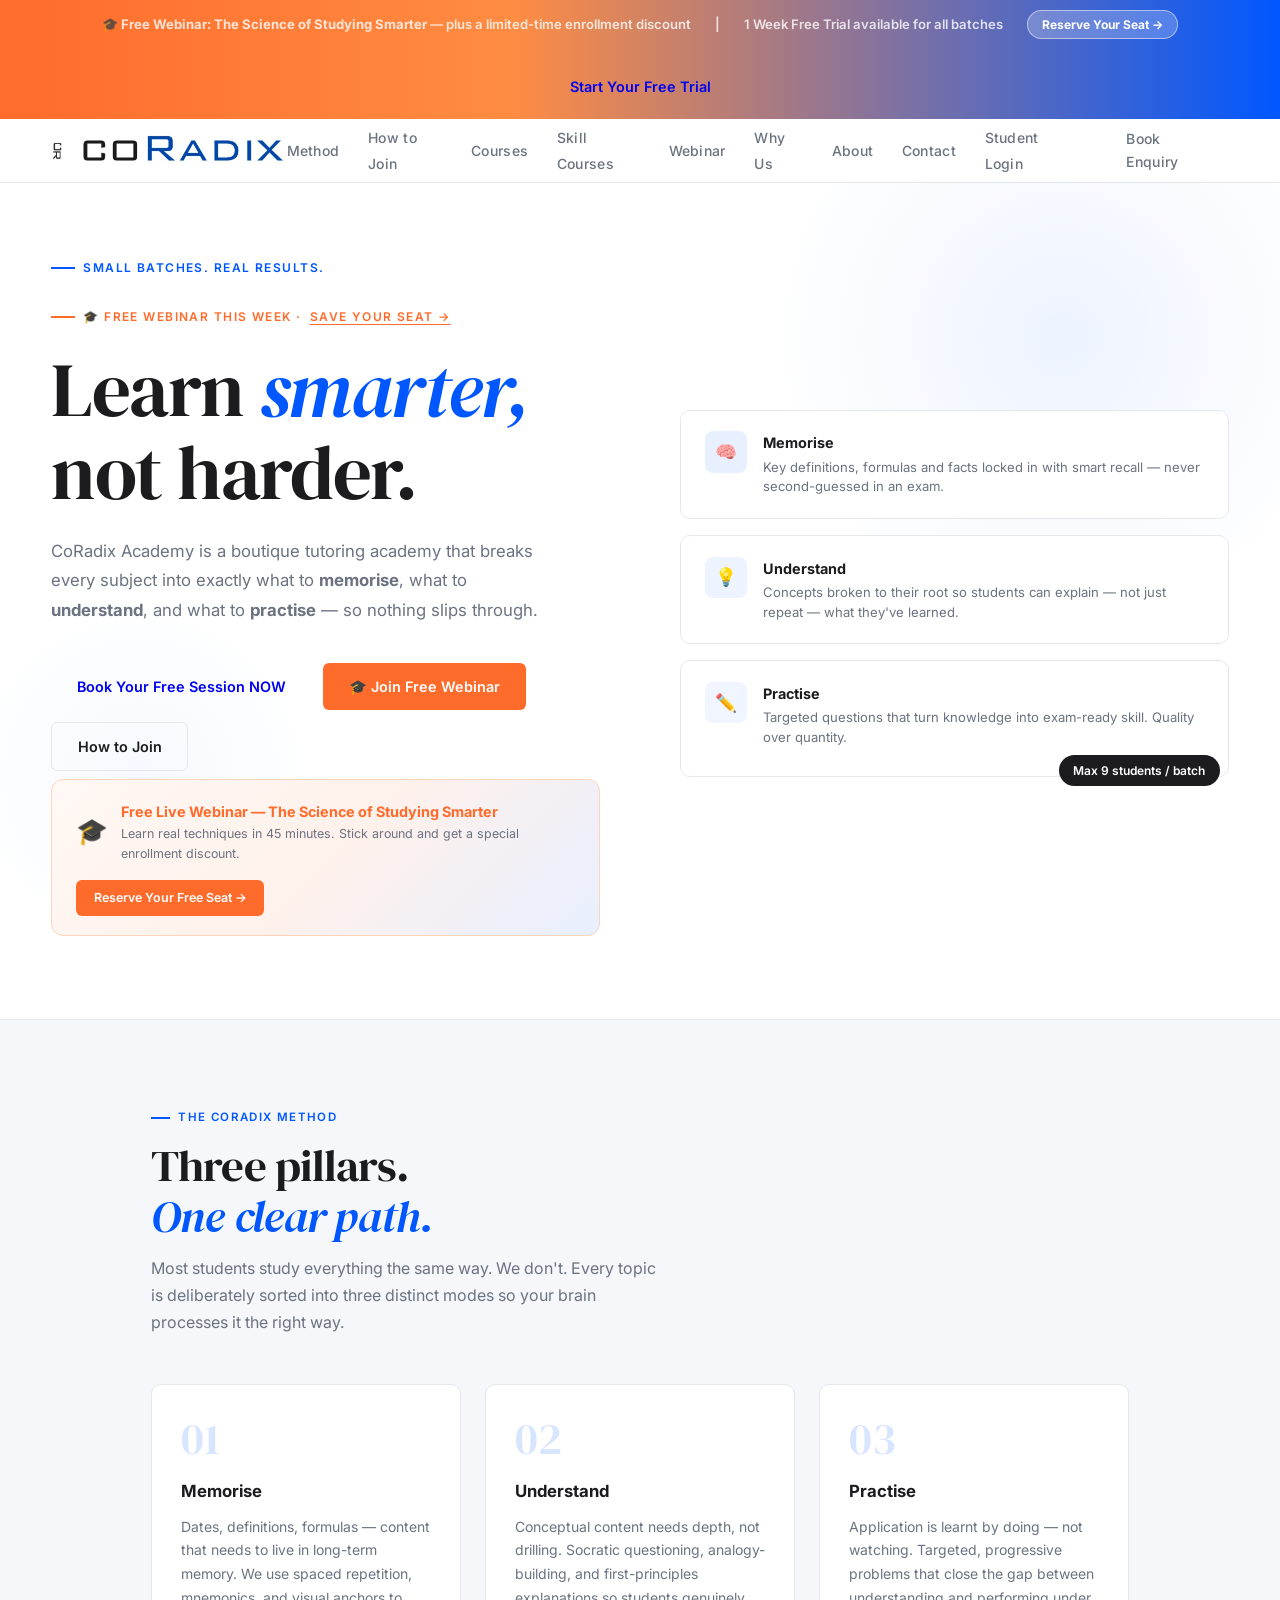
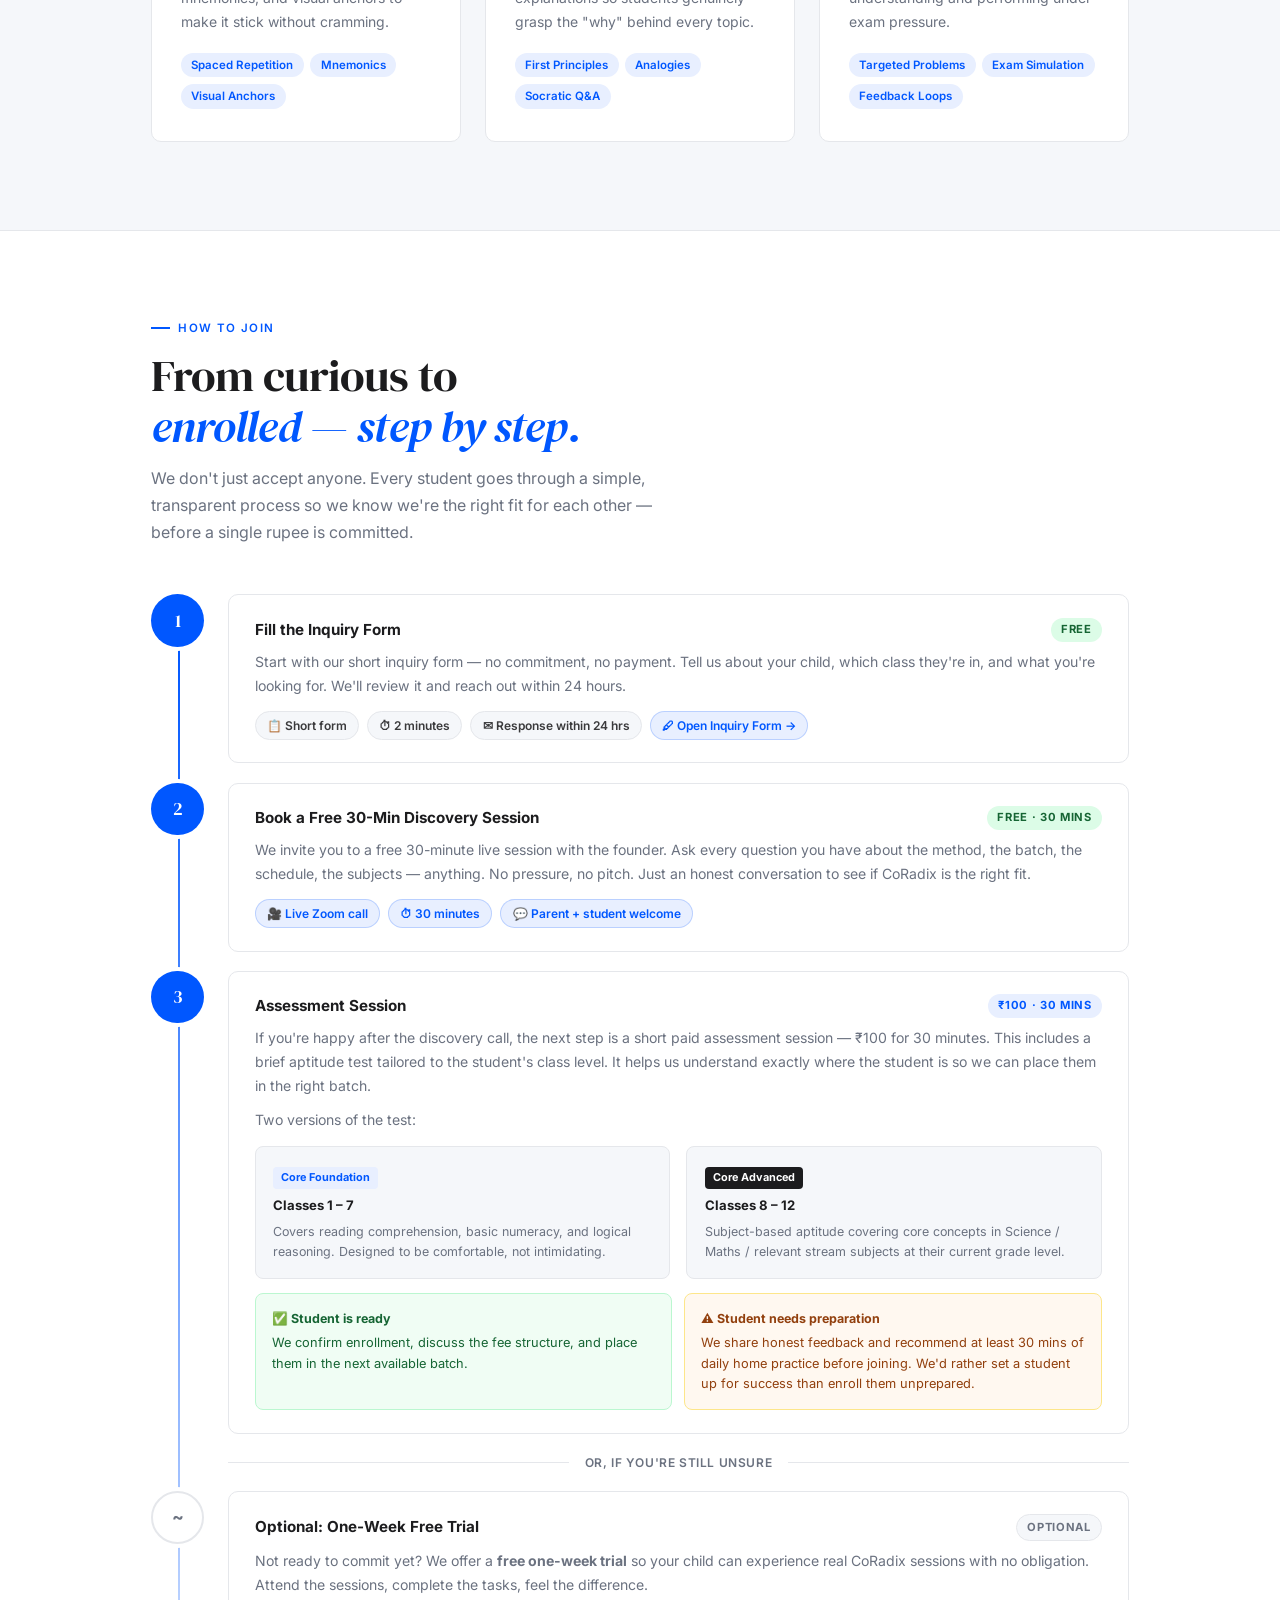
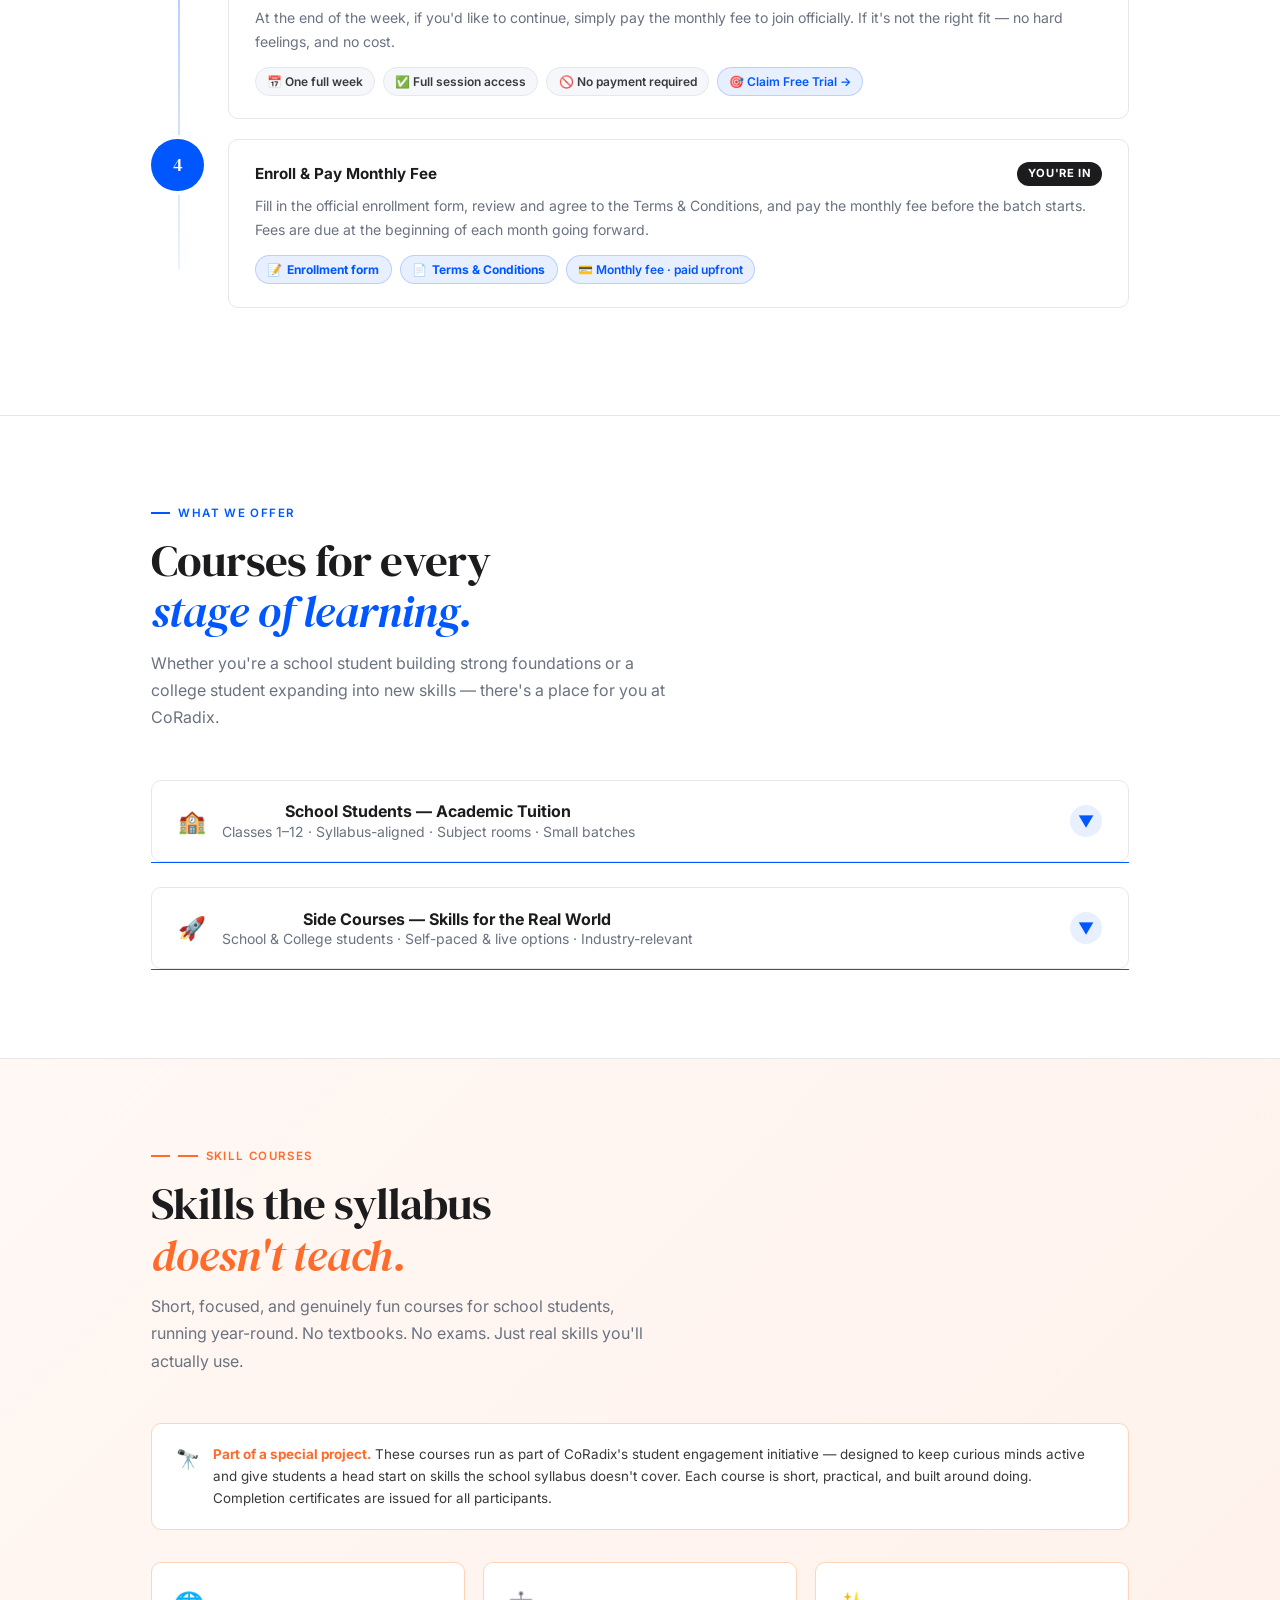
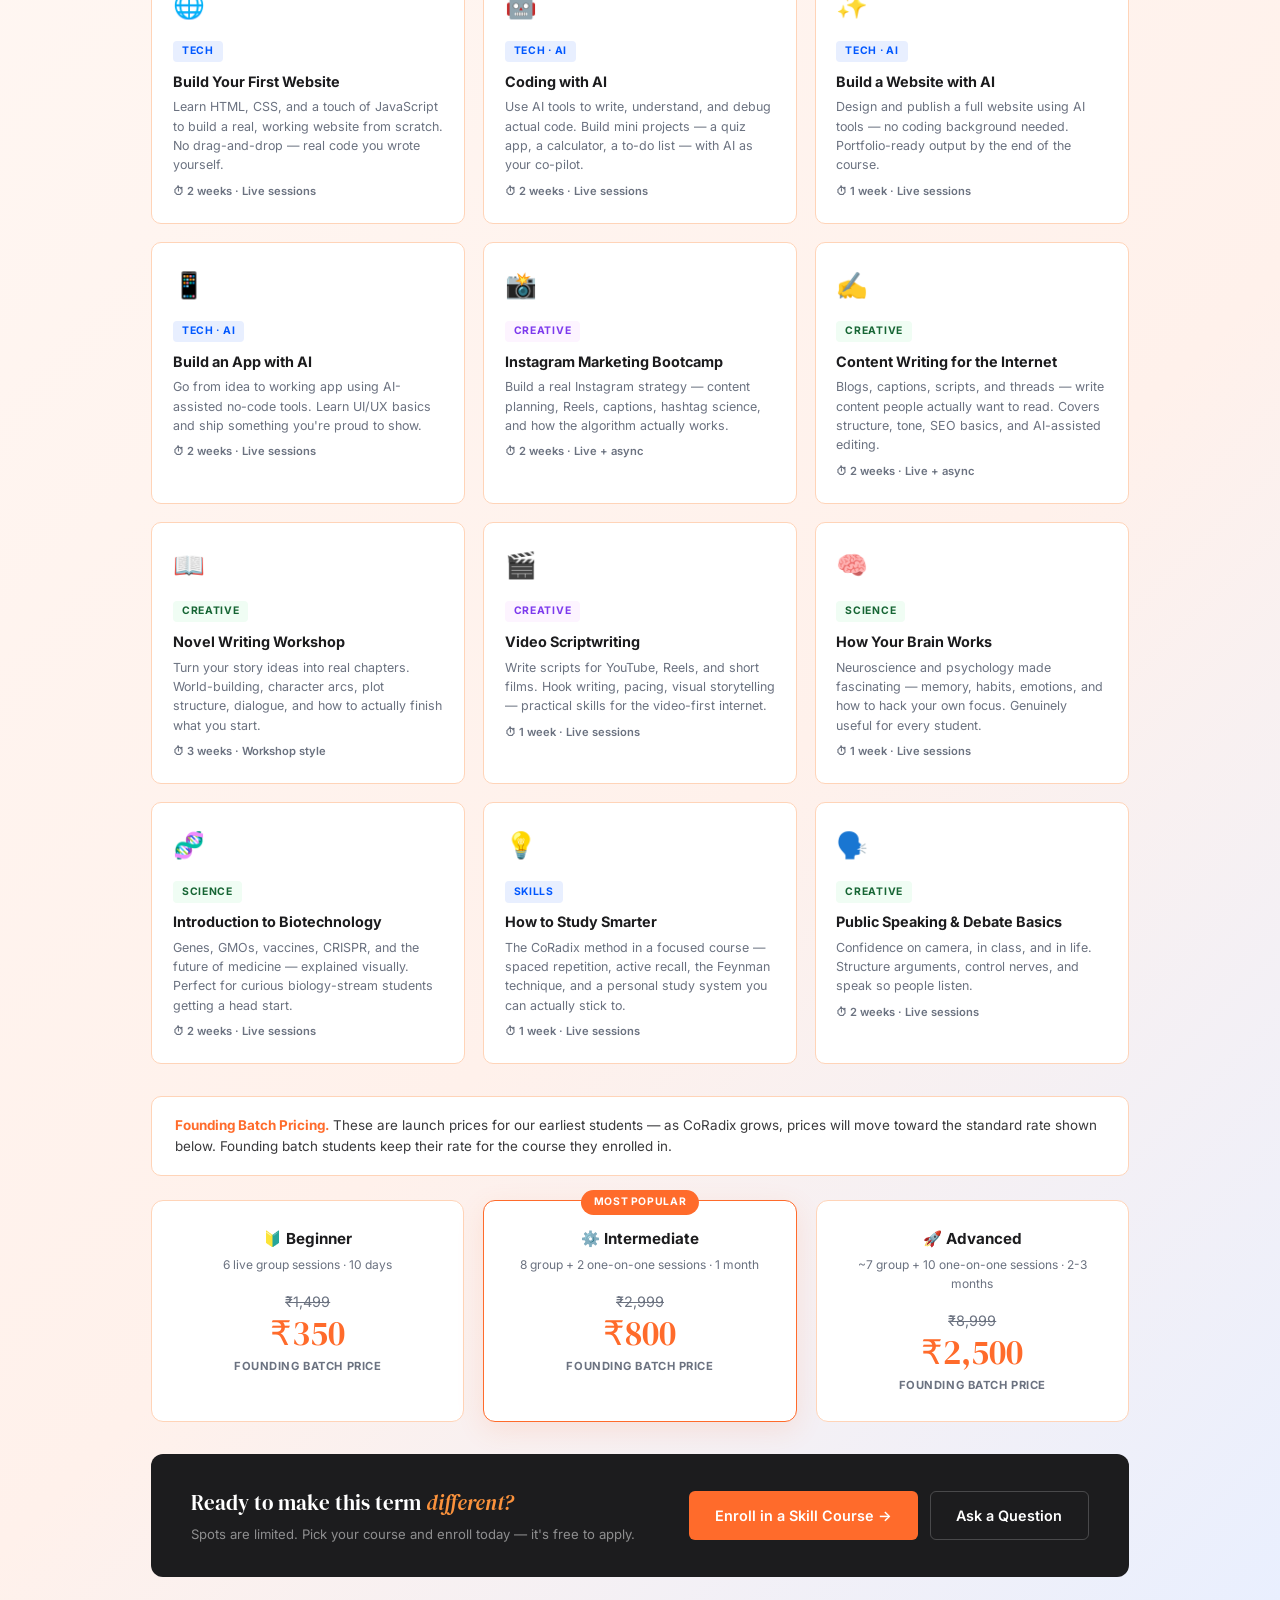
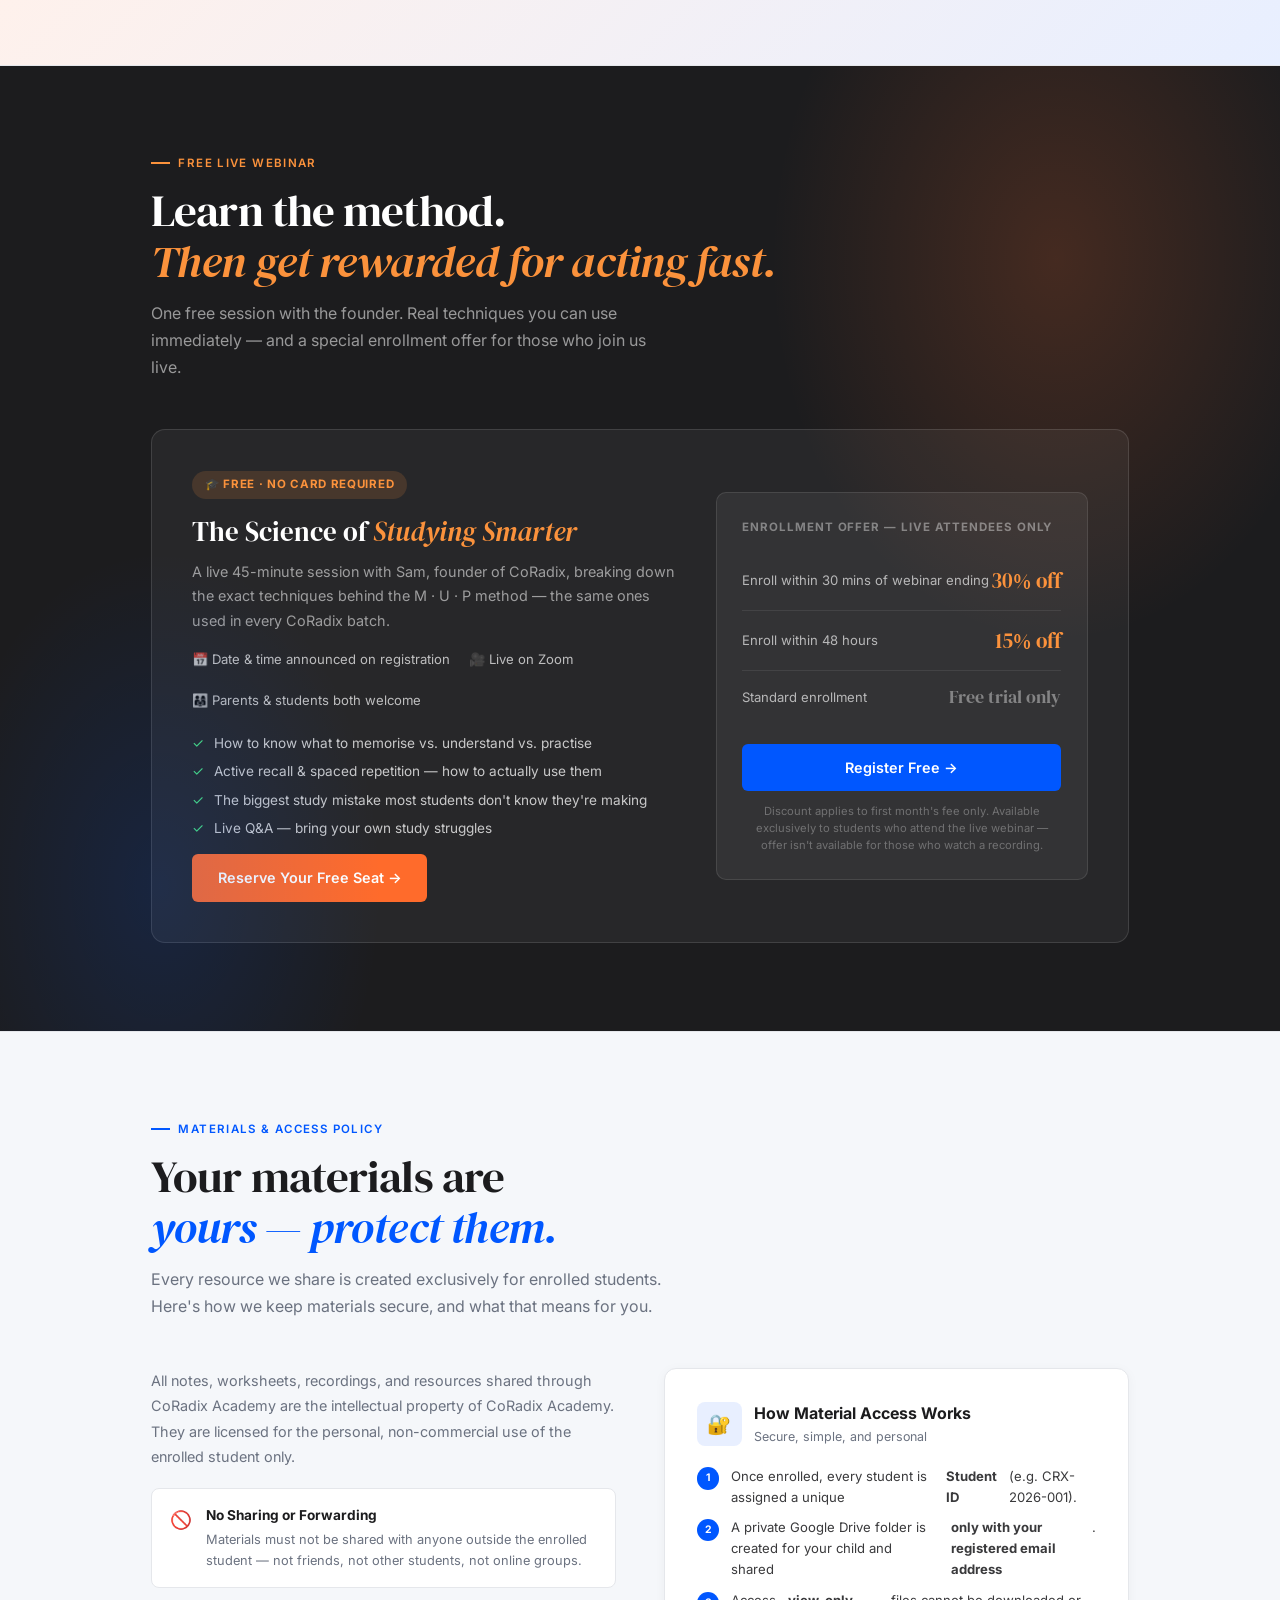
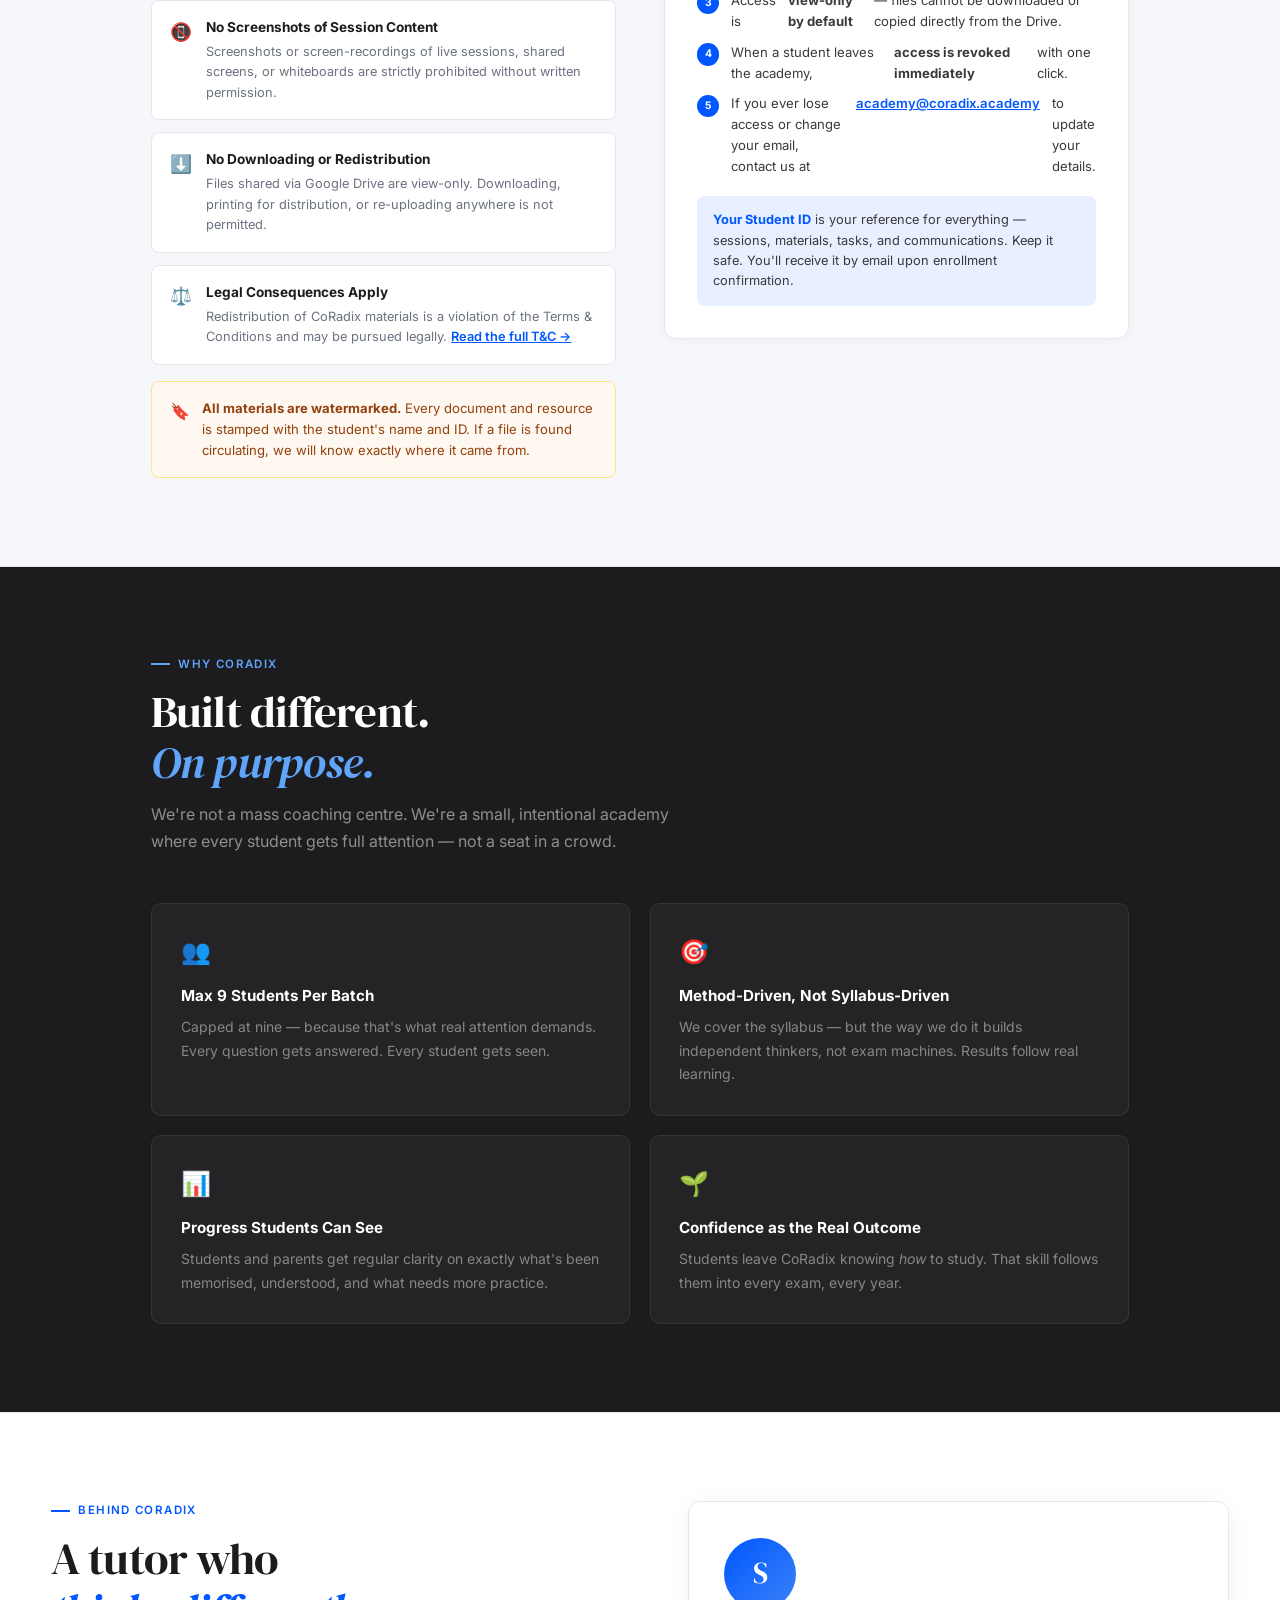
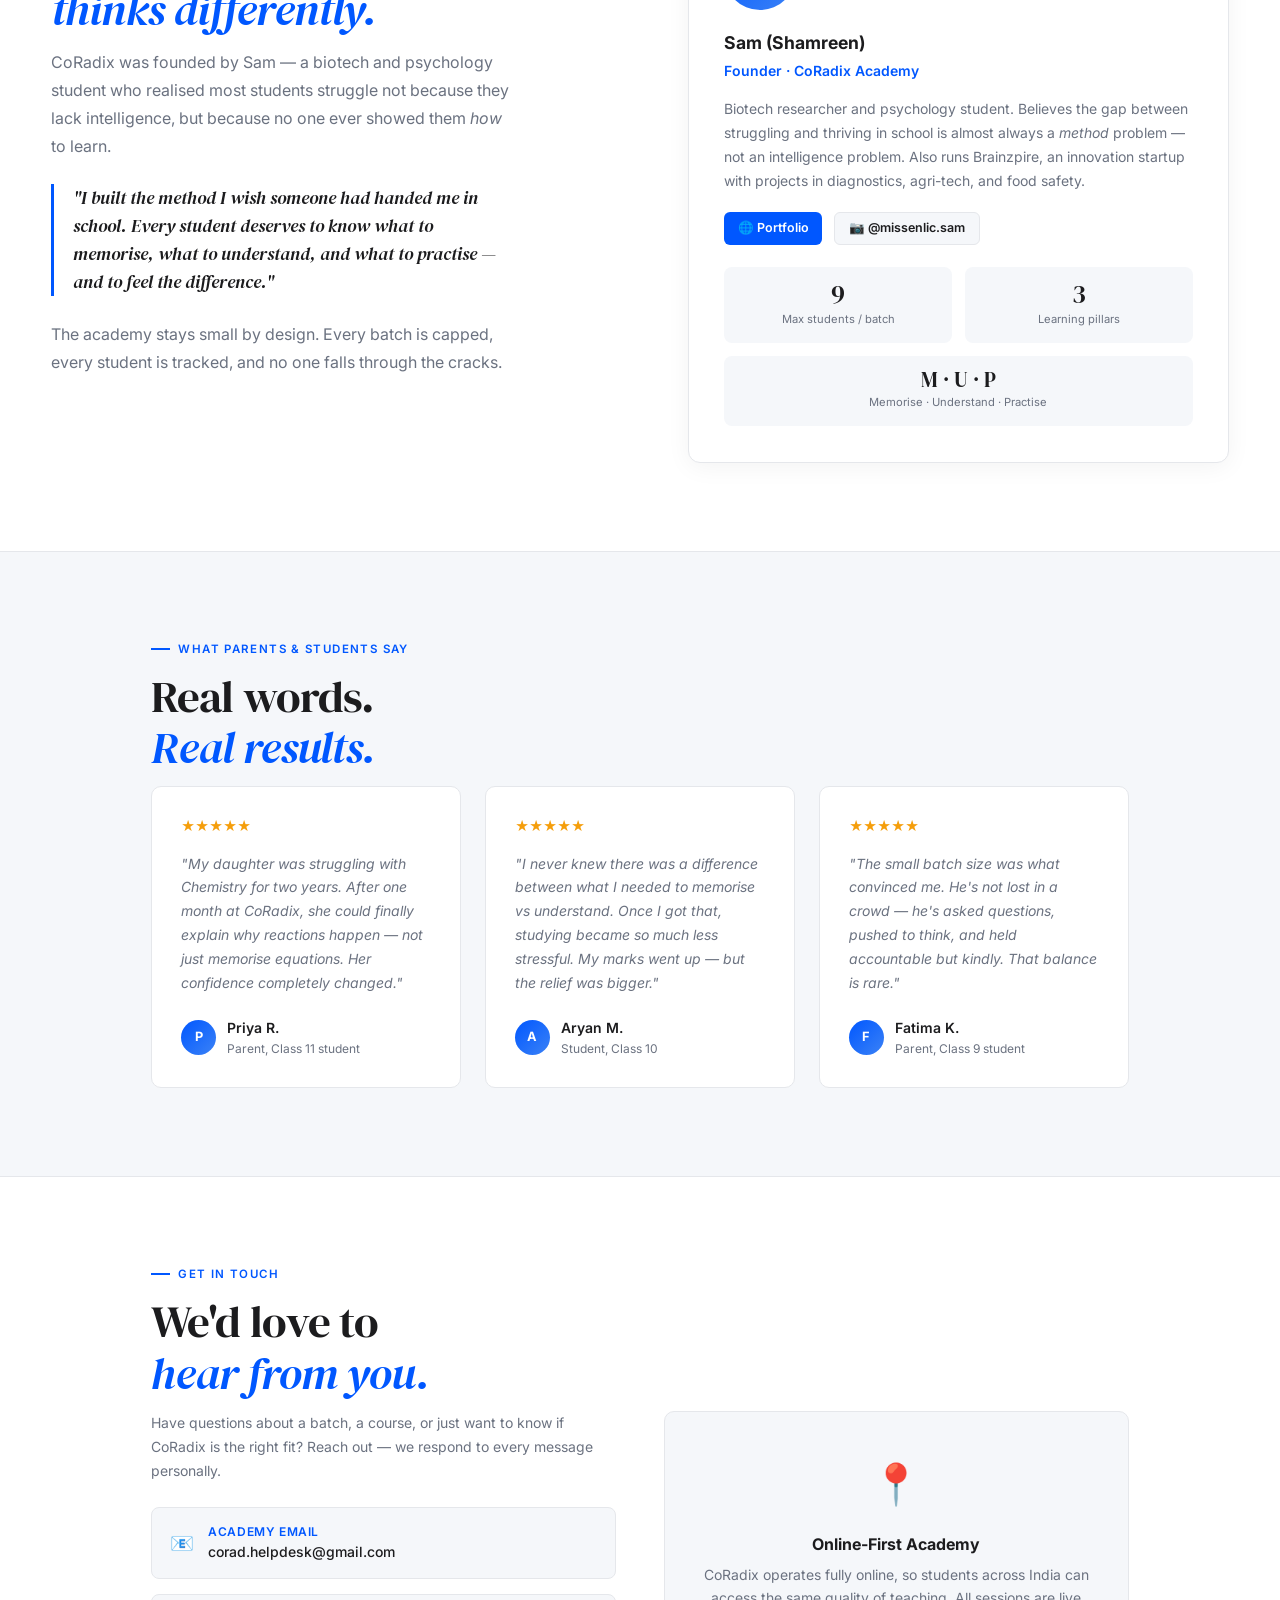
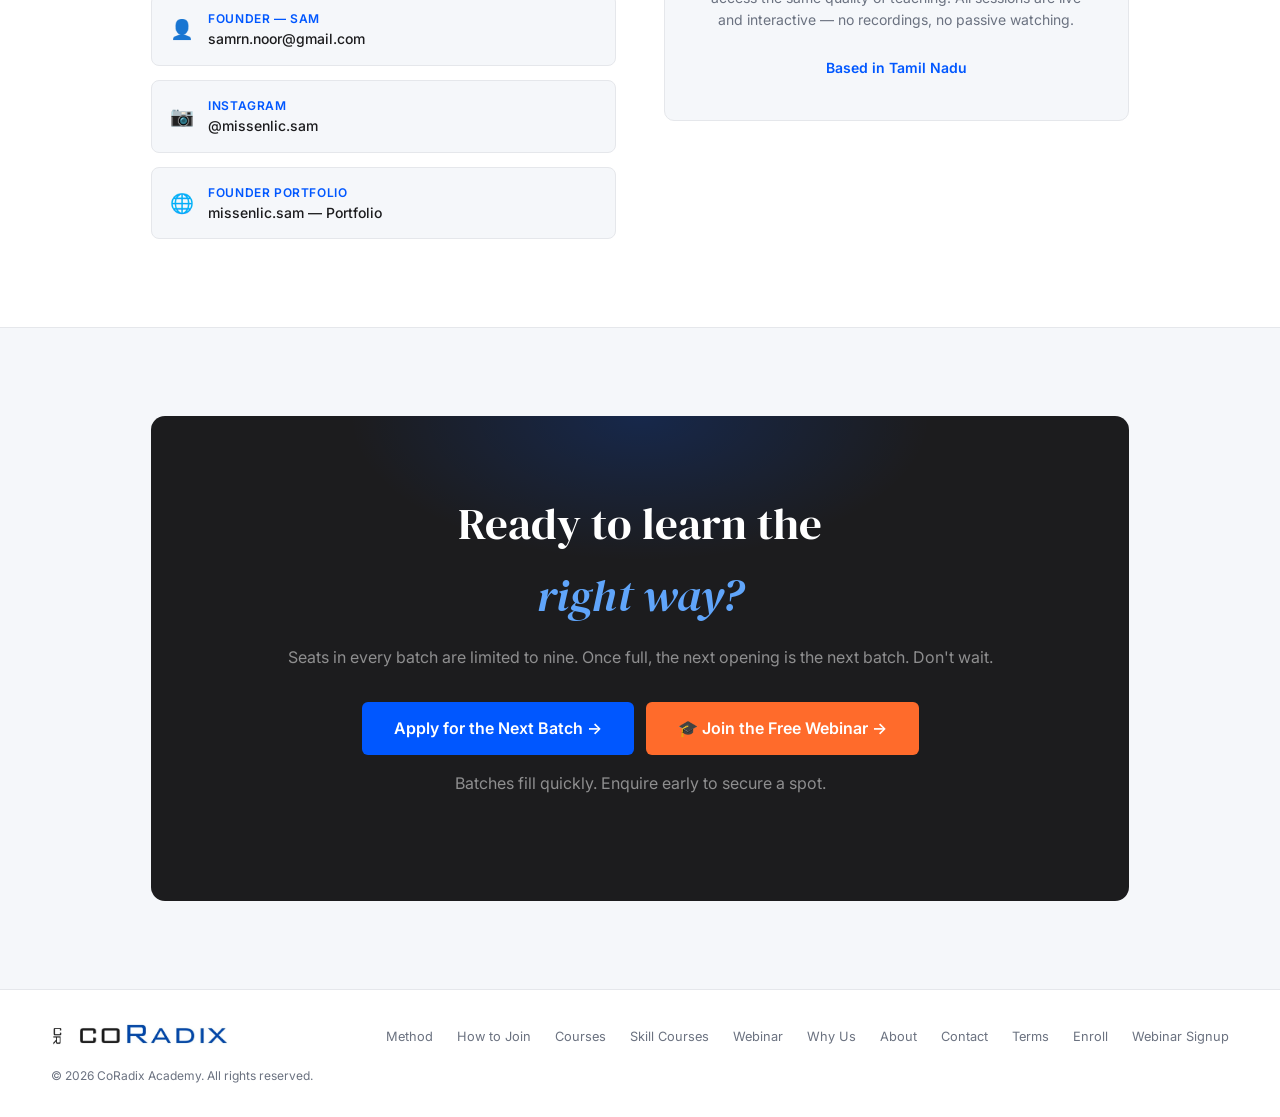
==== index.html @ 6b72dbc2 "adding student login link" ====
<!DOCTYPE html>
<html lang="en">
<head>
  <meta charset="UTF-8" />
  <meta name="viewport" content="width=device-width, initial-scale=1.0" />
  <title>CoRadix Academy — Learn Differently</title>
  <link rel="icon" type="image/jpeg" href="Favicon.jpeg" />
  <link rel="preconnect" href="https://fonts.googleapis.com" />
  <link rel="preconnect" href="https://fonts.gstatic.com" crossorigin />
  <link href="https://fonts.googleapis.com/css2?family=Inter:wght@300;400;500;600;700&family=DM+Serif+Display:ital@0;1&display=swap" rel="stylesheet" />
  <style>
    :root {
      --ink:        #1c1c1e;
      --grey:       #3a3a3c;
      --muted:      #6b7280;
      --border:     #e5e7eb;
      --bg:         #ffffff;
      --bg-soft:    #f5f7fa;
      --blue:       #0057ff;
      --blue-light: #e8efff;
      --blue-mid:   #3b82f6;
      --summer:     #ff6b2b;
      --summer-light: #fff1eb;
      --ease: cubic-bezier(0.16, 1, 0.3, 1);
      --fs-display: clamp(2.6rem, 6vw, 5.2rem);
      --fs-h2: clamp(1.8rem, 3.5vw, 2.8rem);
      --fs-body: 1rem;
      --fs-small: 0.875rem;
    }

    *, *::before, *::after { box-sizing: border-box; margin: 0; padding: 0; }
    html { scroll-behavior: smooth; }
    body { font-family: 'Inter', sans-serif; background: var(--bg); color: var(--ink); overflow-x: hidden; line-height: 1.6; }

    /* ── ANNOUNCEMENT BANNER ── */
    .announcement-banner {
      background: linear-gradient(90deg, #ff6b2b 0%, #ff8c42 40%, #0057ff 100%);
      color: #fff;
      text-align: center;
      padding: 0.6rem 4vw;
      font-size: 0.82rem;
      font-weight: 600;
      display: flex;
      align-items: center;
      justify-content: center;
      gap: 1.5rem;
      flex-wrap: wrap;
      position: relative;
      z-index: 300;
    }
    .announcement-banner span { opacity: 0.8; }
    .banner-sep { opacity: 0.4; }
    .banner-btn {
      background: rgba(255,255,255,0.22);
      border: 1.5px solid rgba(255,255,255,0.5);
      color: #fff;
      padding: 0.25rem 0.85rem;
      border-radius: 20px;
      font-size: 0.75rem;
      font-weight: 700;
      text-decoration: none;
      transition: background 0.2s;
      white-space: nowrap;
    }
    .banner-btn:hover { background: rgba(255,255,255,0.35); }
    .banner-close {
      position: absolute;
      right: 1rem;
      top: 50%;
      transform: translateY(-50%);
      background: none;
      border: none;
      color: rgba(255,255,255,0.7);
      font-size: 1rem;
      cursor: pointer;
      line-height: 1;
      padding: 0.2rem;
    }
    .banner-close:hover { color: #fff; }

    /* ── NAV ── */
    nav {
      position: absolute; z-index: 200;
      display: flex; align-items: center; justify-content: space-between;
      padding: 0 4vw; height: 64px;
      background: rgba(255,255,255,0.96); backdrop-filter: blur(16px);
      border-bottom: 1px solid var(--border);
      transition: top 0.3s;
    }
    .nav-logo { display: flex; align-items: center; gap: 10px; text-decoration: none; }
    .nav-logo img { height: 38px; width: auto; display: block; }
    .nav-logo-text { font-family: 'Inter', sans-serif; font-weight: 700; font-size: 1.1rem; letter-spacing: -0.02em; color: var(--ink); }
    .nav-logo-text span { color: var(--blue); }
    .nav-links { display: flex; align-items: center; gap: 1.8rem; list-style: none; }
    .nav-links a { font-size: var(--fs-small); font-weight: 500; text-decoration: none; color: var(--muted); letter-spacing: 0.02em; transition: color 0.2s; }
    .nav-links a:hover { color: var(--ink); }
    .nav-cta { background: var(--blue) !important; color: #fff !important; padding: 0.45rem 1.1rem; border-radius: 6px; font-weight: 600 !important; transition: opacity 0.2s, transform 0.2s !important; }
    .nav-cta:hover { opacity: 0.88; transform: translateY(-1px); color: #fff !important; }

    /* ── HERO ── */
    #hero { min-height: 100svh; display: grid; grid-template-columns: 1fr 1fr; align-items: center; padding: 7rem 4vw 4rem; gap: 5rem; position: relative; overflow: hidden; }
    .hero-glow { position: absolute; pointer-events: none; border-radius: 50%; }
    .hero-glow:nth-child(1) { width: 50vw; height: 50vw; right: -8vw; top: -8vw; background: radial-gradient(circle, rgba(0,87,255,0.07) 0%, transparent 65%); }
    .hero-glow:nth-child(2) { width: 30vw; height: 30vw; left: -4vw; bottom: 4vw; background: radial-gradient(circle, rgba(59,130,246,0.05) 0%, transparent 65%); }
    .hero-text { position: relative; z-index: 1; }
    .eyebrow { display: inline-flex; align-items: center; gap: 0.5rem; font-size: 0.75rem; font-weight: 600; letter-spacing: 0.12em; text-transform: uppercase; color: var(--blue); margin-bottom: 1.4rem; opacity: 0; animation: fadeUp 0.7s var(--ease) 0.1s forwards; }
    .eyebrow::before { content:''; width:1.5rem; height:2px; background:var(--blue); }
    .eyebrow.summer-eye { color: var(--summer); }
    .eyebrow.summer-eye::before { background: var(--summer); }
    h1.display { font-family: 'DM Serif Display', serif; font-size: var(--fs-display); font-weight: 400; line-height: 1.08; letter-spacing: -0.02em; color: var(--ink); margin-bottom: 1.4rem; opacity: 0; animation: fadeUp 0.8s var(--ease) 0.2s forwards; }
    h1.display em { font-style: italic; color: var(--blue); }
    .hero-desc { font-size: 1.05rem; color: var(--muted); line-height: 1.75; max-width: 46ch; margin-bottom: 2.4rem; opacity: 0; animation: fadeUp 0.8s var(--ease) 0.32s forwards; }
    .hero-actions { display: flex; gap: 0.75rem; flex-wrap: wrap; opacity: 0; animation: fadeUp 0.8s var(--ease) 0.42s forwards; }
    .btn { display: inline-flex; align-items: center; gap: 0.4rem; font-family: 'Inter', sans-serif; font-weight: 600; font-size: 0.9rem; padding: 0.75rem 1.6rem; border-radius: 6px; text-decoration: none; transition: all 0.2s; }
    .btn-blue { background: var(--blue); color: #fff; }
    .btn-blue:hover { background: #0047d6; transform: translateY(-1px); }
    .btn-summer { background: var(--summer); color: #fff; }
    .btn-summer:hover { background: #e85a1f; transform: translateY(-1px); }
    .btn-outline { border: 1.5px solid var(--border); color: var(--ink); background: transparent; }
    .btn-outline:hover { border-color: var(--ink); background: var(--bg-soft); }
    .hero-visual { position: relative; z-index: 1; display: flex; flex-direction: column; gap: 1rem; opacity: 0; animation: fadeIn 1s var(--ease) 0.5s forwards; }
    .m-card { background: var(--bg); border: 1px solid var(--border); border-radius: 10px; padding: 1.3rem 1.5rem; display: flex; align-items: flex-start; gap: 1rem; transition: box-shadow 0.25s, transform 0.25s; }
    .m-card:hover { box-shadow: 0 6px 24px rgba(0,87,255,0.1); transform: translateY(-2px); }
    .m-icon { width: 2.6rem; height: 2.6rem; border-radius: 8px; display: flex; align-items: center; justify-content: center; font-size: 1.1rem; flex-shrink: 0; }
    .ic-m { background: rgba(0,87,255,0.09); } .ic-u { background: rgba(59,130,246,0.09); } .ic-p { background: rgba(0,87,255,0.06); }
    .m-label { font-weight: 700; font-size: 0.9rem; margin-bottom: 0.2rem; }
    .m-desc { font-size: 0.82rem; color: var(--muted); line-height: 1.5; }
    .hero-badge { position: absolute; bottom: -0.6rem; right: 0.5rem; background: var(--ink); color: #fff; font-size: 0.75rem; font-weight: 600; padding: 0.35rem 0.9rem; border-radius: 20px; }

    /* ── SUMMER HERO STRIP ── */
    .summer-strip {
      background: linear-gradient(135deg, #fff8f4 0%, #fff1eb 50%, #e8efff 100%);
      border: 1px solid #ffd4b8;
      border-radius: 12px;
      padding: 1.2rem 1.5rem;
      display: flex;
      align-items: center;
      justify-content: space-between;
      gap: 1rem;
      flex-wrap: wrap;
      margin-top: 0.5rem;
    }
    .summer-strip-left { display: flex; align-items: center; gap: 0.8rem; }
    .summer-strip-icon { font-size: 1.6rem; }
    .summer-strip-left h4 { font-size: 0.9rem; font-weight: 700; color: var(--summer); margin-bottom: 0.1rem; }
    .summer-strip-left p { font-size: 0.78rem; color: var(--muted); }
    .summer-strip .btn-summer { font-size: 0.78rem; padding: 0.5rem 1.1rem; white-space: nowrap; }

    /* ── SHARED ── */
    .divider { width:100%; height:1px; background: var(--border); }
    .section-inner { max-width: 1080px; margin: 0 auto; padding: 5.5rem 4vw; }
    .s-eye { font-size: 0.72rem; font-weight: 600; letter-spacing: 0.12em; text-transform: uppercase; color: var(--blue); display: flex; align-items: center; gap: 0.5rem; margin-bottom: 0.8rem; }
    .s-eye::before { content:''; width:1.2rem; height:2px; background:var(--blue); }
    h2.s-title { font-family: 'DM Serif Display', serif; font-size: var(--fs-h2); font-weight: 400; line-height: 1.15; letter-spacing: -0.02em; margin-bottom: 0.75rem; }
    h2.s-title em { font-style: italic; color: var(--blue); }
    .s-sub { font-size: 1rem; color: var(--muted); line-height: 1.7; max-width: 52ch; margin-bottom: 3rem; }

    /* ── METHOD ── */
    #method { background: var(--bg-soft); }
    .method-grid { display: grid; grid-template-columns: repeat(3,1fr); gap: 1.5rem; }
    .m-big-card { background: var(--bg); border: 1px solid var(--border); border-radius: 10px; padding: 2rem 1.8rem; transition: box-shadow 0.25s, transform 0.25s; }
    .m-big-card:hover { box-shadow: 0 8px 32px rgba(0,87,255,0.08); transform: translateY(-3px); }
    .m-num { font-family: 'DM Serif Display', serif; font-size: 2.8rem; font-weight: 400; line-height: 1; margin-bottom: 1rem; opacity: 0.15; color: var(--blue); }
    .m-big-card h3 { font-size: 1.05rem; font-weight: 700; margin-bottom: 0.6rem; }
    .m-big-card p { font-size: var(--fs-small); color: var(--muted); line-height: 1.7; }
    .tag-row { display: flex; flex-wrap: wrap; gap: 0.4rem; margin-top: 1.2rem; }
    .tag { font-size: 0.72rem; font-weight: 600; padding: 0.2rem 0.65rem; border-radius: 20px; background: var(--blue-light); color: var(--blue); }

    /* ── HOW TO JOIN ── */
    #procedure { background: var(--bg); }
    .steps-wrapper { position: relative; margin-top: 1rem; }
    .steps-wrapper::before { content:''; position:absolute; left:1.65rem; top:2.4rem; bottom:2.4rem; width:2px; background:linear-gradient(to bottom, var(--blue), rgba(0,87,255,0.08)); z-index:0; }
    .step { display:grid; grid-template-columns:3.3rem 1fr; gap:1.5rem; margin-bottom:1.2rem; position:relative; z-index:1; }
    .step-num { width:3.3rem; height:3.3rem; border-radius:50%; background:var(--blue); color:#fff; display:flex; align-items:center; justify-content:center; font-family:'DM Serif Display',serif; font-size:1.1rem; flex-shrink:0; box-shadow:0 0 0 4px var(--bg); }
    .step-num.optional { background:var(--bg); border:2px solid var(--border); color:var(--muted); box-shadow:0 0 0 4px var(--bg); font-family:'Inter',sans-serif; font-weight:700; }
    .step-body { background:var(--bg); border:1px solid var(--border); border-radius:10px; padding:1.4rem 1.6rem; transition:border-color 0.2s, box-shadow 0.2s; }
    .step-body:hover { border-color:var(--blue); box-shadow:0 4px 20px rgba(0,87,255,0.07); }
    .step-head { display:flex; align-items:center; justify-content:space-between; flex-wrap:wrap; gap:0.5rem; margin-bottom:0.5rem; }
    .step-title { font-size:0.95rem; font-weight:700; color:var(--ink); }
    .step-badge { font-size:0.7rem; font-weight:700; letter-spacing:0.06em; text-transform:uppercase; padding:0.2rem 0.65rem; border-radius:20px; }
    .badge-free  { background:#dcfce7; color:#166534; }
    .badge-paid  { background:var(--blue-light); color:var(--blue); }
    .badge-opt   { background:var(--bg-soft); color:var(--muted); border:1px solid var(--border); }
    .badge-final { background:var(--ink); color:#fff; }
    .step-body p { font-size:0.88rem; color:var(--muted); line-height:1.7; margin-bottom:0.6rem; }
    .step-body p:last-child { margin-bottom:0; }
    .step-detail { display:flex; flex-wrap:wrap; gap:0.5rem; margin-top:0.8rem; }
    .sd-pill { display:inline-flex; align-items:center; gap:0.35rem; font-size:0.75rem; font-weight:600; padding:0.25rem 0.7rem; border-radius:20px; background:var(--bg-soft); border:1px solid var(--border); color:var(--grey); }
    .sd-pill.blue { background:var(--blue-light); border-color:rgba(0,87,255,0.2); color:var(--blue); }
    .step-split { display:grid; grid-template-columns:1fr 1fr; gap:1rem; margin-top:0.9rem; }
    .split-card { background:var(--bg-soft); border:1px solid var(--border); border-radius:8px; padding:1rem 1.1rem; }
    .split-card h5 { font-size:0.82rem; font-weight:700; margin-bottom:0.35rem; color:var(--ink); }
    .split-card p { font-size:0.78rem; color:var(--muted); line-height:1.6; margin:0; }
    .split-card .sc-tag { display:inline-block; font-size:0.68rem; font-weight:700; padding:0.15rem 0.5rem; border-radius:4px; margin-bottom:0.4rem; }
    .tag-found { background:var(--blue-light); color:var(--blue); }
    .tag-adv   { background:var(--ink); color:#fff; }
    .outcome-row { display:grid; grid-template-columns:1fr 1fr; gap:0.75rem; margin-top:0.9rem; }
    .outcome-card { border-radius:8px; padding:0.9rem 1rem; font-size:0.8rem; line-height:1.6; }
    .oc-pass    { background:#f0fdf4; border:1px solid #bbf7d0; color:#166534; }
    .oc-support { background:#fff8f0; border:1px solid #fde68a; color:#92400e; }
    .outcome-card strong { display:block; font-size:0.78rem; font-weight:700; margin-bottom:0.3rem; }
    .step-divider-label { display:flex; align-items:center; gap:1rem; margin:0.5rem 0 1.2rem 4.8rem; font-size:0.75rem; font-weight:600; color:var(--muted); letter-spacing:0.05em; text-transform:uppercase; }
    .step-divider-label::before, .step-divider-label::after { content:''; flex:1; height:1px; background:var(--border); }

    /* ── INQUIRY FORM MODAL ── */
    .inq-overlay {
      display: none;
      position: fixed;
      inset: 0;
      background: rgba(0,0,0,0.55);
      backdrop-filter: blur(4px);
      z-index: 1000;
      align-items: center;
      justify-content: center;
      padding: 1rem;
    }
    .inq-overlay.active { display: flex; }
    .inq-modal {
      background: var(--bg);
      border-radius: 14px;
      width: 100%;
      max-width: 560px;
      max-height: 92vh;
      overflow-y: auto;
      box-shadow: 0 24px 80px rgba(0,0,0,0.2);
      animation: fadeUp 0.4s var(--ease) forwards;
    }
    .inq-header {
      padding: 1.8rem 2rem 1.2rem;
      border-bottom: 1px solid var(--border);
      display: flex;
      align-items: flex-start;
      justify-content: space-between;
      gap: 1rem;
    }
    .inq-header h3 { font-family: 'DM Serif Display', serif; font-size: 1.4rem; font-weight: 400; margin-bottom: 0.2rem; }
    .inq-header p { font-size: 0.82rem; color: var(--muted); }
    .inq-close { background: none; border: none; font-size: 1.4rem; cursor: pointer; color: var(--muted); line-height: 1; padding: 0.1rem; flex-shrink: 0; }
    .inq-close:hover { color: var(--ink); }
    .inq-body { padding: 1.6rem 2rem 2rem; }
    .inq-free-badge {
      display: inline-flex;
      align-items: center;
      gap: 0.4rem;
      background: #dcfce7;
      color: #166534;
      font-size: 0.75rem;
      font-weight: 700;
      padding: 0.3rem 0.8rem;
      border-radius: 20px;
      margin-bottom: 1.2rem;
    }
    .inq-field { margin-bottom: 1.1rem; }
    .inq-field label { display: block; font-size: 0.78rem; font-weight: 700; color: var(--grey); margin-bottom: 0.35rem; letter-spacing: 0.03em; }
    .inq-field label span { color: var(--blue); }
    .inq-field input,
    .inq-field select,
    .inq-field textarea {
      width: 100%;
      font-family: 'Inter', sans-serif;
      font-size: 0.88rem;
      color: var(--ink);
      background: var(--bg);
      border: 1.5px solid var(--border);
      border-radius: 7px;
      padding: 0.65rem 0.9rem;
      outline: none;
      transition: border-color 0.2s, box-shadow 0.2s;
      appearance: none;
    }
    .inq-field input:focus,
    .inq-field select:focus,
    .inq-field textarea:focus {
      border-color: var(--blue);
      box-shadow: 0 0 0 3px rgba(0,87,255,0.1);
    }
    .inq-field textarea { resize: vertical; min-height: 80px; }
    .inq-row { display: grid; grid-template-columns: 1fr 1fr; gap: 0.9rem; }
    .inq-submit {
      width: 100%;
      background: var(--blue);
      color: #fff;
      border: none;
      border-radius: 7px;
      padding: 0.85rem 1.5rem;
      font-family: 'Inter', sans-serif;
      font-size: 0.95rem;
      font-weight: 700;
      cursor: pointer;
      transition: background 0.2s, transform 0.2s;
      margin-top: 0.5rem;
    }
    .inq-submit:hover { background: #0047d6; transform: translateY(-1px); }
    .inq-note { font-size: 0.75rem; color: var(--muted); text-align: center; margin-top: 0.75rem; }
    .inq-note a { color: var(--blue); font-weight: 600; }

    /* ── COURSES ── */
    #courses .section-inner { padding-bottom: 4rem; }
    .courses-block { margin-bottom: 1.5rem; }
    .courses-toggle { width:100%; display:flex; align-items:center; justify-content:space-between; background:var(--bg); border:1px solid var(--border); border-radius:10px; padding:1.3rem 1.6rem; cursor:pointer; transition:border-color 0.2s, background 0.2s; font-family:'Inter',sans-serif; }
    .courses-toggle:hover { border-color:var(--blue); background:var(--blue-light); }
    .courses-toggle.open { border-color:var(--blue); border-bottom-left-radius:0; border-bottom-right-radius:0; background:var(--blue-light); }
    .courses-toggle.summer-toggle:hover { border-color:var(--summer); background:var(--summer-light); }
    .courses-toggle.summer-toggle.open { border-color:var(--summer); background:var(--summer-light); }
    .ct-left { display:flex; align-items:center; gap:1rem; }
    .ct-icon { font-size:1.4rem; }
    .ct-title { font-size:1rem; font-weight:700; color:var(--ink); margin-bottom:0.1rem; }
    .ct-sub { font-size:var(--fs-small); color:var(--muted); }
    .ct-arrow { width:2rem; height:2rem; border-radius:50%; background:var(--blue-light); color:var(--blue); display:flex; align-items:center; justify-content:center; font-size:1rem; transition:transform 0.3s var(--ease), background 0.2s; flex-shrink:0; }
    .courses-toggle.open .ct-arrow { transform:rotate(180deg); background:var(--blue); color:#fff; }
    .summer-toggle .ct-arrow { background: var(--summer-light); color: var(--summer); }
    .summer-toggle.open .ct-arrow { background: var(--summer); color: #fff; }
    .courses-panel { max-height:0; overflow:hidden; border:1px solid var(--blue); border-top:none; border-bottom-left-radius:10px; border-bottom-right-radius:10px; background:#fff; transition:max-height 0.45s var(--ease); }
    .courses-panel.open { max-height:3000px; }
    .summer-panel { border-color: var(--summer); }
    .panel-inner { padding:2rem 1.6rem; }
    .course-cards { display:grid; grid-template-columns:repeat(2,1fr); gap:1.2rem; margin-bottom:2rem; }
    .course-card { border:1px solid var(--border); border-radius:8px; padding:1.5rem; transition:border-color 0.2s, box-shadow 0.2s; }
    .course-card:hover { border-color:var(--blue); box-shadow:0 4px 16px rgba(0,87,255,0.08); }
    .cc-badge { display:inline-block; font-size:0.7rem; font-weight:700; letter-spacing:0.08em; text-transform:uppercase; background:var(--blue-light); color:var(--blue); padding:0.2rem 0.65rem; border-radius:4px; margin-bottom:0.7rem; }
    .cc-badge.adv { background:var(--ink); color:#fff; }
    .course-card h4 { font-size:0.95rem; font-weight:700; margin-bottom:0.3rem; }
    .course-card .cc-range { font-size:0.8rem; color:var(--blue); font-weight:600; margin-bottom:0.6rem; }
    .course-card p { font-size:0.82rem; color:var(--muted); line-height:1.6; margin-bottom:0.8rem; }
    .subjects-list { display:flex; flex-wrap:wrap; gap:0.35rem; }
    .subj-tag { font-size:0.7rem; font-weight:500; padding:0.18rem 0.55rem; border-radius:4px; border:1px solid var(--border); color:var(--grey); background:var(--bg-soft); }
    .community-note { background:var(--blue-light); border-radius:8px; padding:1.1rem 1.4rem; display:flex; align-items:flex-start; gap:0.75rem; margin-top:0.5rem; }
    .community-note .cn-icon { font-size:1.2rem; flex-shrink:0; margin-top:0.1rem; }
    .community-note p { font-size:var(--fs-small); color:var(--grey); line-height:1.6; }
    .community-note strong { color:var(--blue); }
    .side-courses-grid { display:grid; grid-template-columns:repeat(3,1fr); gap:1rem; margin-bottom:1.5rem; }
    .sc-card { border:1px solid var(--border); border-radius:8px; padding:1.2rem; transition:border-color 0.2s, box-shadow 0.2s, transform 0.2s; }
    .sc-card:hover { border-color:var(--blue); transform:translateY(-2px); box-shadow:0 4px 16px rgba(0,87,255,0.07); }
    .sc-icon { font-size:1.5rem; margin-bottom:0.6rem; }
    .sc-card h4 { font-size:0.88rem; font-weight:700; margin-bottom:0.3rem; color:var(--ink); }
    .sc-card p { font-size:0.78rem; color:var(--muted); line-height:1.5; }
    .sc-card .sc-who { font-size:0.7rem; font-weight:600; text-transform:uppercase; letter-spacing:0.06em; color:var(--blue); margin-top:0.5rem; }
    .occasional-note { text-align:center; font-size:var(--fs-small); color:var(--muted); padding:1rem; border:1px dashed var(--border); border-radius:8px; }
    .occasional-note strong { color:var(--ink); }

    /* ── SKILL COURSES SECTION ── */
    #summer { background: linear-gradient(135deg, #fff8f4 0%, #fff1eb 60%, #e8efff 100%); }
    #summer .s-eye { color: var(--summer); }
    #summer .s-eye::before { background: var(--summer); }
    #summer h2.s-title em { color: var(--summer); }
    .summer-label {
      display: inline-flex;
      align-items: center;
      gap: 0.4rem;
      background: var(--summer);
      color: #fff;
      font-size: 0.7rem;
      font-weight: 700;
      letter-spacing: 0.08em;
      text-transform: uppercase;
      padding: 0.25rem 0.75rem;
      border-radius: 20px;
      margin-bottom: 1.5rem;
    }
    .summer-project-note {
      background: #fff;
      border: 1.5px solid #ffd4b8;
      border-radius: 10px;
      padding: 1.2rem 1.5rem;
      display: flex;
      align-items: flex-start;
      gap: 0.8rem;
      margin-bottom: 2rem;
    }
    .summer-project-note .spn-icon { font-size: 1.2rem; flex-shrink: 0; margin-top: 0.1rem; }
    .summer-project-note p { font-size: 0.84rem; color: var(--grey); line-height: 1.65; }
    .summer-project-note strong { color: var(--summer); }
    .summer-courses-grid { display: grid; grid-template-columns: repeat(3, 1fr); gap: 1.1rem; margin-bottom: 2rem; }
    .summer-course-card {
      background: #fff;
      border: 1.5px solid #ffd4b8;
      border-radius: 10px;
      padding: 1.4rem 1.3rem;
      transition: border-color 0.2s, box-shadow 0.2s, transform 0.2s;
    }
    .summer-course-card:hover {
      border-color: var(--summer);
      box-shadow: 0 6px 24px rgba(255,107,43,0.12);
      transform: translateY(-2px);
    }
    .sc-summer-icon { font-size: 1.6rem; margin-bottom: 0.65rem; }
    .sc-summer-badge {
      display: inline-block;
      font-size: 0.65rem;
      font-weight: 700;
      letter-spacing: 0.07em;
      text-transform: uppercase;
      padding: 0.15rem 0.55rem;
      border-radius: 4px;
      background: var(--summer-light);
      color: var(--summer);
      margin-bottom: 0.45rem;
    }
    .sc-summer-badge.tech { background: #e8efff; color: var(--blue); }
    .sc-summer-badge.creative { background: #f0fdf4; color: #166534; }
    .summer-course-card h4 { font-size: 0.9rem; font-weight: 700; margin-bottom: 0.3rem; color: var(--ink); }
    .summer-course-card p { font-size: 0.78rem; color: var(--muted); line-height: 1.55; margin-bottom: 0.5rem; }
    .summer-course-card .sc-duration {
      font-size: 0.7rem;
      font-weight: 600;
      color: var(--muted);
      display: flex;
      align-items: center;
      gap: 0.3rem;
    }
    .summer-enroll-box {
      background: var(--ink);
      border-radius: 12px;
      padding: 2rem 2.5rem;
      display: flex;
      align-items: center;
      justify-content: space-between;
      gap: 1.5rem;
      flex-wrap: wrap;
    }
    /* ── SKILL COURSE PRICING ── */
    .pricing-note { background:#fff; border:1.5px solid #ffd4b8; border-radius:10px; padding:1.1rem 1.4rem; margin-bottom:1.5rem; font-size:0.84rem; color:var(--grey); line-height:1.6; }
    .pricing-note strong { color: var(--summer); }
    .pricing-grid { display:grid; grid-template-columns:repeat(3,1fr); gap:1.2rem; margin-bottom:2rem; }
    .price-card { background:#fff; border:1.5px solid #ffd4b8; border-radius:12px; padding:1.6rem 1.4rem; text-align:center; position:relative; }
    .price-card.featured { border-color:var(--summer); box-shadow:0 8px 28px rgba(255,107,43,0.12); }
    .price-card .pc-badge { position:absolute; top:-0.7rem; left:50%; transform:translateX(-50%); background:var(--summer); color:#fff; font-size:0.65rem; font-weight:700; letter-spacing:0.06em; text-transform:uppercase; padding:0.25rem 0.8rem; border-radius:20px; white-space:nowrap; }
    .price-card h4 { font-size:0.95rem; font-weight:700; margin-bottom:0.2rem; color:var(--ink); }
    .price-card .pc-sessions { font-size:0.75rem; color:var(--muted); margin-bottom:1rem; }
    .price-card .pc-true { font-size:0.9rem; color:var(--muted); text-decoration:line-through; }
    .price-card .pc-founding { font-family:'DM Serif Display',serif; font-size:2.1rem; color:var(--summer); line-height:1.2; }
    .price-card .pc-label { font-size:0.7rem; font-weight:700; letter-spacing:0.05em; text-transform:uppercase; color:var(--muted); margin-top:0.3rem; }
    .seb-left h3 { font-family: 'DM Serif Display', serif; font-size: 1.3rem; font-weight: 400; color: #fff; margin-bottom: 0.3rem; }
    .seb-left h3 em { font-style: italic; color: #fb923c; }
    .seb-left p { font-size: 0.82rem; color: rgba(255,255,255,0.5); }
    .seb-actions { display: flex; gap: 0.75rem; flex-wrap: wrap; }

    /* ── WEBINAR / DISCOUNT SECTION ── */
    #webinar { background: var(--ink); position: relative; overflow: hidden; }
    #webinar::before { content:''; position:absolute; top:-20%; right:-5%; width:45%; height:80%; background: radial-gradient(ellipse, rgba(255,107,43,0.18) 0%, transparent 70%); pointer-events:none; }
    #webinar::after { content:''; position:absolute; bottom:-20%; left:-5%; width:35%; height:70%; background: radial-gradient(ellipse, rgba(0,87,255,0.15) 0%, transparent 70%); pointer-events:none; }
    #webinar .s-eye { color: #fb923c; position: relative; }
    #webinar .s-eye::before { background: #fb923c; }
    #webinar h2.s-title { color: #fff; position: relative; }
    #webinar h2.s-title em { color: #fb923c; }
    #webinar .s-sub { color: rgba(255,255,255,0.55); position: relative; }
    .webinar-card {
      background: rgba(255,255,255,0.05);
      border: 1px solid rgba(255,255,255,0.12);
      border-radius: 14px;
      padding: 2.5rem;
      position: relative;
      display: grid;
      grid-template-columns: 1.3fr 1fr;
      gap: 2.5rem;
      align-items: center;
    }
    .webinar-left .wb-badge {
      display: inline-flex;
      align-items: center;
      gap: 0.4rem;
      background: rgba(251,146,60,0.15);
      color: #fb923c;
      font-size: 0.72rem;
      font-weight: 700;
      letter-spacing: 0.06em;
      text-transform: uppercase;
      padding: 0.3rem 0.8rem;
      border-radius: 20px;
      margin-bottom: 1rem;
    }
    .webinar-left h3 { font-family: 'DM Serif Display', serif; font-size: 1.7rem; font-weight: 400; color: #fff; margin-bottom: 0.7rem; line-height: 1.25; }
    .webinar-left h3 em { font-style: italic; color: #fb923c; }
    .webinar-left p { font-size: 0.9rem; color: rgba(255,255,255,0.55); line-height: 1.7; margin-bottom: 1rem; }
    .webinar-meta { display: flex; gap: 1.2rem; flex-wrap: wrap; margin-bottom: 1.4rem; }
    .wb-meta-item { display: flex; align-items: center; gap: 0.5rem; font-size: 0.82rem; color: rgba(255,255,255,0.7); }
    .webinar-topics { display: flex; flex-direction: column; gap: 0.5rem; margin-bottom: 1rem; }
    .wb-topic { display: flex; align-items: flex-start; gap: 0.6rem; font-size: 0.85rem; color: rgba(255,255,255,0.75); line-height: 1.5; }
    .wb-topic .wb-check { color: #4ade80; flex-shrink: 0; }
    .webinar-right {
      background: rgba(255,255,255,0.06);
      border: 1px solid rgba(255,255,255,0.1);
      border-radius: 10px;
      padding: 1.6rem;
    }
    .wb-offer-label { font-size: 0.72rem; font-weight: 700; letter-spacing: 0.08em; text-transform: uppercase; color: rgba(255,255,255,0.4); margin-bottom: 0.9rem; }
    .wb-tier { display: flex; align-items: center; justify-content: space-between; padding: 0.8rem 0; border-bottom: 1px solid rgba(255,255,255,0.08); }
    .wb-tier:last-of-type { border-bottom: none; }
    .wb-tier-label { font-size: 0.82rem; color: rgba(255,255,255,0.65); }
    .wb-tier-value { font-family: 'DM Serif Display', serif; font-size: 1.3rem; color: #fb923c; }
    .wb-tier-value.dim { color: rgba(255,255,255,0.4); font-size: 1.1rem; }
    .wb-cta { width: 100%; margin-top: 1.2rem; text-align: center; justify-content: center; }
    .wb-fineprint { font-size: 0.7rem; color: rgba(255,255,255,0.3); text-align: center; margin-top: 0.8rem; line-height: 1.5; }

    /* ── MATERIALS PROTECTION ── */
    #materials { background: var(--bg-soft); }
    .materials-grid { display:grid; grid-template-columns:1fr 1fr; gap:3rem; align-items:start; }
    .mat-intro p { font-size:0.9rem; color:var(--muted); line-height:1.75; margin-bottom:1.2rem; }
    .mat-rules { display:flex; flex-direction:column; gap:0.75rem; }
    .mat-rule { display:flex; align-items:flex-start; gap:0.9rem; padding:1rem 1.1rem; background:var(--bg); border:1px solid var(--border); border-radius:8px; transition:border-color 0.2s; }
    .mat-rule:hover { border-color:var(--blue); }
    .mr-icon { font-size:1.1rem; flex-shrink:0; margin-top:0.05rem; }
    .mr-text h4 { font-size:0.85rem; font-weight:700; color:var(--ink); margin-bottom:0.2rem; }
    .mr-text p { font-size:0.8rem; color:var(--muted); line-height:1.6; margin:0; }
    .mat-access-card { background:var(--bg); border:1px solid var(--border); border-radius:12px; padding:2rem; box-shadow:0 2px 12px rgba(0,0,0,0.04); }
    .mac-head { display:flex; align-items:center; gap:0.75rem; margin-bottom:1.2rem; }
    .mac-icon { width:2.8rem; height:2.8rem; border-radius:8px; background:var(--blue-light); display:flex; align-items:center; justify-content:center; font-size:1.2rem; flex-shrink:0; }
    .mac-head h3 { font-size:1rem; font-weight:700; }
    .mac-head p { font-size:0.78rem; color:var(--muted); }
    .mac-steps { display:flex; flex-direction:column; gap:0.6rem; margin-bottom:1.2rem; }
    .mac-step { display:flex; align-items:flex-start; gap:0.75rem; font-size:0.82rem; color:var(--grey); line-height:1.6; }
    .mac-step-num { width:1.4rem; height:1.4rem; border-radius:50%; background:var(--blue); color:#fff; display:flex; align-items:center; justify-content:center; font-size:0.65rem; font-weight:700; flex-shrink:0; margin-top:0.1rem; }
    .mac-note { background:var(--blue-light); border-radius:8px; padding:0.85rem 1rem; font-size:0.8rem; color:var(--grey); line-height:1.6; }
    .mac-note strong { color:var(--blue); }
    .watermark-note { display:flex; align-items:flex-start; gap:0.75rem; padding:1rem 1.1rem; background:#fff8f0; border:1px solid #fde68a; border-radius:8px; margin-top:1rem; font-size:0.82rem; color:#92400e; line-height:1.6; }
    .watermark-note .wn-icon { flex-shrink:0; font-size:1rem; margin-top:0.1rem; }

    /* ── WHY ── */
    #why { background: var(--ink); }
    #why .s-eye { color: #60a5fa; } #why .s-eye::before { background: #60a5fa; }
    #why h2.s-title { color: #fff; } #why h2.s-title em { color: #60a5fa; }
    #why .s-sub { color: rgba(255,255,255,0.5); }
    .why-grid { display:grid; grid-template-columns:repeat(2,1fr); gap:1.2rem; }
    .why-item { background:rgba(255,255,255,0.04); border:1px solid rgba(255,255,255,0.07); border-radius:10px; padding:1.8rem; transition:background 0.2s; }
    .why-item:hover { background:rgba(255,255,255,0.07); }
    .why-icon { font-size:1.5rem; margin-bottom:0.8rem; }
    .why-item h3 { font-size:0.95rem; font-weight:700; color:#fff; margin-bottom:0.4rem; }
    .why-item p { font-size:var(--fs-small); color:rgba(255,255,255,0.45); line-height:1.7; }

    /* ── ABOUT ── */
    #about-wrapper { display:grid; grid-template-columns:1fr 1fr; position:relative; z-index:1; }
    .about-text-wrap { padding:5.5rem 3rem 5.5rem 4vw; max-width:560px; }
    .about-visual-wrap { padding:5.5rem 4vw 5.5rem 3rem; }
    .about-quote { border-left:3px solid var(--blue); padding-left:1.2rem; margin:1.5rem 0; }
    .about-quote p { font-family:'DM Serif Display',serif; font-style:italic; font-size:1.1rem; color:var(--ink); line-height:1.6; }
    .about-card { background:var(--bg); border:1px solid var(--border); border-radius:12px; padding:2.2rem; box-shadow:0 4px 24px rgba(0,0,0,0.05); }
    .about-avatar { width:4.5rem; height:4.5rem; border-radius:50%; background:linear-gradient(135deg, var(--blue), var(--blue-mid)); display:flex; align-items:center; justify-content:center; font-family:'DM Serif Display',serif; font-size:1.8rem; color:#fff; margin-bottom:1.2rem; }
    .about-card h3 { font-size:1.1rem; font-weight:700; margin-bottom:0.15rem; }
    .about-card .role { font-size:var(--fs-small); color:var(--blue); font-weight:600; margin-bottom:0.9rem; }
    .about-card p { font-size:var(--fs-small); color:var(--muted); line-height:1.7; }
    .about-links { display:flex; gap:0.75rem; flex-wrap:wrap; margin-top:1.2rem; }
    .about-link { display:inline-flex; align-items:center; gap:0.35rem; font-size:0.78rem; font-weight:600; padding:0.35rem 0.85rem; border-radius:6px; text-decoration:none; transition:all 0.2s; }
    .al-portfolio { background:var(--blue); color:#fff; } .al-portfolio:hover { background:#0047d6; }
    .al-insta { background:var(--bg-soft); border:1px solid var(--border); color:var(--ink); } .al-insta:hover { border-color:var(--blue); color:var(--blue); }
    .about-stats { display:grid; grid-template-columns:1fr 1fr; gap:0.8rem; margin-top:1.4rem; }
    .stat { background:var(--bg-soft); border-radius:8px; padding:0.9rem; text-align:center; }
    .stat .num { font-family:'DM Serif Display',serif; font-size:1.6rem; color:var(--ink); line-height:1; }
    .stat .lbl { font-size:0.7rem; color:var(--muted); margin-top:0.2rem; }

    /* ── TESTIMONIALS ── */
    #proof { background: var(--bg-soft); }
    .proof-grid { display:grid; grid-template-columns:repeat(3,1fr); gap:1.5rem; }
    .proof-card { background:var(--bg); border:1px solid var(--border); border-radius:10px; padding:1.8rem; transition:transform 0.25s, box-shadow 0.25s; }
    .proof-card:hover { transform:translateY(-3px); box-shadow:0 8px 28px rgba(0,87,255,0.08); }
    .stars { color:#f59e0b; font-size:0.85rem; margin-bottom:0.9rem; }
    .proof-text { font-size:var(--fs-small); color:var(--muted); line-height:1.7; margin-bottom:1.4rem; font-style:italic; }
    .proof-author { display:flex; align-items:center; gap:0.7rem; }
    .proof-av { width:2.2rem; height:2.2rem; border-radius:50%; background:linear-gradient(135deg, var(--blue), var(--blue-mid)); display:flex; align-items:center; justify-content:center; font-weight:700; font-size:0.8rem; color:#fff; }
    .proof-name { font-size:var(--fs-small); font-weight:600; }
    .proof-sub { font-size:0.75rem; color:var(--muted); }

    /* ── CONTACT ── */
    #contact { background:var(--bg); }
    .contact-grid { display:grid; grid-template-columns:1fr 1fr; gap:3rem; align-items:start; }
    .contact-info p { font-size:var(--fs-small); color:var(--muted); line-height:1.7; margin-bottom:1.5rem; }
    .contact-items { display:flex; flex-direction:column; gap:0.9rem; }
    .contact-item { display:flex; align-items:center; gap:0.9rem; padding:0.9rem 1.1rem; border-radius:8px; border:1px solid var(--border); background:var(--bg-soft); text-decoration:none; transition:border-color 0.2s, background 0.2s; }
    .contact-item:hover { border-color:var(--blue); background:var(--blue-light); }
    .ci-icon { font-size:1.2rem; flex-shrink:0; }
    .ci-label { font-size:0.75rem; font-weight:600; color:var(--blue); letter-spacing:0.05em; text-transform:uppercase; }
    .ci-value { font-size:var(--fs-small); color:var(--ink); font-weight:500; }
    .contact-map-placeholder { background:var(--bg-soft); border:1px solid var(--border); border-radius:10px; padding:2.5rem 2rem; text-align:center; }
    .contact-map-placeholder .map-icon { font-size:2.5rem; margin-bottom:1rem; }
    .contact-map-placeholder h4 { font-size:1rem; font-weight:700; margin-bottom:0.4rem; }
    .contact-map-placeholder p { font-size:var(--fs-small); color:var(--muted); }

    /* ── CTA ── */
    #cta { background:var(--bg-soft); }
    .cta-box { background:var(--ink); border-radius:14px; padding:4.5rem 3rem; text-align:center; position:relative; overflow:hidden; }
    .cta-box::before { content:''; position:absolute; top:-30%; left:50%; transform:translateX(-50%); width:60%; height:60%; background:radial-gradient(ellipse, rgba(0,87,255,0.2) 0%, transparent 70%); pointer-events:none; }
    .cta-box h2 { font-family:'DM Serif Display',serif; font-size:clamp(1.8rem,3.5vw,2.8rem); font-weight:400; color:#fff; margin-bottom:0.8rem; position:relative; }
    .cta-box h2 em { font-style:italic; color:#60a5fa; }
    .cta-box p { color:rgba(255,255,255,0.5); font-size:1rem; margin-bottom:2rem; position:relative; }
    .cta-note { margin-top:1rem; font-size:0.8rem; color:rgba(255,255,255,0.3); position:relative; }
    .cta-actions { display: flex; gap: 0.75rem; justify-content: center; flex-wrap: wrap; }

    /* ── FOOTER ── */
    footer { padding:2rem 4vw; display:flex; align-items:center; justify-content:space-between; flex-wrap:wrap; gap:1rem; border-top:1px solid var(--border); }
    .footer-logo { display:flex; align-items:center; gap:8px; text-decoration:none; }
    .footer-logo img { height:28px; width:auto; }
    .footer-links { display:flex; gap:1.5rem; list-style:none; flex-wrap:wrap; }
    .footer-links a { font-size:0.8rem; color:var(--muted); text-decoration:none; transition:color 0.2s; }
    .footer-links a:hover { color:var(--ink); }
    .footer-copy { font-size:0.75rem; color:var(--muted); }

    /* ── ANIMATIONS ── */
    @keyframes fadeUp { from { opacity:0; transform:translateY(20px); } to { opacity:1; transform:translateY(0); } }
    @keyframes fadeIn { from { opacity:0; } to { opacity:1; } }
    .reveal { opacity:0; transform:translateY(24px); transition:opacity 0.7s var(--ease), transform 0.7s var(--ease); }
    .reveal.visible { opacity:1; transform:translateY(0); }

    /* ── RESPONSIVE ── */
    @media (max-width: 900px) {
      #hero { grid-template-columns:1fr; padding-top:6rem; gap:2.5rem; }
      .method-grid { grid-template-columns:1fr; }
      .why-grid { grid-template-columns:1fr; }
      #about-wrapper { grid-template-columns:1fr; }
      .about-text-wrap { padding:3rem 4vw 0; max-width:100%; }
      .about-visual-wrap { padding:2rem 4vw 3.5rem; }
      .proof-grid { grid-template-columns:1fr; }
      .side-courses-grid { grid-template-columns:repeat(2,1fr); }
      .contact-grid { grid-template-columns:1fr; }
      .nav-links { display:none; }
      .course-cards { grid-template-columns:1fr; }
      .materials-grid { grid-template-columns:1fr; }
      .step-split { grid-template-columns:1fr; }
      .outcome-row { grid-template-columns:1fr; }
      .summer-courses-grid { grid-template-columns:repeat(2,1fr); }
      .pricing-grid { grid-template-columns:1fr; }
      .inq-row { grid-template-columns:1fr; }
      .webinar-card { grid-template-columns:1fr; }
    }
    @media (max-width: 600px) {
      .hero-actions { flex-direction:column; }
      .cta-box { padding:3rem 1.5rem; }
      .side-courses-grid { grid-template-columns:1fr; }
      .about-stats { grid-template-columns:1fr; }
      .summer-courses-grid { grid-template-columns:1fr; }
      .summer-enroll-box { flex-direction:column; text-align:center; }
      .announcement-banner { font-size:0.75rem; gap:0.75rem; }
    }
  </style>
</head>
<body>

<!-- ANNOUNCEMENT BANNER -->
<div class="announcement-banner" id="annBanner">
  <span>🎓 <strong>Free Webinar: The Science of Studying Smarter</strong> — plus a limited-time enrollment discount</span>
  <span class="banner-sep">|</span>
  <span>1 Week Free Trial available for all batches</span>
  <a href="#webinar" class="banner-btn" onclick="closeBanner()">Reserve Your Seat →</a>
  <a href="inq.html" class="btn">Start Your Free Trial</a>
</div>

<!-- NAV -->
<nav id="mainNav">
  <a class="nav-logo" href="#">
    <img src="Favicon.jpeg" alt="Favicon" style="height:24px; margin-right:4px;" onerror="this.style.display='none'">
    <img src="Logo.jpeg" alt="CoRadix Logo" onerror="this.style.display='none'">
  </a>
  <ul class="nav-links">
    <li><a href="#method">Method</a></li>
    <li><a href="#procedure">How to Join</a></li>
    <li><a href="#courses">Courses</a></li>
    <li><a href="#summer">Skill Courses</a></li>
    <li><a href="#webinar">Webinar</a></li>
    <li><a href="#why">Why Us</a></li>
    <li><a href="#about-wrapper">About</a></li>
    <li><a href="#contact">Contact</a></li>
    <li><a href="portal/login.html">Student Login</a></li>
    <li> <a href="inq.html" class="btn">Book Enquiry</a> </li>
  </ul>
</nav>

<!-- HERO -->
<section id="hero">
  <div class="hero-glow"></div>
  <div class="hero-glow"></div>
  <div class="hero-text">
    <p class="eyebrow">Small Batches. Real Results.</p>
    <p class="eyebrow summer-eye" style="animation-delay:0.15s;">🎓 Free Webinar This Week · <a href="#webinar" style="color:var(--summer);text-decoration:underline;text-underline-offset:3px;">Save your seat →</a></p>
    <h1 class="display">Learn <em>smarter,</em><br/>not harder.</h1>
    <p class="hero-desc">CoRadix Academy is a boutique tutoring academy that breaks every subject into exactly what to <strong>memorise</strong>, what to <strong>understand</strong>, and what to <strong>practise</strong> — so nothing slips through.</p>
    <div class="hero-actions">
      <a href="inq.html" class="btn">Book Your Free Session NOW</a> 
      <a href="#webinar" class="btn btn-summer">🎓 Join Free Webinar</a>
      <a href="#procedure" class="btn btn-outline">How to Join</a>
    </div>
    <!-- Webinar strip -->
    <div class="summer-strip" style="opacity:0;animation:fadeUp 0.8s var(--ease) 0.55s forwards;">
      <div class="summer-strip-left">
        <div class="summer-strip-icon">🎓</div>
        <div>
          <h4>Free Live Webinar — The Science of Studying Smarter</h4>
          <p>Learn real techniques in 45 minutes. Stick around and get a special enrollment discount.</p>
        </div>
      </div>
      <a href="webinar.html" class="btn btn-summer" style="font-size:0.78rem;padding:0.5rem 1.1rem;">Reserve Your Free Seat →</a>
    </div>
  </div>
  <div class="hero-visual">
    <div class="m-card">
      <div class="m-icon ic-m">🧠</div>
      <div><div class="m-label">Memorise</div><div class="m-desc">Key definitions, formulas and facts locked in with smart recall — never second-guessed in an exam.</div></div>
    </div>
    <div class="m-card">
      <div class="m-icon ic-u">💡</div>
      <div><div class="m-label">Understand</div><div class="m-desc">Concepts broken to their root so students can explain — not just repeat — what they've learned.</div></div>
    </div>
    <div class="m-card" style="position:relative; padding-bottom:1.8rem;">
      <div class="m-icon ic-p">✏️</div>
      <div><div class="m-label">Practise</div><div class="m-desc">Targeted questions that turn knowledge into exam-ready skill. Quality over quantity.</div></div>
      <div class="hero-badge">Max 9 students / batch</div>
    </div>
  </div>
</section>

<div class="divider"></div>

<!-- METHOD -->
<section id="method">
  <div class="section-inner">
    <p class="s-eye reveal">The CoRadix Method</p>
    <h2 class="s-title reveal">Three pillars.<br/><em>One clear path.</em></h2>
    <p class="s-sub reveal">Most students study everything the same way. We don't. Every topic is deliberately sorted into three distinct modes so your brain processes it the right way.</p>
    <div class="method-grid">
      <div class="m-big-card reveal">
        <div class="m-num">01</div><h3>Memorise</h3>
        <p>Dates, definitions, formulas — content that needs to live in long-term memory. We use spaced repetition, mnemonics, and visual anchors to make it stick without cramming.</p>
        <div class="tag-row"><span class="tag">Spaced Repetition</span><span class="tag">Mnemonics</span><span class="tag">Visual Anchors</span></div>
      </div>
      <div class="m-big-card reveal">
        <div class="m-num">02</div><h3>Understand</h3>
        <p>Conceptual content needs depth, not drilling. Socratic questioning, analogy-building, and first-principles explanations so students genuinely grasp the "why" behind every topic.</p>
        <div class="tag-row"><span class="tag">First Principles</span><span class="tag">Analogies</span><span class="tag">Socratic Q&amp;A</span></div>
      </div>
      <div class="m-big-card reveal">
        <div class="m-num">03</div><h3>Practise</h3>
        <p>Application is learnt by doing — not watching. Targeted, progressive problems that close the gap between understanding and performing under exam pressure.</p>
        <div class="tag-row"><span class="tag">Targeted Problems</span><span class="tag">Exam Simulation</span><span class="tag">Feedback Loops</span></div>
      </div>
    </div>
  </div>
</section>

<div class="divider"></div>

<!-- HOW TO JOIN -->
<section id="procedure">
  <div class="section-inner">
    <p class="s-eye reveal">How to Join</p>
    <h2 class="s-title reveal">From curious to<br/><em>enrolled — step by step.</em></h2>
    <p class="s-sub reveal">We don't just accept anyone. Every student goes through a simple, transparent process so we know we're the right fit for each other — before a single rupee is committed.</p>

    <div class="steps-wrapper">

      <!-- STEP 1 -->
      <div class="step reveal">
        <div class="step-num">1</div>
        <div class="step-body">
          <div class="step-head">
            <span class="step-title">Fill the Inquiry Form</span>
            <span class="step-badge badge-free">Free</span>
          </div>
          <p>Start with our short inquiry form — no commitment, no payment. Tell us about your child, which class they're in, and what you're looking for. We'll review it and reach out within 24 hours.</p>
          <div class="step-detail">
            <span class="sd-pill">📋 Short form</span>
            <span class="sd-pill">⏱ 2 minutes</span>
            <span class="sd-pill">✉ Response within 24 hrs</span>
            <span class="sd-pill blue" style="cursor:pointer;" onclick="openInquiry()">🖊 Open Inquiry Form →</span>
          </div>
        </div>
      </div>

      <!-- STEP 2 -->
      <div class="step reveal">
        <div class="step-num">2</div>
        <div class="step-body">
          <div class="step-head">
            <span class="step-title">Book a Free 30-Min Discovery Session</span>
            <span class="step-badge badge-free">Free · 30 mins</span>
          </div>
          <p>We invite you to a free 30-minute live session with the founder. Ask every question you have about the method, the batch, the schedule, the subjects — anything. No pressure, no pitch. Just an honest conversation to see if CoRadix is the right fit.</p>
          <div class="step-detail">
            <span class="sd-pill blue">🎥 Live Zoom call</span>
            <span class="sd-pill blue">⏱ 30 minutes</span>
            <span class="sd-pill blue">💬 Parent + student welcome</span>
          </div>
        </div>
      </div>

      <!-- STEP 3 -->
      <div class="step reveal">
        <div class="step-num">3</div>
        <div class="step-body">
          <div class="step-head">
            <span class="step-title">Assessment Session</span>
            <span class="step-badge badge-paid">₹100 · 30 mins</span>
          </div>
          <p>If you're happy after the discovery call, the next step is a short paid assessment session — ₹100 for 30 minutes. This includes a brief aptitude test tailored to the student's class level. It helps us understand exactly where the student is so we can place them in the right batch.</p>
          <p>Two versions of the test:</p>
          <div class="step-split">
            <div class="split-card">
              <span class="sc-tag tag-found">Core Foundation</span>
              <h5>Classes 1 – 7</h5>
              <p>Covers reading comprehension, basic numeracy, and logical reasoning. Designed to be comfortable, not intimidating.</p>
            </div>
            <div class="split-card">
              <span class="sc-tag tag-adv">Core Advanced</span>
              <h5>Classes 8 – 12</h5>
              <p>Subject-based aptitude covering core concepts in Science / Maths / relevant stream subjects at their current grade level.</p>
            </div>
          </div>
          <div class="outcome-row">
            <div class="outcome-card oc-pass">
              <strong>✅ Student is ready</strong>
              We confirm enrollment, discuss the fee structure, and place them in the next available batch.
            </div>
            <div class="outcome-card oc-support">
              <strong>⚠️ Student needs preparation</strong>
              We share honest feedback and recommend at least 30 mins of daily home practice before joining. We'd rather set a student up for success than enroll them unprepared.
            </div>
          </div>
        </div>
      </div>

      <div class="step-divider-label">or, if you're still unsure</div>

      <!-- STEP 4 — OPTIONAL TRIAL -->
      <div class="step reveal">
        <div class="step-num optional">~</div>
        <div class="step-body">
          <div class="step-head">
            <span class="step-title">Optional: One-Week Free Trial</span>
            <span class="step-badge badge-opt">Optional</span>
          </div>
          <p>Not ready to commit yet? We offer a <strong>free one-week trial</strong> so your child can experience real CoRadix sessions with no obligation. Attend the sessions, complete the tasks, feel the difference.</p>
          <p>At the end of the week, if you'd like to continue, simply pay the monthly fee to join officially. If it's not the right fit — no hard feelings, and no cost.</p>
          <div class="step-detail">
            <span class="sd-pill">📅 One full week</span>
            <span class="sd-pill">✅ Full session access</span>
            <span class="sd-pill">🚫 No payment required</span>
            <span class="sd-pill blue" style="cursor:pointer;" onclick="openInquiry()">🎯 Claim Free Trial →</span>
          </div>
        </div>
      </div>

      <!-- STEP 5 -->
      <div class="step reveal">
        <div class="step-num">4</div>
        <div class="step-body">
          <div class="step-head">
            <span class="step-title">Enroll &amp; Pay Monthly Fee</span>
            <span class="step-badge badge-final">You're in</span>
          </div>
          <p>Fill in the official enrollment form, review and agree to the Terms &amp; Conditions, and pay the monthly fee before the batch starts. Fees are due at the beginning of each month going forward.</p>
          <div class="step-detail">
            <span class="sd-pill blue">📝 <a href="apply.html" style="color:var(--blue);text-decoration:none;font-weight:700;">Enrollment form</a></span>
            <span class="sd-pill blue">📄 <a href="terms.html" style="color:var(--blue);text-decoration:none;font-weight:700;">Terms &amp; Conditions</a></span>
            <span class="sd-pill blue">💳 Monthly fee · paid upfront</span>
          </div>
        </div>
      </div>

    </div>
  </div>
</section>

<div class="divider"></div>

<!-- COURSES -->
<section id="courses">
  <div class="section-inner">
    <p class="s-eye reveal">What We Offer</p>
    <h2 class="s-title reveal">Courses for every<br/><em>stage of learning.</em></h2>
    <p class="s-sub reveal">Whether you're a school student building strong foundations or a college student expanding into new skills — there's a place for you at CoRadix.</p>

    <!-- School Tuition block -->
    <div class="courses-block reveal">
      <button class="courses-toggle" onclick="toggleCourse(this)" aria-expanded="false">
        <div class="ct-left"><span class="ct-icon">🏫</span><div><div class="ct-title">School Students — Academic Tuition</div><div class="ct-sub">Classes 1–12 · Syllabus-aligned · Subject rooms · Small batches</div></div></div>
        <span class="ct-arrow">▼</span>
      </button>
      <div class="courses-panel">
        <div class="panel-inner">
          <div class="course-cards">
            <div class="course-card">
              <span class="cc-badge">Core Foundation</span>
              <h4>Classes 1 – 7</h4><div class="cc-range">Primary &amp; Middle School</div>
              <p>Building strong conceptual roots early. Literacy, numeracy, and scientific thinking — making sure students never develop gaps that compound later.</p>
              <div class="subjects-list">
                <span class="subj-tag">English</span><span class="subj-tag">Mathematics</span><span class="subj-tag">Science</span><span class="subj-tag">Social Studies</span><span class="subj-tag">Hindi / Regional Language</span><span class="subj-tag">Environmental Studies</span><span class="subj-tag">General Knowledge</span>
              </div>
            </div>
            <div class="course-card">
              <span class="cc-badge adv">Core Advanced</span>
              <h4>Classes 8 – 12</h4><div class="cc-range">Secondary &amp; Senior Secondary</div>
              <p>High-stakes years need high-quality prep. Strategic syllabus completion, exam-pattern mastery, and subject-specific rooms for peer discussion and doubt-clearing.</p>
              <div class="subjects-list">
                <span class="subj-tag">Physics</span><span class="subj-tag">Chemistry</span><span class="subj-tag">Biology</span><span class="subj-tag">Mathematics</span><span class="subj-tag">English</span><span class="subj-tag">Computer Science</span><span class="subj-tag">Economics</span><span class="subj-tag">Accountancy</span><span class="subj-tag">Business Studies</span><span class="subj-tag">History</span><span class="subj-tag">Geography</span><span class="subj-tag">Political Science</span>
              </div>
            </div>
          </div>
          <div class="community-note">
            <span class="cn-icon">💬</span>
            <p><strong>Subject Rooms Included.</strong> Every enrolled student gets access to dedicated subject community rooms — spaces to ask questions, share notes, and stay on track between sessions. Strategic syllabus completion ensures no chapter is left behind.</p>
          </div>
        </div>
      </div>
    </div>

    <!-- Side Courses block -->
    <div class="courses-block reveal">
      <button class="courses-toggle" onclick="toggleCourse(this)" aria-expanded="false">
        <div class="ct-left"><span class="ct-icon">🚀</span><div><div class="ct-title">Side Courses — Skills for the Real World</div><div class="ct-sub">School &amp; College students · Self-paced &amp; live options · Industry-relevant</div></div></div>
        <span class="ct-arrow">▼</span>
      </button>
      <div class="courses-panel">
        <div class="panel-inner">
          <div class="side-courses-grid">
            <div class="sc-card"><div class="sc-icon">🌐</div><h4>Web Development</h4><p>HTML, CSS, and JavaScript fundamentals. Build your first real website — no templates, just code you write and understand.</p><div class="sc-who">School &amp; College</div></div>
            <div class="sc-card"><div class="sc-icon">🤖</div><h4>Coding Using AI</h4><p>Write, debug, and ship real code with AI as your co-pilot. No prior experience needed — curiosity is enough to start.</p><div class="sc-who">School &amp; College</div></div>
            <div class="sc-card"><div class="sc-icon">✨</div><h4>Website Creation Using AI</h4><p>Design and deploy beautiful, functional websites using modern AI tools — fast, practical, and portfolio-ready from day one.</p><div class="sc-who">School &amp; College</div></div>
            <div class="sc-card"><div class="sc-icon">📱</div><h4>App Development Using AI</h4><p>From idea to working app using AI-assisted workflows. Covers UI/UX basics, no-code tools, and AI co-pilots for building fast.</p><div class="sc-who">College / Senior School</div></div>
            <div class="sc-card"><div class="sc-icon">📣</div><h4>Digital Marketing</h4><p>SEO, social media strategy, content creation, and analytics. Learn to build a real online presence from scratch.</p><div class="sc-who">School &amp; College</div></div>
            <div class="sc-card"><div class="sc-icon">📸</div><h4>Instagram Marketing</h4><p>Grow a real audience — content strategy, Reels, storytelling, hashtag science, and analytics. Build a brand people follow.</p><div class="sc-who">School &amp; College</div></div>
            <div class="sc-card"><div class="sc-icon">✍️</div><h4>Content Writing</h4><p>Write blogs, captions, articles, and scripts that people actually read. Covers tone, structure, SEO basics, and AI-assisted editing.</p><div class="sc-who">School &amp; College</div></div>
            <div class="sc-card"><div class="sc-icon">🔬</div><h4>Molecular Biology</h4><p>DNA, RNA, protein synthesis, and gene regulation — taught with conceptual depth and visual clarity for biology stream students.</p><div class="sc-who">College / Class 11–12</div></div>
            <div class="sc-card"><div class="sc-icon">🦠</div><h4>Microbiology</h4><p>Bacteria, viruses, fungi, and immune responses. Solid foundations for medical, biotech, and pharmacy aspirants.</p><div class="sc-who">College / Class 11–12</div></div>
            <div class="sc-card"><div class="sc-icon">🧬</div><h4>Bioinformatics Basics</h4><p>Where biology meets computing. Sequence analysis, databases, and data tools for the modern biology student.</p><div class="sc-who">College</div></div>
            <div class="sc-card"><div class="sc-icon">🏥</div><h4>Medical Coding</h4><p>ICD-10, CPT fundamentals, and healthcare documentation. A high-demand career skill for biology-stream students.</p><div class="sc-who">College / Senior School</div></div>
          </div>
          <div class="occasional-note">
            <strong>+ Occasional Courses</strong> — Sam periodically adds new short courses based on emerging trends and student demand. Follow <a href="https://instagram.com/missenlic.sam" target="_blank" style="color:var(--blue);text-decoration:none;font-weight:600;">@missenlic.sam</a> to never miss an announcement.
          </div>
        </div>
      </div>
    </div>

  </div>
</section>

<div class="divider"></div>

<!-- SKILL COURSES -->
<section id="summer">
  <div class="section-inner">
    <p class="s-eye reveal" style="color:var(--summer);">
      <span style="width:1.2rem;height:2px;background:var(--summer);display:inline-block;"></span>
      Skill Courses
    </p>
    <h2 class="s-title reveal">Skills the syllabus<br/><em style="color:var(--summer);">doesn't teach.</em></h2>
    <p class="s-sub reveal">Short, focused, and genuinely fun courses for school students, running year-round. No textbooks. No exams. Just real skills you'll actually use.</p>

    <div class="summer-project-note reveal">
      <span class="spn-icon">🔭</span>
      <p><strong style="color:var(--summer);">Part of a special project.</strong> These courses run as part of CoRadix's student engagement initiative — designed to keep curious minds active and give students a head start on skills the school syllabus doesn't cover. Each course is short, practical, and built around doing. Completion certificates are issued for all participants.</p>
    </div>

    <div class="summer-courses-grid">
      <div class="summer-course-card reveal">
        <div class="sc-summer-icon">🌐</div>
        <span class="sc-summer-badge tech">Tech</span>
        <h4>Build Your First Website</h4>
        <p>Learn HTML, CSS, and a touch of JavaScript to build a real, working website from scratch. No drag-and-drop — real code you wrote yourself.</p>
        <div class="sc-duration">⏱ 2 weeks · Live sessions</div>
      </div>
      <div class="summer-course-card reveal">
        <div class="sc-summer-icon">🤖</div>
        <span class="sc-summer-badge tech">Tech · AI</span>
        <h4>Coding with AI</h4>
        <p>Use AI tools to write, understand, and debug actual code. Build mini projects — a quiz app, a calculator, a to-do list — with AI as your co-pilot.</p>
        <div class="sc-duration">⏱ 2 weeks · Live sessions</div>
      </div>
      <div class="summer-course-card reveal">
        <div class="sc-summer-icon">✨</div>
        <span class="sc-summer-badge tech">Tech · AI</span>
        <h4>Build a Website with AI</h4>
        <p>Design and publish a full website using AI tools — no coding background needed. Portfolio-ready output by the end of the course.</p>
        <div class="sc-duration">⏱ 1 week · Live sessions</div>
      </div>
      <div class="summer-course-card reveal">
        <div class="sc-summer-icon">📱</div>
        <span class="sc-summer-badge tech">Tech · AI</span>
        <h4>Build an App with AI</h4>
        <p>Go from idea to working app using AI-assisted no-code tools. Learn UI/UX basics and ship something you're proud to show.</p>
        <div class="sc-duration">⏱ 2 weeks · Live sessions</div>
      </div>
      <div class="summer-course-card reveal">
        <div class="sc-summer-icon">📸</div>
        <span class="sc-summer-badge" style="background:#fdf4ff;color:#7c3aed;">Creative</span>
        <h4>Instagram Marketing Bootcamp</h4>
        <p>Build a real Instagram strategy — content planning, Reels, captions, hashtag science, and how the algorithm actually works.</p>
        <div class="sc-duration">⏱ 2 weeks · Live + async</div>
      </div>
      <div class="summer-course-card reveal">
        <div class="sc-summer-icon">✍️</div>
        <span class="sc-summer-badge creative">Creative</span>
        <h4>Content Writing for the Internet</h4>
        <p>Blogs, captions, scripts, and threads — write content people actually want to read. Covers structure, tone, SEO basics, and AI-assisted editing.</p>
        <div class="sc-duration">⏱ 2 weeks · Live + async</div>
      </div>
      <div class="summer-course-card reveal">
        <div class="sc-summer-icon">📖</div>
        <span class="sc-summer-badge creative">Creative</span>
        <h4>Novel Writing Workshop</h4>
        <p>Turn your story ideas into real chapters. World-building, character arcs, plot structure, dialogue, and how to actually finish what you start.</p>
        <div class="sc-duration">⏱ 3 weeks · Workshop style</div>
      </div>
      <div class="summer-course-card reveal">
        <div class="sc-summer-icon">🎬</div>
        <span class="sc-summer-badge" style="background:#fdf4ff;color:#7c3aed;">Creative</span>
        <h4>Video Scriptwriting</h4>
        <p>Write scripts for YouTube, Reels, and short films. Hook writing, pacing, visual storytelling — practical skills for the video-first internet.</p>
        <div class="sc-duration">⏱ 1 week · Live sessions</div>
      </div>
      <div class="summer-course-card reveal">
        <div class="sc-summer-icon">🧠</div>
        <span class="sc-summer-badge" style="background:#f0fdf4;color:#166534;">Science</span>
        <h4>How Your Brain Works</h4>
        <p>Neuroscience and psychology made fascinating — memory, habits, emotions, and how to hack your own focus. Genuinely useful for every student.</p>
        <div class="sc-duration">⏱ 1 week · Live sessions</div>
      </div>
      <div class="summer-course-card reveal">
        <div class="sc-summer-icon">🧬</div>
        <span class="sc-summer-badge" style="background:#f0fdf4;color:#166534;">Science</span>
        <h4>Introduction to Biotechnology</h4>
        <p>Genes, GMOs, vaccines, CRISPR, and the future of medicine — explained visually. Perfect for curious biology-stream students getting a head start.</p>
        <div class="sc-duration">⏱ 2 weeks · Live sessions</div>
      </div>
      <div class="summer-course-card reveal">
        <div class="sc-summer-icon">💡</div>
        <span class="sc-summer-badge tech">Skills</span>
        <h4>How to Study Smarter</h4>
        <p>The CoRadix method in a focused course — spaced repetition, active recall, the Feynman technique, and a personal study system you can actually stick to.</p>
        <div class="sc-duration">⏱ 1 week · Live sessions</div>
      </div>
      <div class="summer-course-card reveal">
        <div class="sc-summer-icon">🗣️</div>
        <span class="sc-summer-badge creative">Creative</span>
        <h4>Public Speaking &amp; Debate Basics</h4>
        <p>Confidence on camera, in class, and in life. Structure arguments, control nerves, and speak so people listen.</p>
        <div class="sc-duration">⏱ 2 weeks · Live sessions</div>
      </div>
    </div>

    <!-- Skill Course Pricing -->
    <div class="pricing-note reveal">
      <strong>Founding Batch Pricing.</strong> These are launch prices for our earliest students — as CoRadix grows, prices will move toward the standard rate shown below. Founding batch students keep their rate for the course they enrolled in.
    </div>
    <div class="pricing-grid">
      <div class="price-card reveal">
        <h4>🔰 Beginner</h4>
        <div class="pc-sessions">6 live group sessions · 10 days</div>
        <div class="pc-true">₹1,499</div>
        <div class="pc-founding">₹350</div>
        <div class="pc-label">Founding Batch Price</div>
      </div>
      <div class="price-card featured reveal">
        <span class="pc-badge">Most Popular</span>
        <h4>⚙️ Intermediate</h4>
        <div class="pc-sessions">8 group + 2 one-on-one sessions · 1 month</div>
        <div class="pc-true">₹2,999</div>
        <div class="pc-founding">₹800</div>
        <div class="pc-label">Founding Batch Price</div>
      </div>
      <div class="price-card reveal">
        <h4>🚀 Advanced</h4>
        <div class="pc-sessions">~7 group + 10 one-on-one sessions · 2-3 months</div>
        <div class="pc-true">₹8,999</div>
        <div class="pc-founding">₹2,500</div>
        <div class="pc-label">Founding Batch Price</div>
      </div>
    </div>

    <!-- Skill Courses Enroll Box -->
    <div class="summer-enroll-box reveal">
      <div class="seb-left">
        <h3>Ready to make this term <em>different?</em></h3>
        <p>Spots are limited. Pick your course and enroll today — it's free to apply.</p>
      </div>
      <div class="seb-actions">
        <a href="summer.html" class="btn btn-summer">Enroll in a Skill Course →</a>
        <a href="#" onclick="openInquiry(); return false;" class="btn btn-outline" style="border-color:rgba(255,255,255,0.2);color:#fff;">Ask a Question</a>
      </div>
    </div>

  </div>
</section>

<div class="divider"></div>

<!-- WEBINAR + DISCOUNT -->
<section id="webinar">
  <div class="section-inner">
    <p class="s-eye reveal">Free Live Webinar</p>
    <h2 class="s-title reveal">Learn the method.<br/><em>Then get rewarded for acting fast.</em></h2>
    <p class="s-sub reveal">One free session with the founder. Real techniques you can use immediately — and a special enrollment offer for those who join us live.</p>

    <div class="webinar-card reveal">
      <div class="webinar-left">
        <div class="wb-badge">🎓 Free · No card required</div>
        <h3>The Science of <em>Studying Smarter</em></h3>
        <p>A live 45-minute session with Sam, founder of CoRadix, breaking down the exact techniques behind the M · U · P method — the same ones used in every CoRadix batch.</p>
        <div class="webinar-meta">
          <div class="wb-meta-item">📅 Date &amp; time announced on registration</div>
          <div class="wb-meta-item">🎥 Live on Zoom</div>
          <div class="wb-meta-item">👨‍👩‍👧 Parents &amp; students both welcome</div>
        </div>
        <div class="webinar-topics">
          <div class="wb-topic"><span class="wb-check">✓</span> How to know what to memorise vs. understand vs. practise</div>
          <div class="wb-topic"><span class="wb-check">✓</span> Active recall &amp; spaced repetition — how to actually use them</div>
          <div class="wb-topic"><span class="wb-check">✓</span> The biggest study mistake most students don't know they're making</div>
          <div class="wb-topic"><span class="wb-check">✓</span> Live Q&amp;A — bring your own study struggles</div>
        </div>
        <a href="webinar.html" class="btn btn-summer">Reserve Your Free Seat →</a>
      </div>
      <div class="webinar-right">
        <div class="wb-offer-label">Enrollment Offer — Live Attendees Only</div>
        <div class="wb-tier">
          <span class="wb-tier-label">Enroll within 30 mins of webinar ending</span>
          <span class="wb-tier-value">30% off</span>
        </div>
        <div class="wb-tier">
          <span class="wb-tier-label">Enroll within 48 hours</span>
          <span class="wb-tier-value">15% off</span>
        </div>
        <div class="wb-tier">
          <span class="wb-tier-label">Standard enrollment</span>
          <span class="wb-tier-value dim">Free trial only</span>
        </div>
        <a href="webinar.html" class="btn btn-blue wb-cta">Register Free →</a>
        <p class="wb-fineprint">Discount applies to first month's fee only. Available exclusively to students who attend the live webinar — offer isn't available for those who watch a recording.</p>
      </div>
    </div>

  </div>
</section>

<div class="divider"></div>

<!-- MATERIALS PROTECTION -->
<section id="materials">
  <div class="section-inner">
    <p class="s-eye reveal">Materials &amp; Access Policy</p>
    <h2 class="s-title reveal">Your materials are<br/><em>yours — protect them.</em></h2>
    <p class="s-sub reveal">Every resource we share is created exclusively for enrolled students. Here's how we keep materials secure, and what that means for you.</p>

    <div class="materials-grid">
      <div class="mat-intro reveal">
        <p>All notes, worksheets, recordings, and resources shared through CoRadix Academy are the intellectual property of CoRadix Academy. They are licensed for the personal, non-commercial use of the enrolled student only.</p>
        <div class="mat-rules">
          <div class="mat-rule">
            <span class="mr-icon">🚫</span>
            <div class="mr-text"><h4>No Sharing or Forwarding</h4><p>Materials must not be shared with anyone outside the enrolled student — not friends, not other students, not online groups.</p></div>
          </div>
          <div class="mat-rule">
            <span class="mr-icon">📵</span>
            <div class="mr-text"><h4>No Screenshots of Session Content</h4><p>Screenshots or screen-recordings of live sessions, shared screens, or whiteboards are strictly prohibited without written permission.</p></div>
          </div>
          <div class="mat-rule">
            <span class="mr-icon">⬇️</span>
            <div class="mr-text"><h4>No Downloading or Redistribution</h4><p>Files shared via Google Drive are view-only. Downloading, printing for distribution, or re-uploading anywhere is not permitted.</p></div>
          </div>
          <div class="mat-rule">
            <span class="mr-icon">⚖️</span>
            <div class="mr-text"><h4>Legal Consequences Apply</h4><p>Redistribution of CoRadix materials is a violation of the Terms &amp; Conditions and may be pursued legally. <a href="terms.html" style="color:var(--blue);font-weight:600;">Read the full T&amp;C →</a></p></div>
          </div>
        </div>
        <div class="watermark-note">
          <span class="wn-icon">🔖</span>
          <span><strong>All materials are watermarked.</strong> Every document and resource is stamped with the student's name and ID. If a file is found circulating, we will know exactly where it came from.</span>
        </div>
      </div>

      <div class="mat-access-card reveal">
        <div class="mac-head">
          <div class="mac-icon">🔐</div>
          <div><h3>How Material Access Works</h3><p>Secure, simple, and personal</p></div>
        </div>
        <div class="mac-steps">
          <div class="mac-step"><div class="mac-step-num">1</div>Once enrolled, every student is assigned a unique <strong>Student ID</strong> (e.g. CRX-2026-001).</div>
          <div class="mac-step"><div class="mac-step-num">2</div>A private Google Drive folder is created for your child and shared <strong>only with your registered email address</strong>.</div>
          <div class="mac-step"><div class="mac-step-num">3</div>Access is <strong>view-only by default</strong> — files cannot be downloaded or copied directly from the Drive.</div>
          <div class="mac-step"><div class="mac-step-num">4</div>When a student leaves the academy, <strong>access is revoked immediately</strong> with one click.</div>
          <div class="mac-step"><div class="mac-step-num">5</div>If you ever lose access or change your email, contact us at <a href="mailto:academy@coradix.academy" style="color:var(--blue);font-weight:600;">academy@coradix.academy</a> to update your details.</div>
        </div>
        <div class="mac-note">
          <strong>Your Student ID</strong> is your reference for everything — sessions, materials, tasks, and communications. Keep it safe. You'll receive it by email upon enrollment confirmation.
        </div>
      </div>
    </div>
  </div>
</section>

<div class="divider"></div>

<!-- WHY -->
<section id="why">
  <div class="section-inner">
    <p class="s-eye reveal">Why CoRadix</p>
    <h2 class="s-title reveal">Built different.<br/><em>On purpose.</em></h2>
    <p class="s-sub reveal">We're not a mass coaching centre. We're a small, intentional academy where every student gets full attention — not a seat in a crowd.</p>
    <div class="why-grid">
      <div class="why-item reveal"><div class="why-icon">👥</div><h3>Max 9 Students Per Batch</h3><p>Capped at nine — because that's what real attention demands. Every question gets answered. Every student gets seen.</p></div>
      <div class="why-item reveal"><div class="why-icon">🎯</div><h3>Method-Driven, Not Syllabus-Driven</h3><p>We cover the syllabus — but the way we do it builds independent thinkers, not exam machines. Results follow real learning.</p></div>
      <div class="why-item reveal"><div class="why-icon">📊</div><h3>Progress Students Can See</h3><p>Students and parents get regular clarity on exactly what's been memorised, understood, and what needs more practice.</p></div>
      <div class="why-item reveal"><div class="why-icon">🌱</div><h3>Confidence as the Real Outcome</h3><p>Students leave CoRadix knowing <em>how</em> to study. That skill follows them into every exam, every year.</p></div>
    </div>
  </div>
</section>

<div class="divider"></div>

<!-- ABOUT -->
<div id="about-wrapper">
  <div class="about-text-wrap">
    <p class="s-eye reveal">Behind CoRadix</p>
    <h2 class="s-title reveal">A tutor who<br/><em>thinks differently.</em></h2>
    <p style="font-size:1rem;color:var(--muted);line-height:1.75;margin-bottom:1rem;" class="reveal">CoRadix was founded by Sam — a biotech and psychology student who realised most students struggle not because they lack intelligence, but because no one ever showed them <em>how</em> to learn.</p>
    <div class="about-quote reveal"><p>"I built the method I wish someone had handed me in school. Every student deserves to know what to memorise, what to understand, and what to practise — and to feel the difference."</p></div>
    <p style="font-size:1rem;color:var(--muted);line-height:1.75;" class="reveal">The academy stays small by design. Every batch is capped, every student is tracked, and no one falls through the cracks.</p>
  </div>
  <div class="about-visual-wrap reveal">
    <div class="about-card">
      <div class="about-avatar">S</div>
      <h3>Sam (Shamreen)</h3>
      <p class="role">Founder · CoRadix Academy</p>
      <p>Biotech researcher and psychology student. Believes the gap between struggling and thriving in school is almost always a <em>method</em> problem — not an intelligence problem. Also runs Brainzpire, an innovation startup with projects in diagnostics, agri-tech, and food safety.</p>
      <div class="about-links">
        <a href="https://hazixity-blip.github.io/Personal-portfolio/" target="_blank" class="about-link al-portfolio">🌐 Portfolio</a>
        <a href="https://instagram.com/missenlic.sam" target="_blank" class="about-link al-insta">📷 @missenlic.sam</a>
      </div>
      <div class="about-stats">
        <div class="stat"><div class="num">9</div><div class="lbl">Max students / batch</div></div>
        <div class="stat"><div class="num">3</div><div class="lbl">Learning pillars</div></div>
        <div class="stat" style="grid-column:1/-1;"><div class="num" style="font-size:1.3rem;">M · U · P</div><div class="lbl">Memorise · Understand · Practise</div></div>
      </div>
    </div>
  </div>
</div>

<div class="divider"></div>

<!-- TESTIMONIALS -->
<section id="proof">
  <div class="section-inner">
    <p class="s-eye reveal">What Parents &amp; Students Say</p>
    <h2 class="s-title reveal">Real words.<br/><em>Real results.</em></h2>
    <div class="proof-grid">
      <div class="proof-card reveal">
        <div class="stars">★★★★★</div>
        <p class="proof-text">"My daughter was struggling with Chemistry for two years. After one month at CoRadix, she could finally explain why reactions happen — not just memorise equations. Her confidence completely changed."</p>
        <div class="proof-author"><div class="proof-av">P</div><div><div class="proof-name">Priya R.</div><div class="proof-sub">Parent, Class 11 student</div></div></div>
      </div>
      <div class="proof-card reveal">
        <div class="stars">★★★★★</div>
        <p class="proof-text">"I never knew there was a difference between what I needed to memorise vs understand. Once I got that, studying became so much less stressful. My marks went up — but the relief was bigger."</p>
        <div class="proof-author"><div class="proof-av">A</div><div><div class="proof-name">Aryan M.</div><div class="proof-sub">Student, Class 10</div></div></div>
      </div>
      <div class="proof-card reveal">
        <div class="stars">★★★★★</div>
        <p class="proof-text">"The small batch size was what convinced me. He's not lost in a crowd — he's asked questions, pushed to think, and held accountable but kindly. That balance is rare."</p>
        <div class="proof-author"><div class="proof-av">F</div><div><div class="proof-name">Fatima K.</div><div class="proof-sub">Parent, Class 9 student</div></div></div>
      </div>
    </div>
  </div>
</section>

<div class="divider"></div>

<!-- CONTACT -->
<section id="contact">
  <div class="section-inner">
    <p class="s-eye reveal">Get in Touch</p>
    <h2 class="s-title reveal">We'd love to<br/><em>hear from you.</em></h2>
    <div class="contact-grid">
      <div class="contact-info reveal">
        <p>Have questions about a batch, a course, or just want to know if CoRadix is the right fit? Reach out — we respond to every message personally.</p>
        <div class="contact-items">
          <a href="mailto:corad.helpdesk@gmail.com" class="contact-item">
            <span class="ci-icon">📧</span>
            <div><div class="ci-label">Academy Email</div><div class="ci-value">corad.helpdesk@gmail.com</div></div>
          </a>
          <a href="mailto:samrn.noor@gmail.com" class="contact-item">
            <span class="ci-icon">👤</span>
            <div><div class="ci-label">Founder — Sam</div><div class="ci-value">samrn.noor@gmail.com</div></div>
          </a>
          <a href="https://instagram.com/missenlic.sam" target="_blank" class="contact-item">
            <span class="ci-icon">📷</span>
            <div><div class="ci-label">Instagram</div><div class="ci-value">@missenlic.sam</div></div>
          </a>
          <a href="https://hazixity-blip.github.io/Personal-portfolio/" target="_blank" class="contact-item">
            <span class="ci-icon">🌐</span>
            <div><div class="ci-label">Founder Portfolio</div><div class="ci-value">missenlic.sam — Portfolio</div></div>
          </a>
        </div>
      </div>
      <div class="contact-map-placeholder reveal">
        <div class="map-icon">📍</div>
        <h4>Online-First Academy</h4>
        <p>CoRadix operates fully online, so students across India can access the same quality of teaching. All sessions are live and interactive — no recordings, no passive watching.</p>
        <br/>
        <p style="color:var(--blue);font-weight:600;font-size:var(--fs-small);">Based in Tamil Nadu</p>
      </div>
    </div>
  </div>
</section>

<div class="divider"></div>

<!-- CTA -->
<section id="cta">
  <div class="section-inner">
    <div class="cta-box reveal">
      <h2>Ready to learn the<br/><em>right way?</em></h2>
      <p>Seats in every batch are limited to nine. Once full, the next opening is the next batch. Don't wait.</p>
      <div class="cta-actions">
        <a href="apply.html" class="btn btn-blue" style="font-size:1rem;padding:0.85rem 2rem;">Apply for the Next Batch →</a>
        <a href="webinar.html" class="btn btn-summer" style="font-size:1rem;padding:0.85rem 2rem;">🎓 Join the Free Webinar →</a>
      </div>
      <p class="cta-note">Batches fill quickly. Enquire early to secure a spot.</p>
    </div>
  </div>
</section>

<!-- FOOTER -->
<footer>
  <a class="footer-logo" href="#">
    <img src="Favicon.jpeg" alt="Favicon" style="height:24px;margin-right:4px;" onerror="this.style.display='none'">
    <img src="Logo.jpeg" alt="CoRadix Logo" onerror="this.style.display='none'">
  </a>
  <ul class="footer-links">
    <li><a href="#method">Method</a></li>
    <li><a href="#procedure">How to Join</a></li>
    <li><a href="#courses">Courses</a></li>
    <li><a href="#summer">Skill Courses</a></li>
    <li><a href="#webinar">Webinar</a></li>
    <li><a href="#why">Why Us</a></li>
    <li><a href="#about-wrapper">About</a></li>
    <li><a href="#contact">Contact</a></li>
    <li><a href="terms.html">Terms</a></li>
    <li><a href="apply.html">Enroll</a></li>
    <li><a href="webinar.html">Webinar Signup</a></li>
  </ul>
  <p class="footer-copy">© 2026 CoRadix Academy. All rights reserved.</p>
</footer>

<script>
  /* ── Banner offset for nav ── */
  function updateNavTop() {
    const banner = document.getElementById('annBanner');
    const nav = document.getElementById('mainNav');
    if (banner && banner.style.display !== 'none') {
      nav.style.top = banner.offsetHeight + 'px';
    } else {
      nav.style.top = '0';
    }
  }
  updateNavTop();
  window.addEventListener('resize', updateNavTop);

  function closeBanner() {
    const b = document.getElementById('annBanner');
    b.style.display = 'none';
    document.getElementById('mainNav').style.top = '0';
  }

  /* ── Scroll reveal ── */
  const reveals = document.querySelectorAll('.reveal');
  const observer = new IntersectionObserver((entries) => {
    entries.forEach((entry, i) => {
      if (entry.isIntersecting) {
        setTimeout(() => entry.target.classList.add('visible'), i * 70);
        observer.unobserve(entry.target);
      }
    });
  }, { threshold: 0.08 });
  reveals.forEach(el => observer.observe(el));

  /* ── Course panel toggle ── */
  function toggleCourse(btn) {
    const panel = btn.nextElementSibling;
    const isOpen = btn.classList.contains('open');
    document.querySelectorAll('.courses-toggle.open').forEach(b => {
      b.classList.remove('open');
      b.nextElementSibling.classList.remove('open');
      b.setAttribute('aria-expanded','false');
    });
    if (!isOpen) {
      btn.classList.add('open');
      panel.classList.add('open');
      btn.setAttribute('aria-expanded','true');
    }
  }
</script>
</body>
</html>
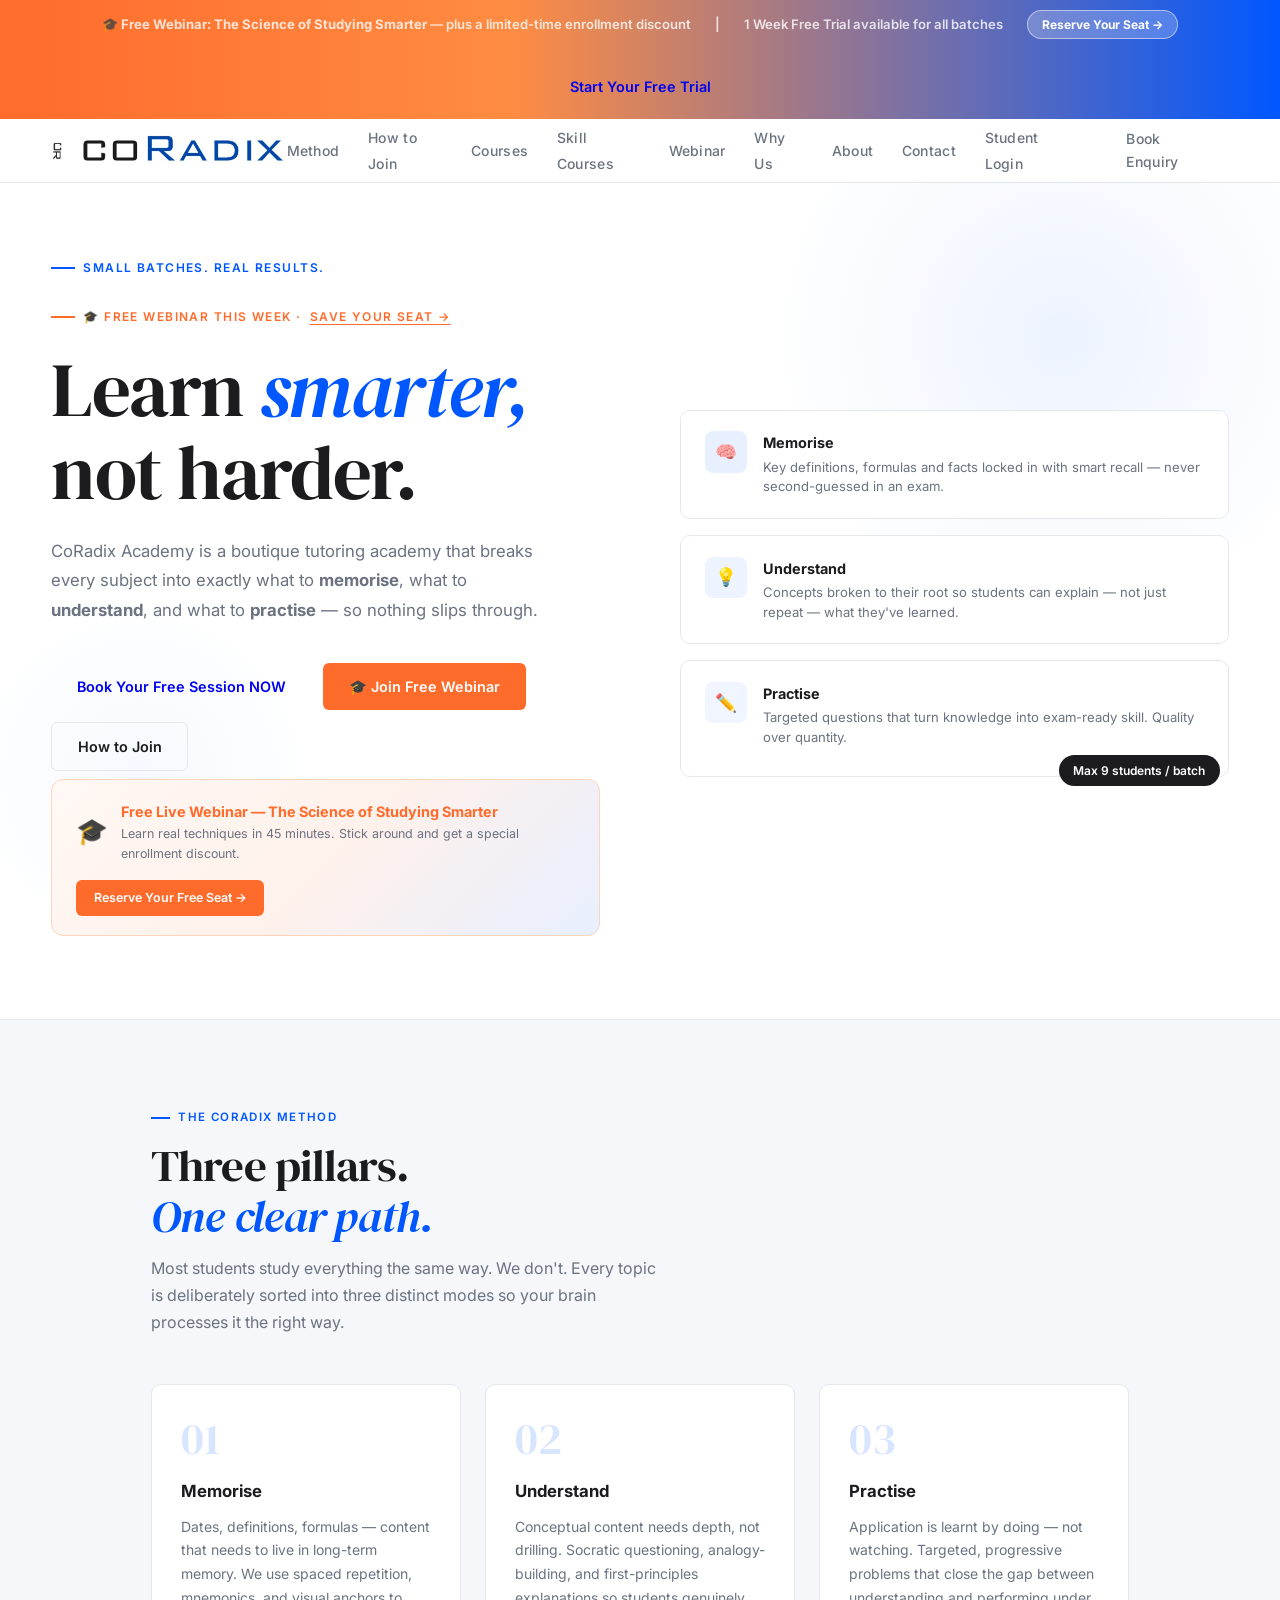
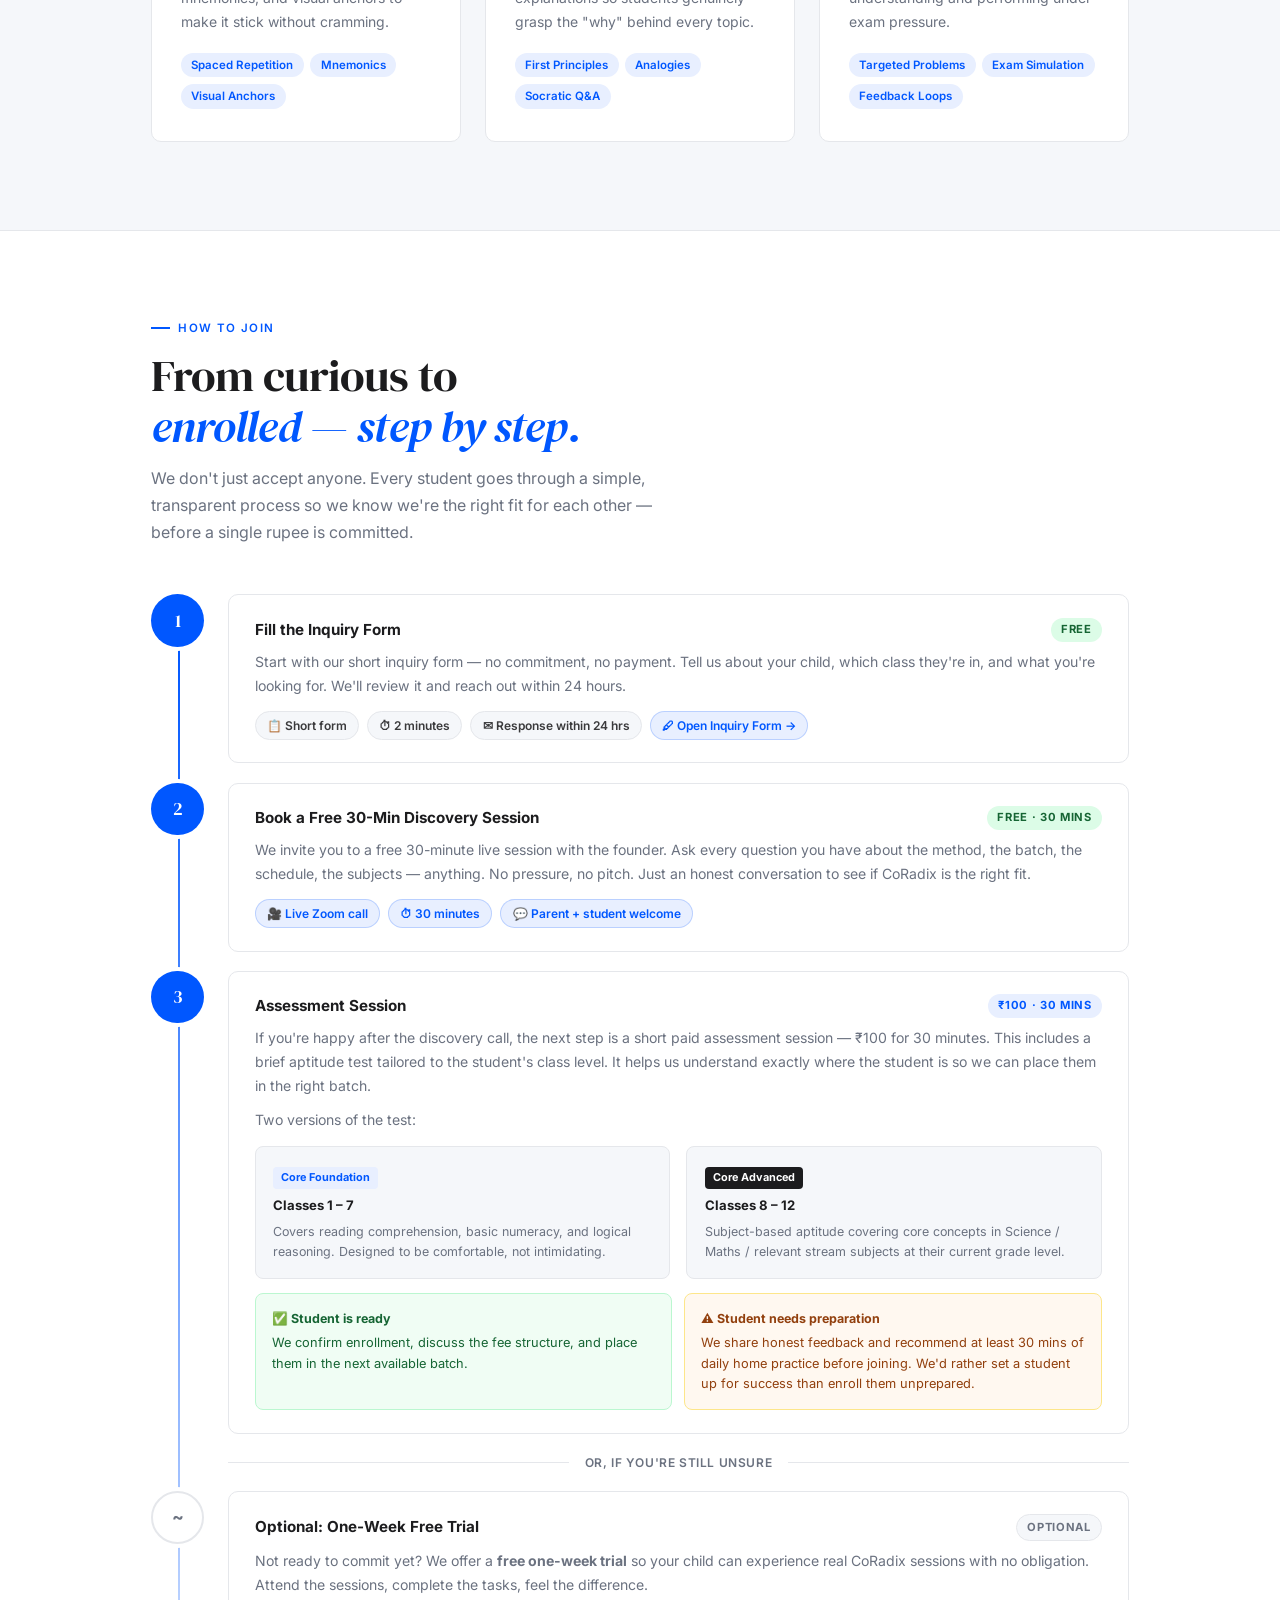
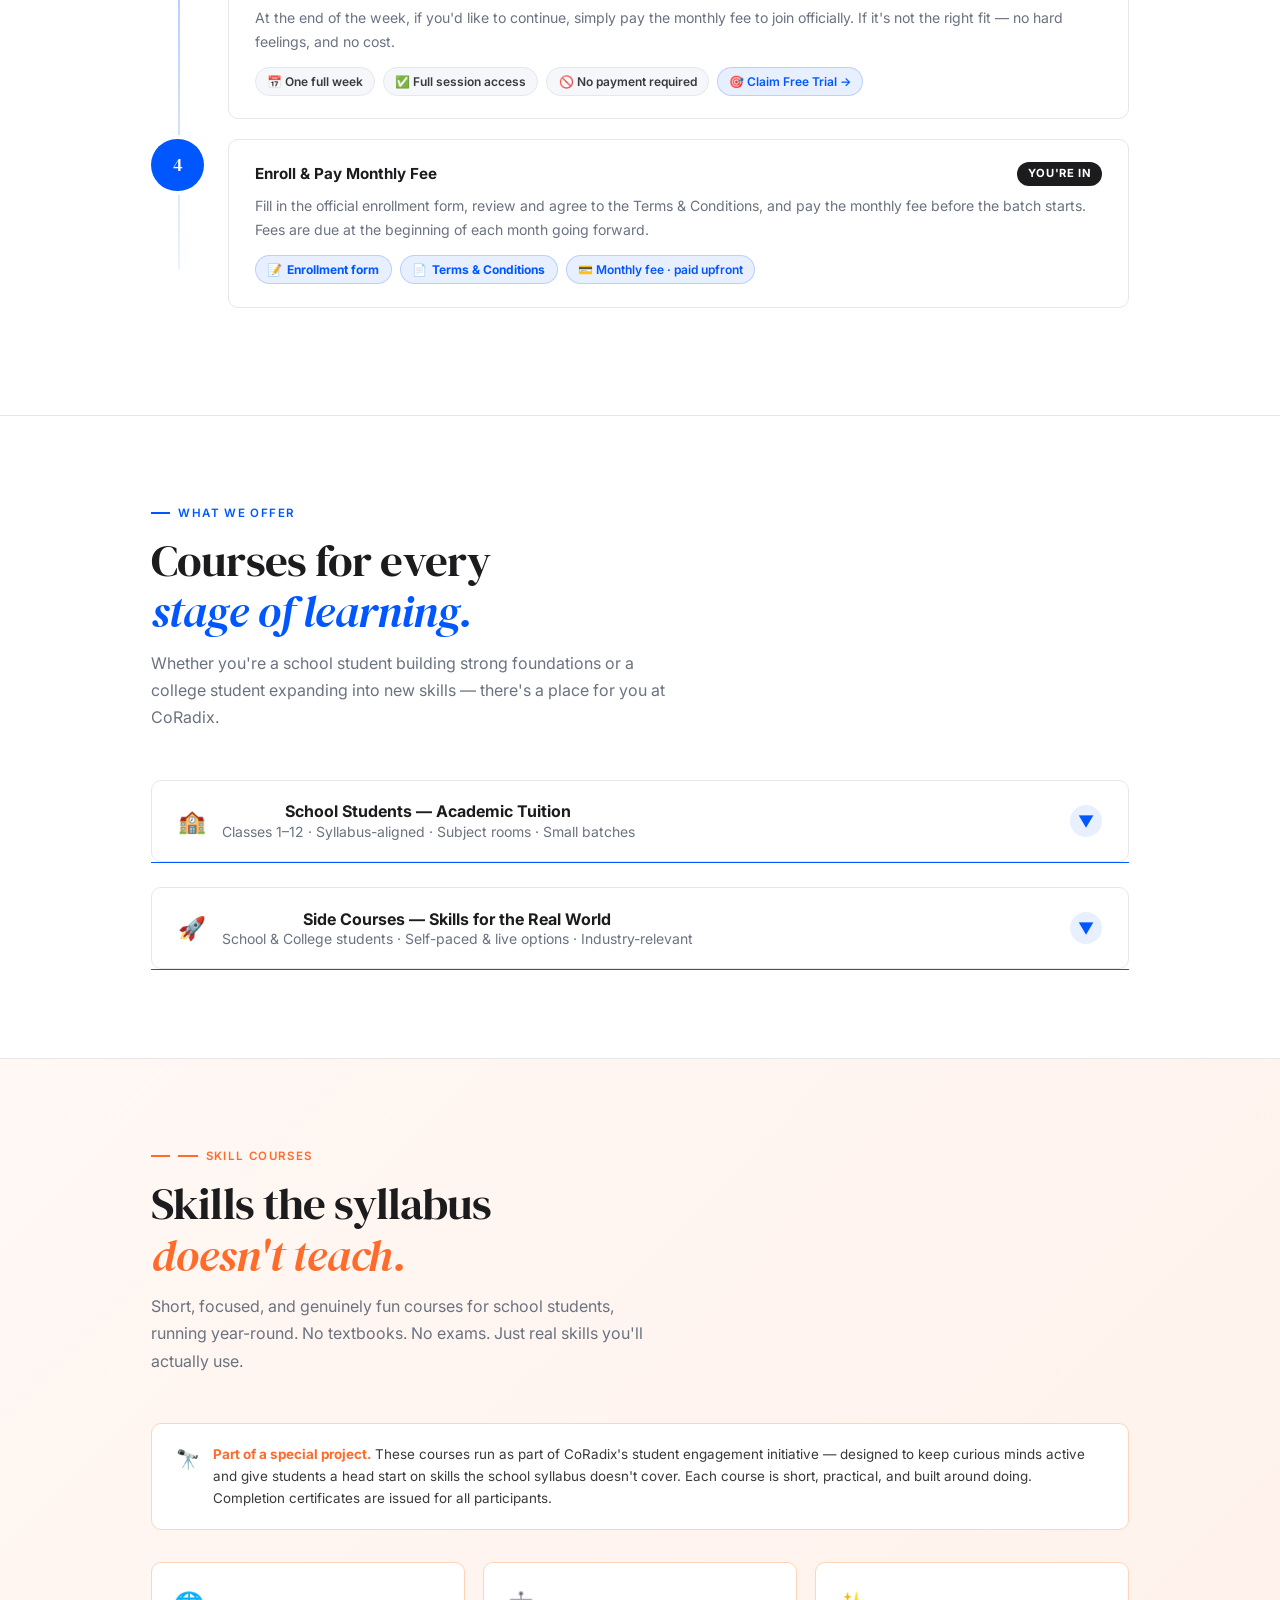
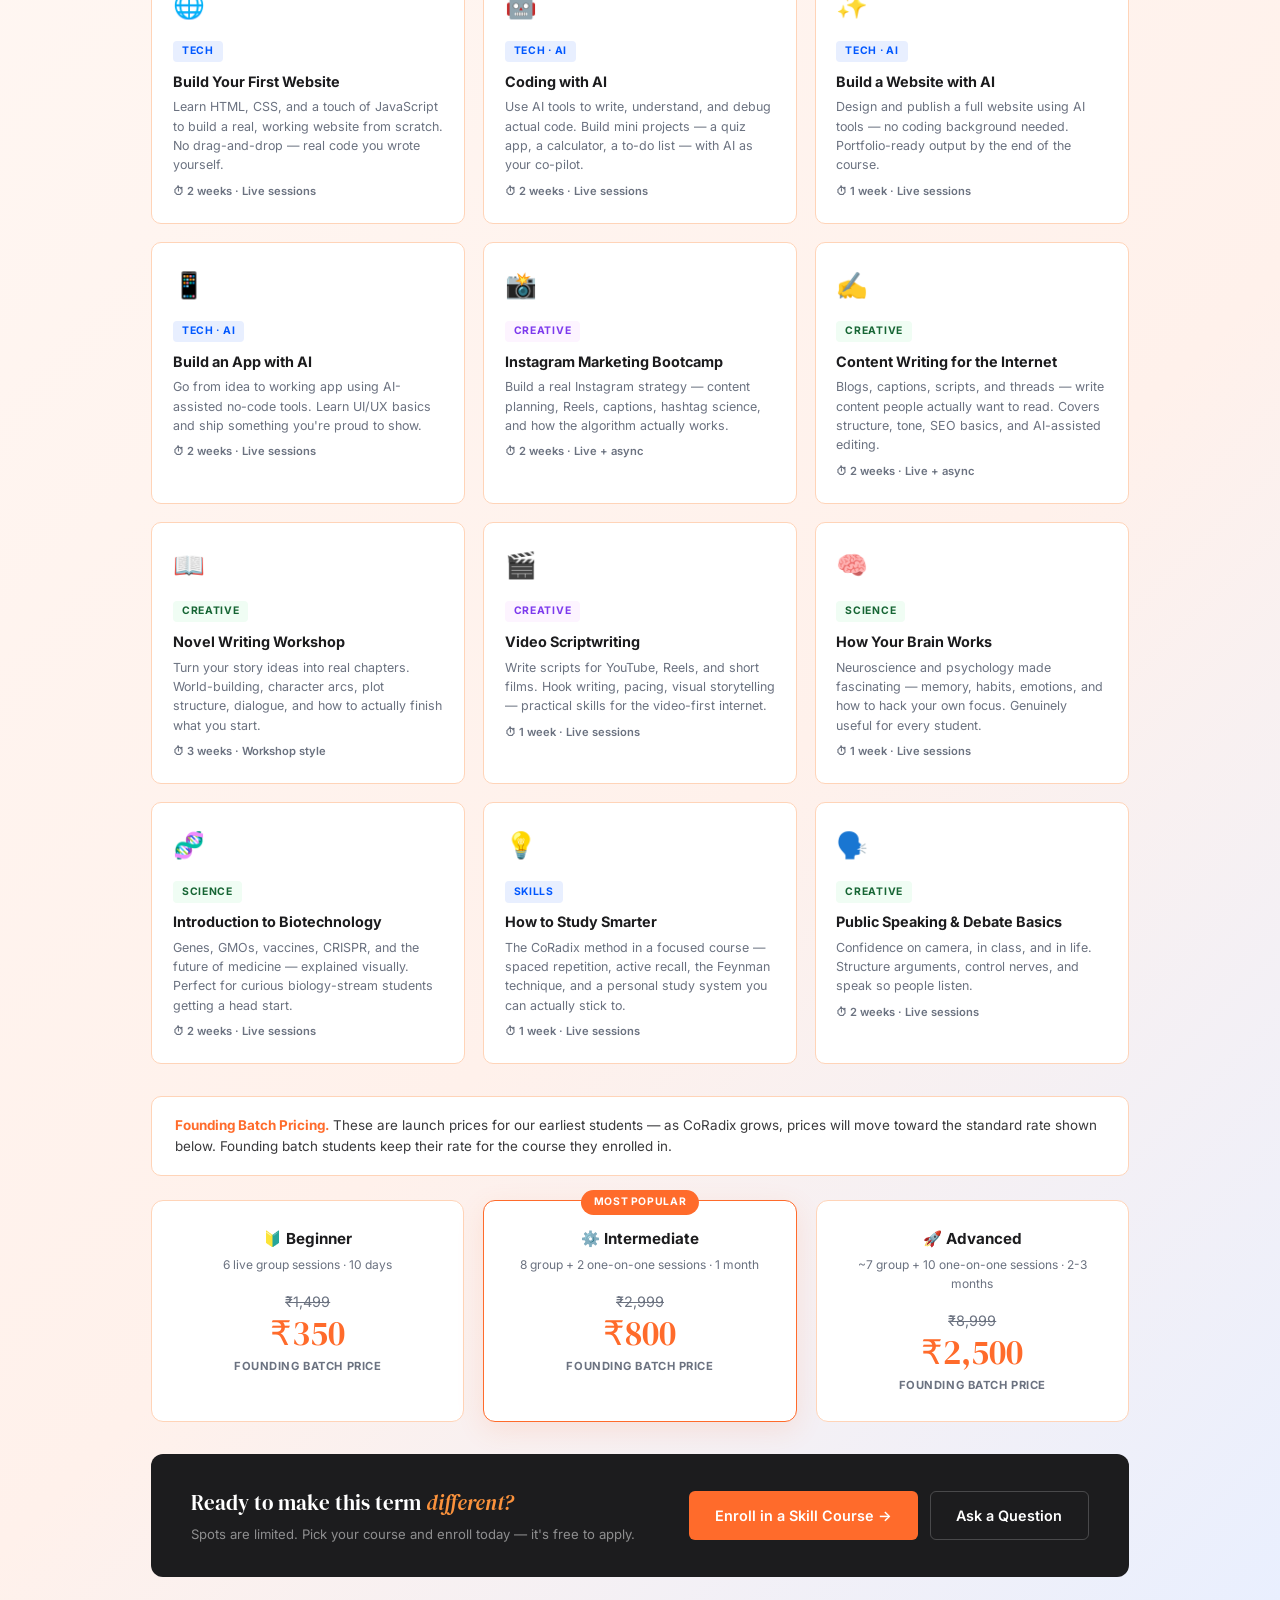
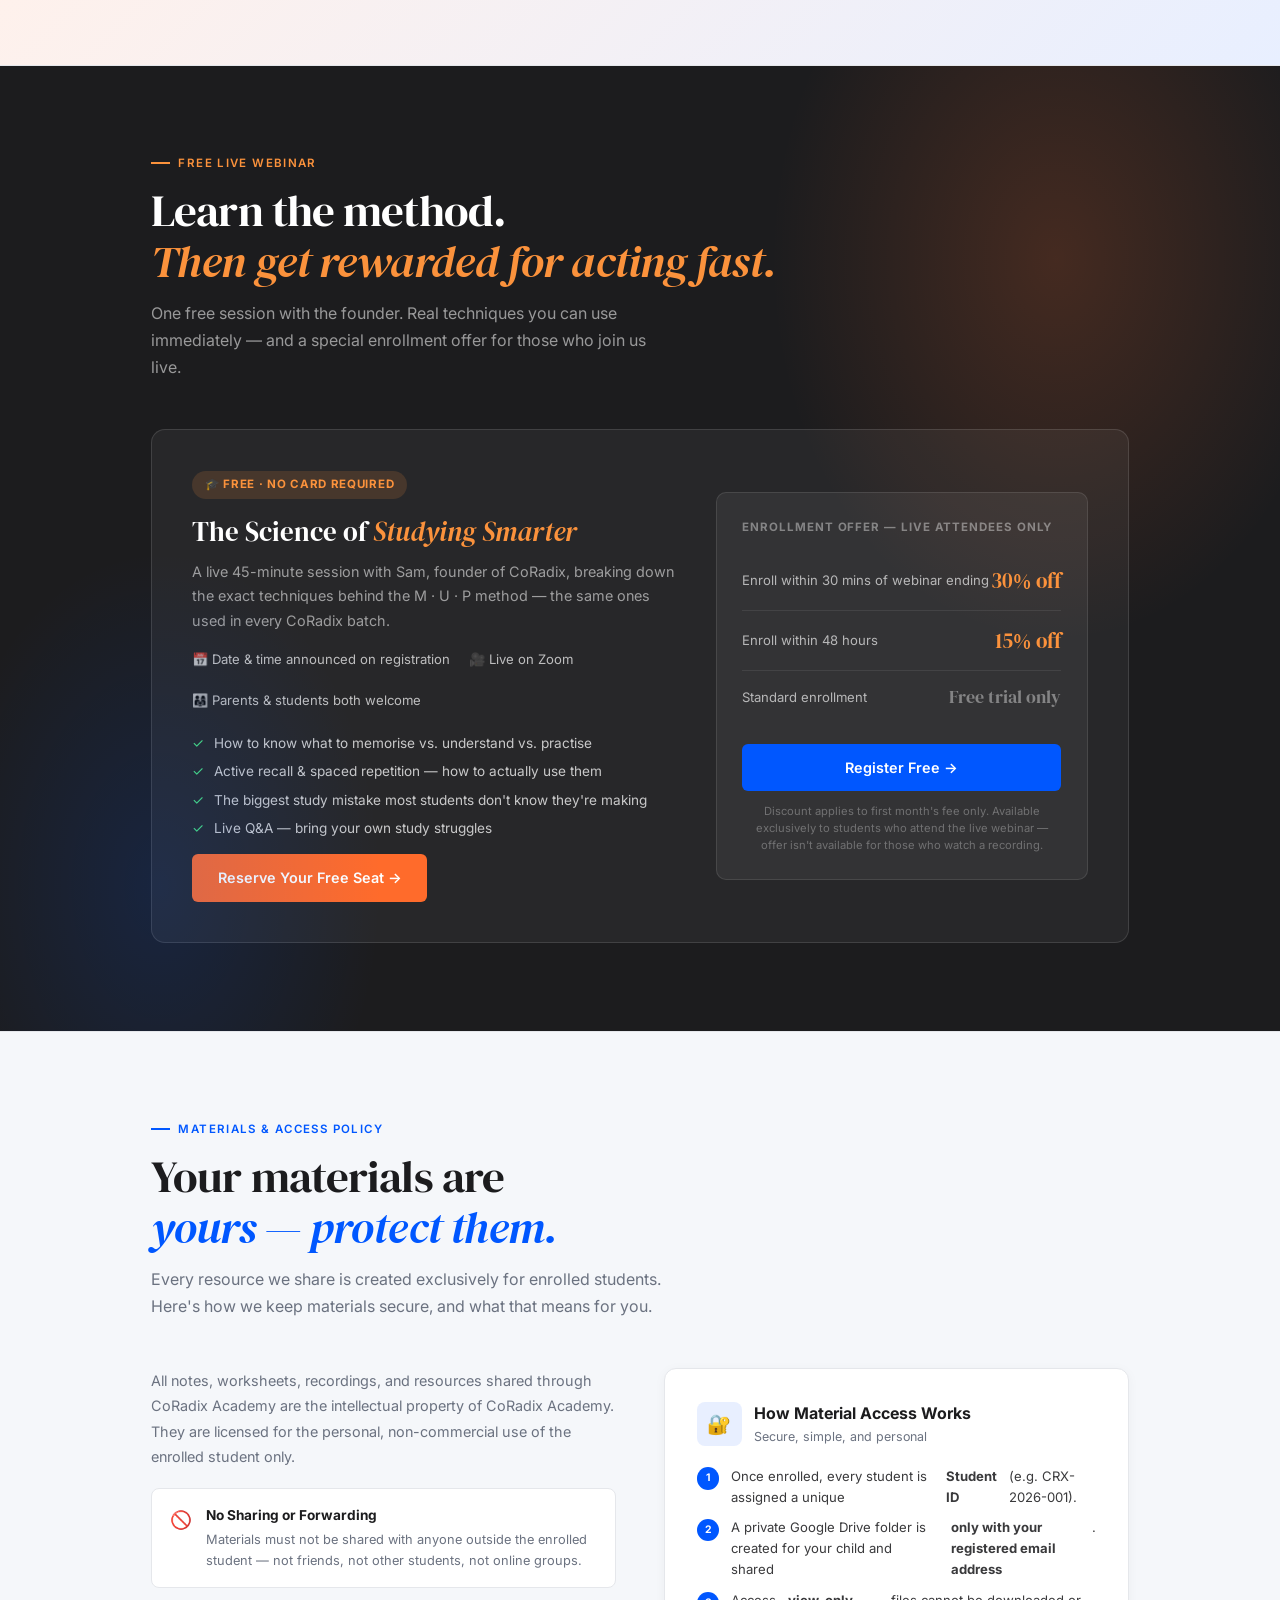
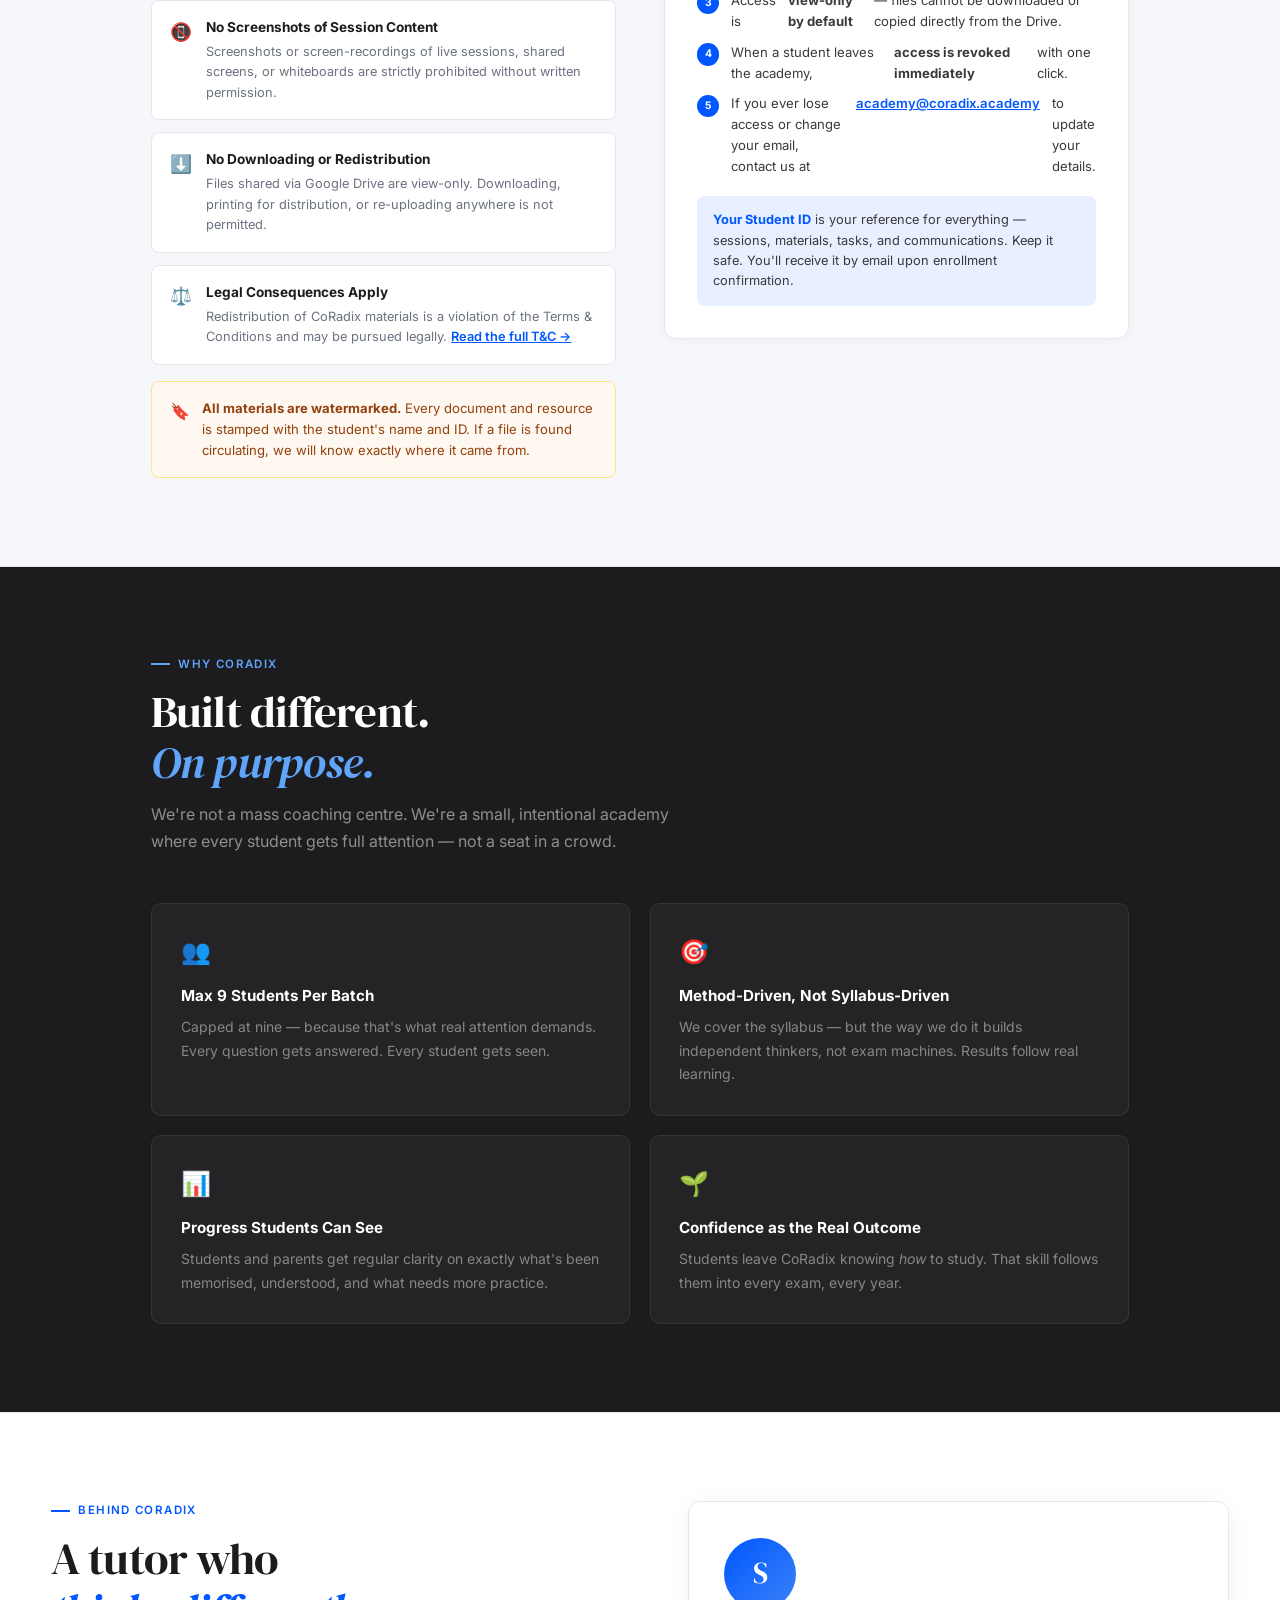
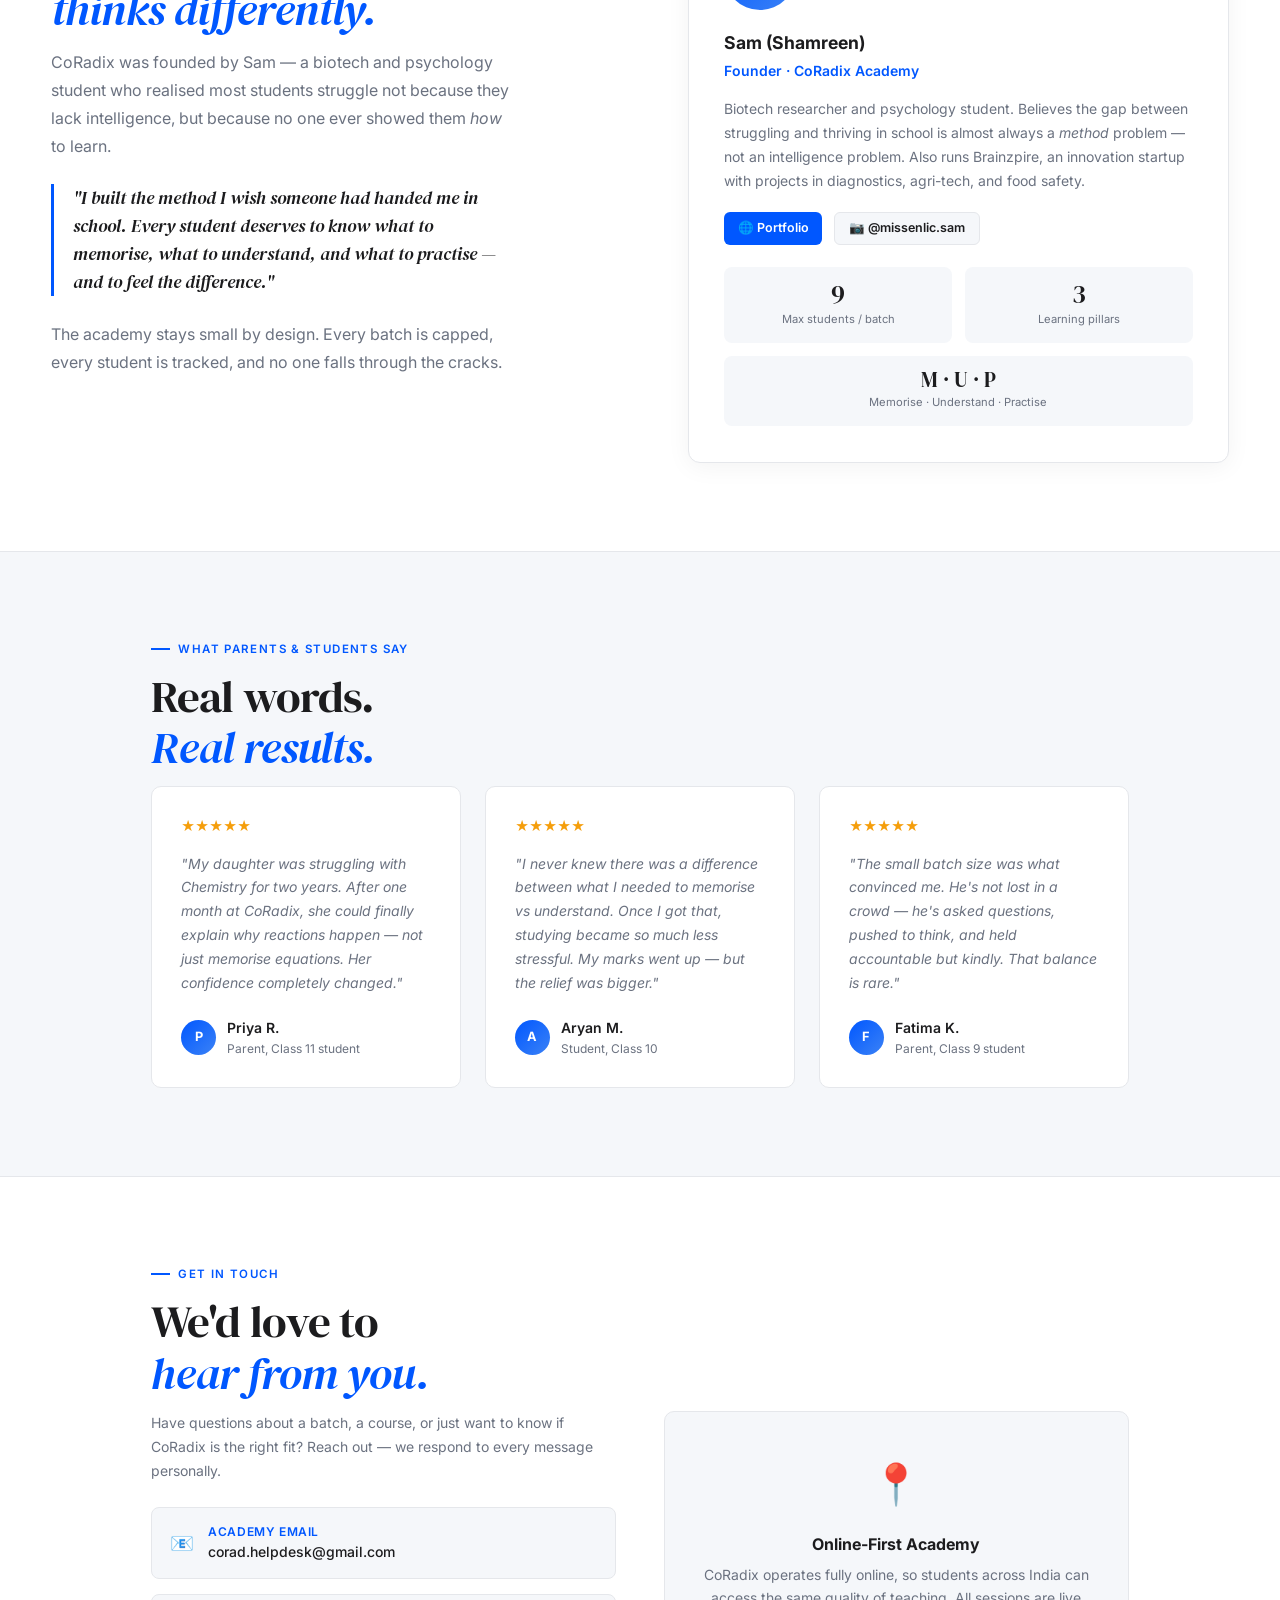
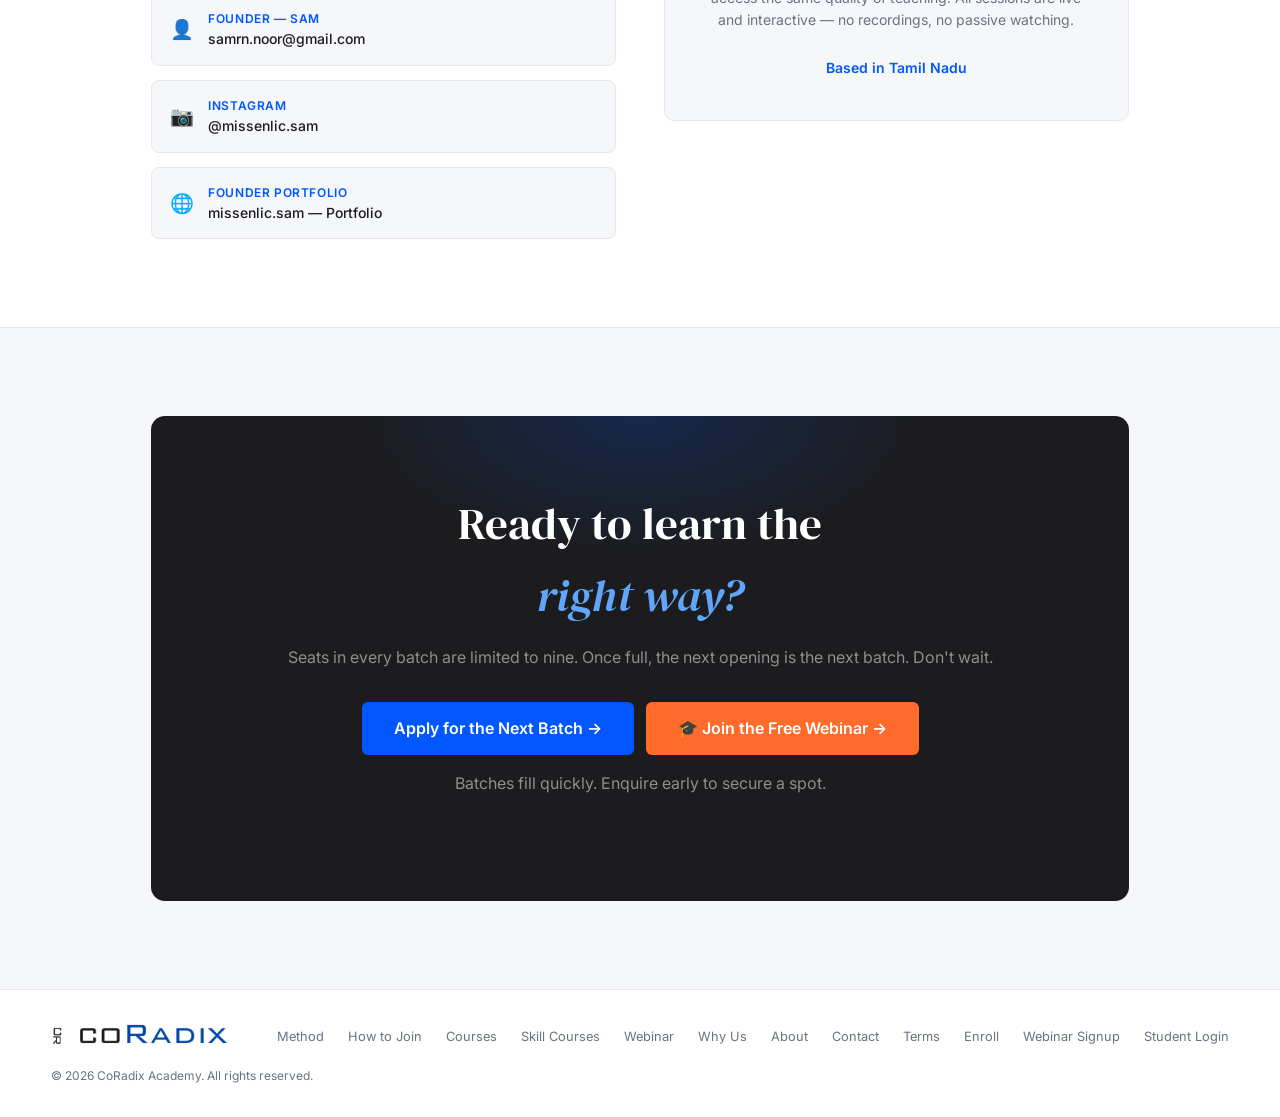
==== commit dfe2430d: "hamburger menu" ====
--- a/index.html
+++ b/index.html
@@ -94,6 +94,31 @@
     .nav-links { display: flex; align-items: center; gap: 1.8rem; list-style: none; }
     .nav-links a { font-size: var(--fs-small); font-weight: 500; text-decoration: none; color: var(--muted); letter-spacing: 0.02em; transition: color 0.2s; }
     .nav-links a:hover { color: var(--ink); }
+    .hamburger-btn {
+      display: none;
+      flex-direction: column;
+      justify-content: center;
+      align-items: center;
+      gap: 5px;
+      width: 40px;
+      height: 40px;
+      background: none;
+      border: none;
+      cursor: pointer;
+      padding: 0;
+      z-index: 250;
+    }
+    .hamburger-btn span {
+      display: block;
+      width: 22px;
+      height: 2px;
+      background: var(--ink);
+      border-radius: 2px;
+      transition: transform 0.25s var(--ease), opacity 0.2s;
+    }
+    .hamburger-btn.open span:nth-child(1) { transform: translateY(7px) rotate(45deg); }
+    .hamburger-btn.open span:nth-child(2) { opacity: 0; }
+    .hamburger-btn.open span:nth-child(3) { transform: translateY(-7px) rotate(-45deg); }
     .nav-cta { background: var(--blue) !important; color: #fff !important; padding: 0.45rem 1.1rem; border-radius: 6px; font-weight: 600 !important; transition: opacity 0.2s, transform 0.2s !important; }
     .nav-cta:hover { opacity: 0.88; transform: translateY(-1px); color: #fff !important; }
 
@@ -610,7 +635,26 @@
       .proof-grid { grid-template-columns:1fr; }
       .side-courses-grid { grid-template-columns:repeat(2,1fr); }
       .contact-grid { grid-template-columns:1fr; }
-      .nav-links { display:none; }
+      .nav-links {
+        display: none;
+        position: absolute;
+        top: 100%;
+        left: 0;
+        right: 0;
+        flex-direction: column;
+        align-items: stretch;
+        gap: 0;
+        background: #fff;
+        border-bottom: 1px solid var(--border);
+        box-shadow: 0 12px 24px rgba(0,0,0,0.08);
+        padding: 0.5rem 0;
+      }
+      .nav-links.open { display: flex; }
+      .nav-links li { width: 100%; }
+      .nav-links a { display: block; padding: 0.9rem 5vw; border-bottom: 1px solid var(--border); }
+      .nav-links li:last-child a { border-bottom: none; }
+      .nav-links a.btn { margin: 0.6rem 5vw; text-align: center; }
+      .hamburger-btn { display: flex; }
       .course-cards { grid-template-columns:1fr; }
       .materials-grid { grid-template-columns:1fr; }
       .step-split { grid-template-columns:1fr; }
@@ -648,7 +692,7 @@
     <img src="Favicon.jpeg" alt="Favicon" style="height:24px; margin-right:4px;" onerror="this.style.display='none'">
     <img src="Logo.jpeg" alt="CoRadix Logo" onerror="this.style.display='none'">
   </a>
-  <ul class="nav-links">
+  <ul class="nav-links" id="navLinks">
     <li><a href="#method">Method</a></li>
     <li><a href="#procedure">How to Join</a></li>
     <li><a href="#courses">Courses</a></li>
@@ -660,6 +704,9 @@
     <li><a href="portal/login.html">Student Login</a></li>
     <li> <a href="inq.html" class="btn">Book Enquiry</a> </li>
   </ul>
+  <button class="hamburger-btn" id="hamburgerBtn" aria-label="Toggle menu" aria-expanded="false">
+    <span></span><span></span><span></span>
+  </button>
 </nav>
 
 <!-- HERO -->
@@ -1332,6 +1379,7 @@
     <li><a href="terms.html">Terms</a></li>
     <li><a href="apply.html">Enroll</a></li>
     <li><a href="webinar.html">Webinar Signup</a></li>
+    <li><a href="portal/login.html">Student Login</a></li>
   </ul>
   <p class="footer-copy">© 2026 CoRadix Academy. All rights reserved.</p>
 </footer>
@@ -1355,6 +1403,23 @@
     b.style.display = 'none';
     document.getElementById('mainNav').style.top = '0';
   }
+
+  /* ── Mobile hamburger menu ── */
+  const hamburgerBtn = document.getElementById('hamburgerBtn');
+  const navLinks = document.getElementById('navLinks');
+  hamburgerBtn.addEventListener('click', () => {
+    const isOpen = navLinks.classList.toggle('open');
+    hamburgerBtn.classList.toggle('open', isOpen);
+    hamburgerBtn.setAttribute('aria-expanded', isOpen ? 'true' : 'false');
+  });
+  // Close the menu after tapping any link inside it
+  navLinks.querySelectorAll('a').forEach(link => {
+    link.addEventListener('click', () => {
+      navLinks.classList.remove('open');
+      hamburgerBtn.classList.remove('open');
+      hamburgerBtn.setAttribute('aria-expanded', 'false');
+    });
+  });
 
   /* ── Scroll reveal ── */
   const reveals = document.querySelectorAll('.reveal');
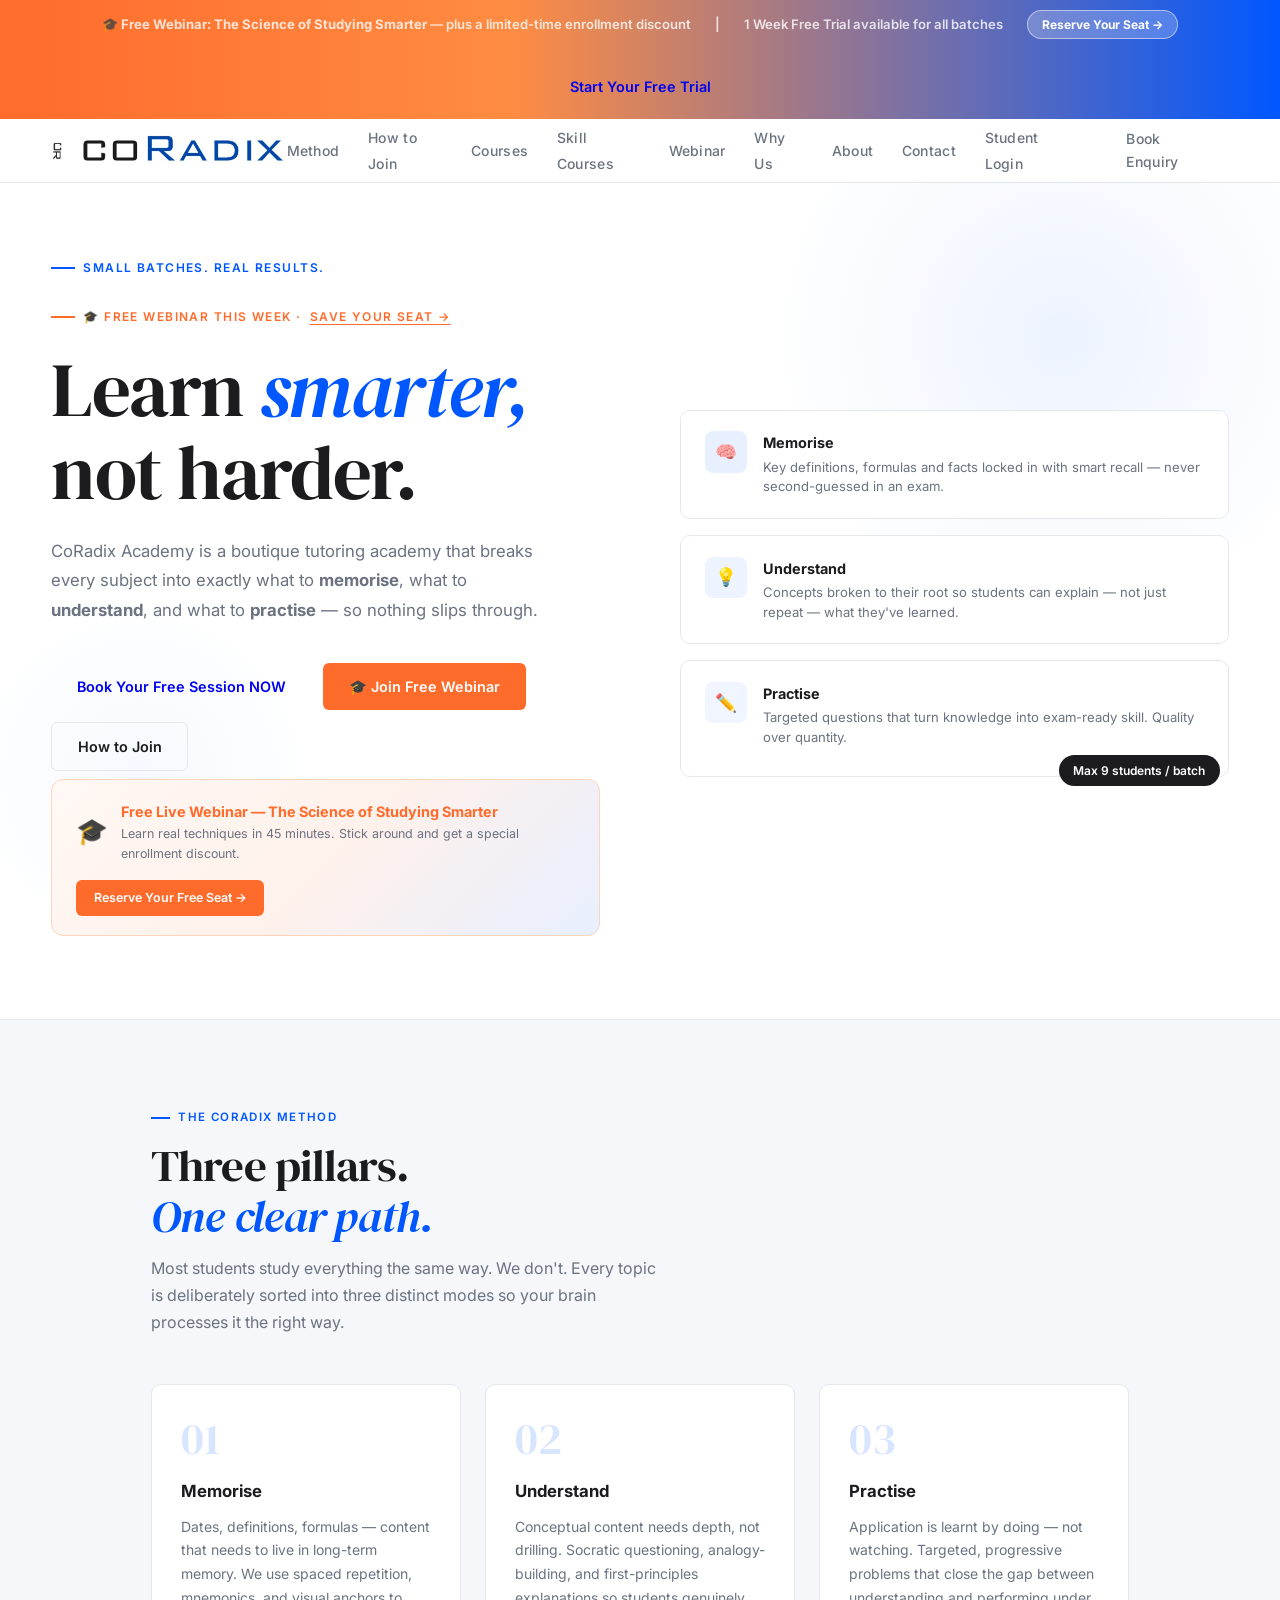
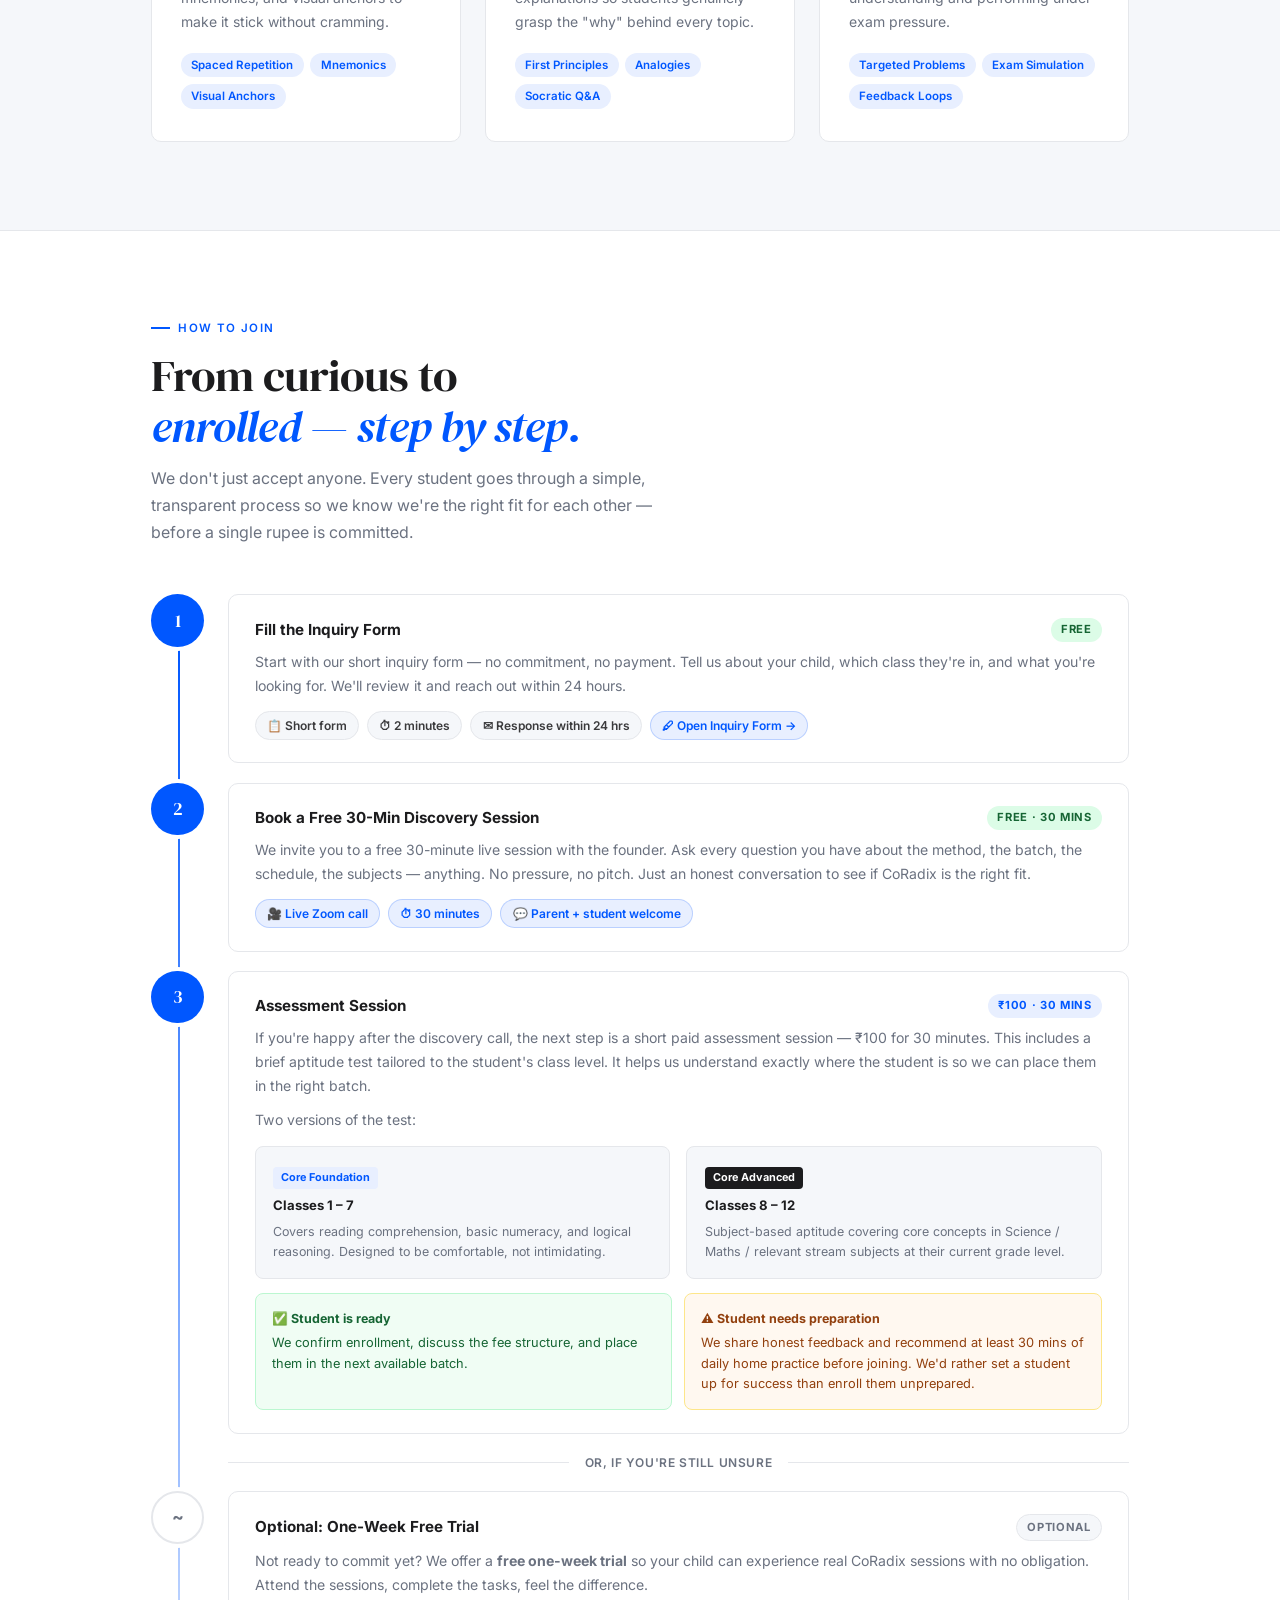
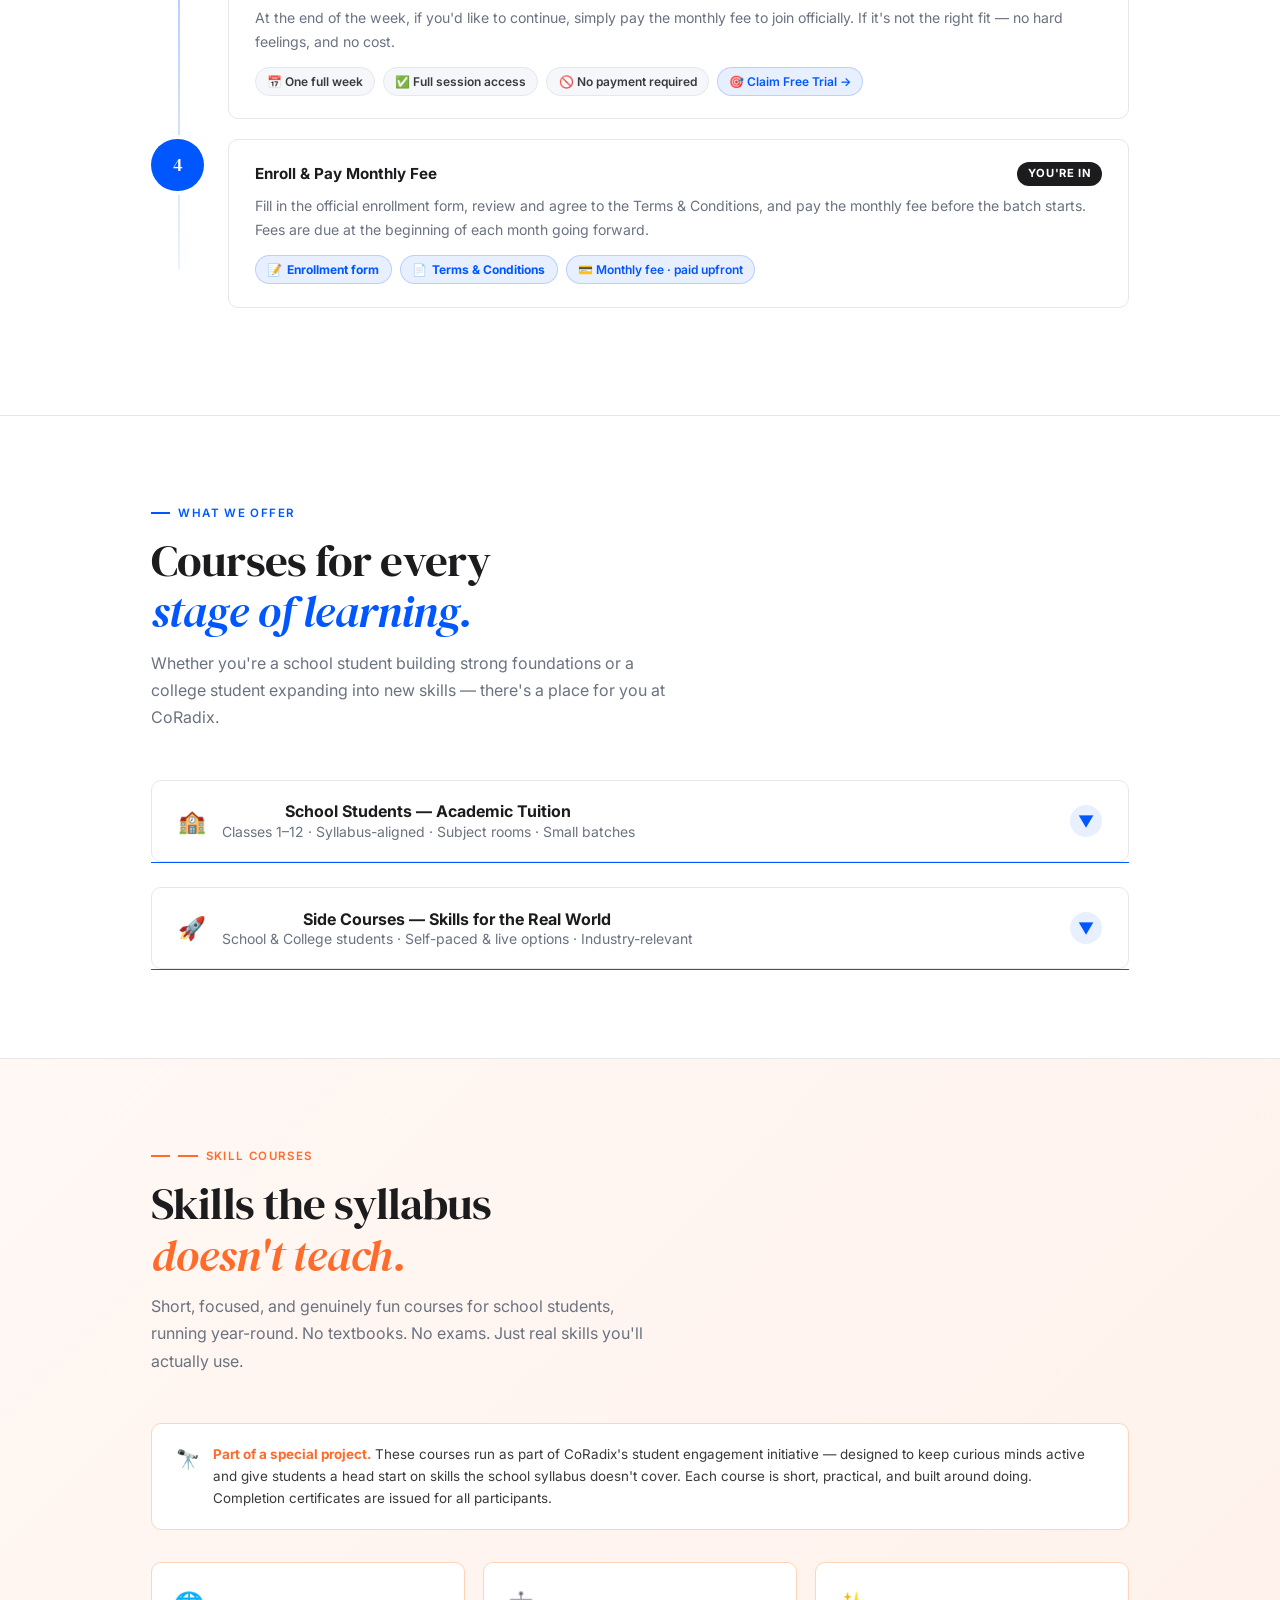
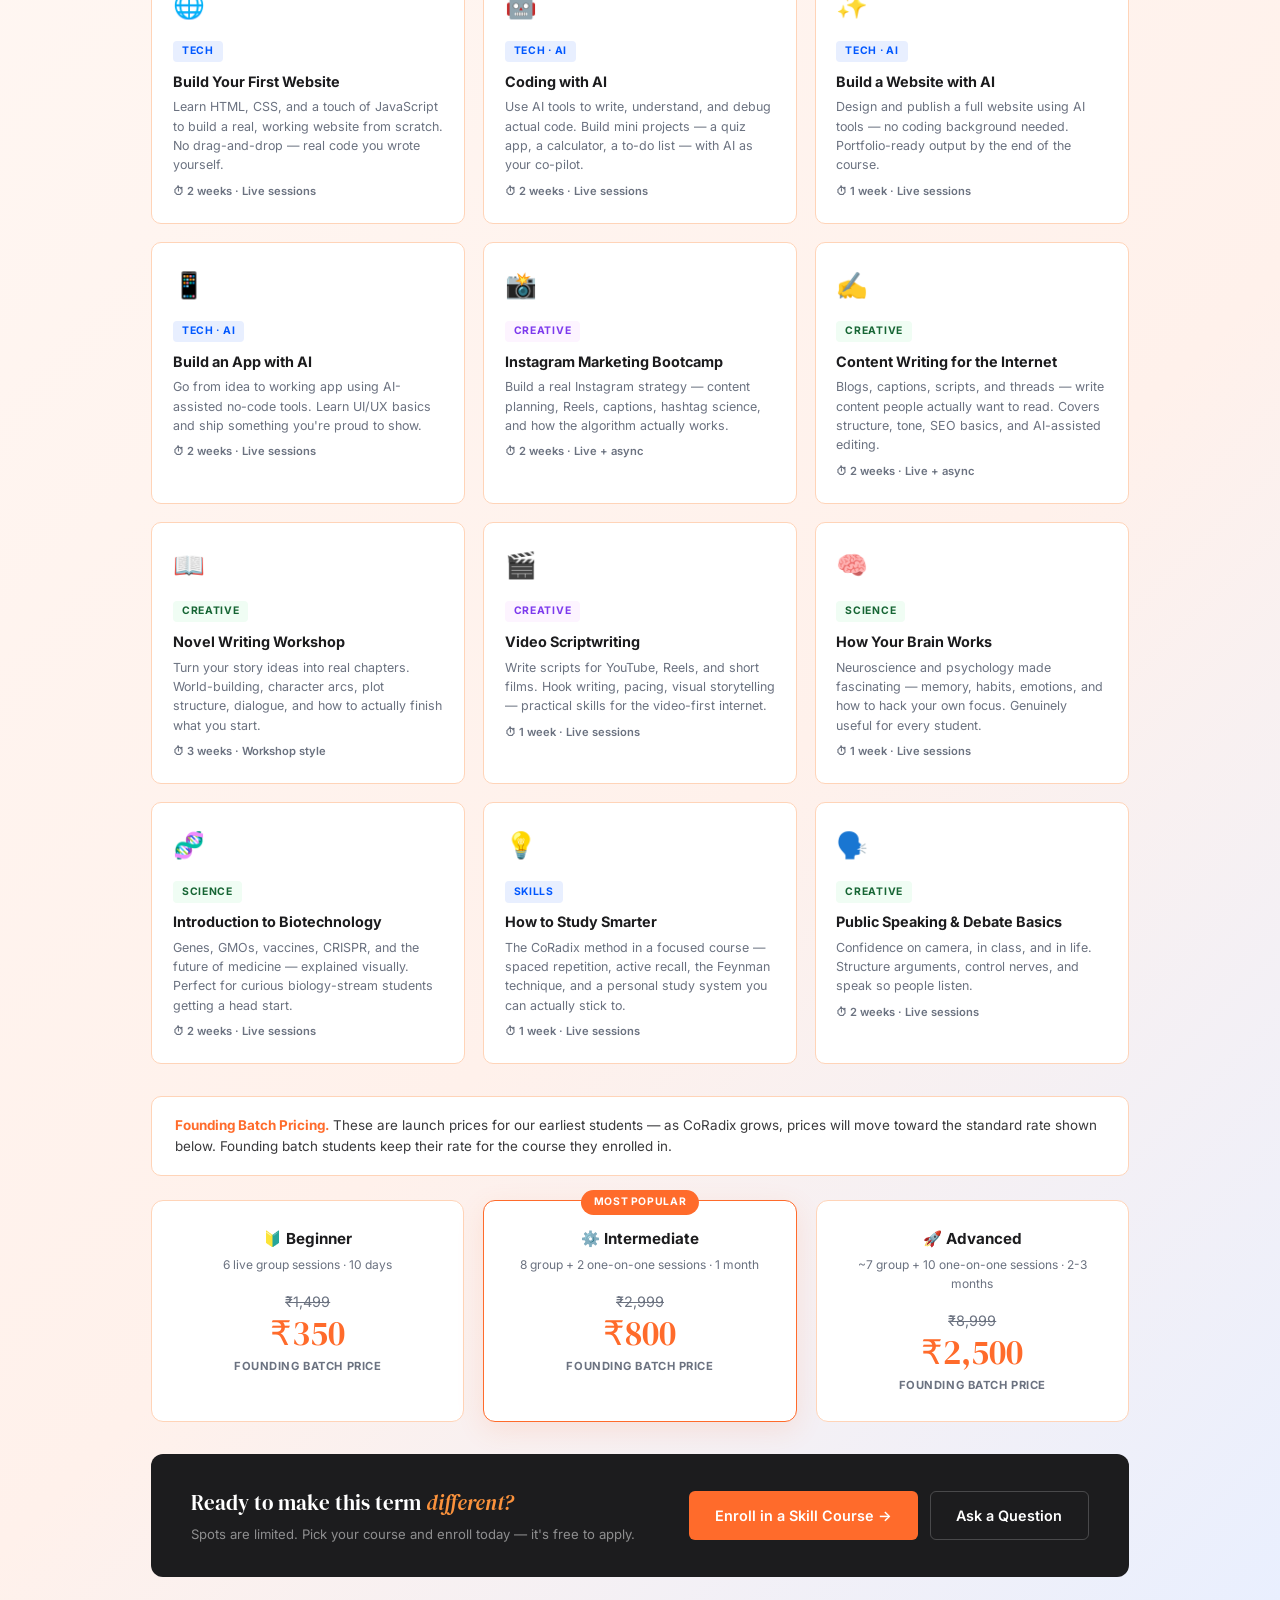
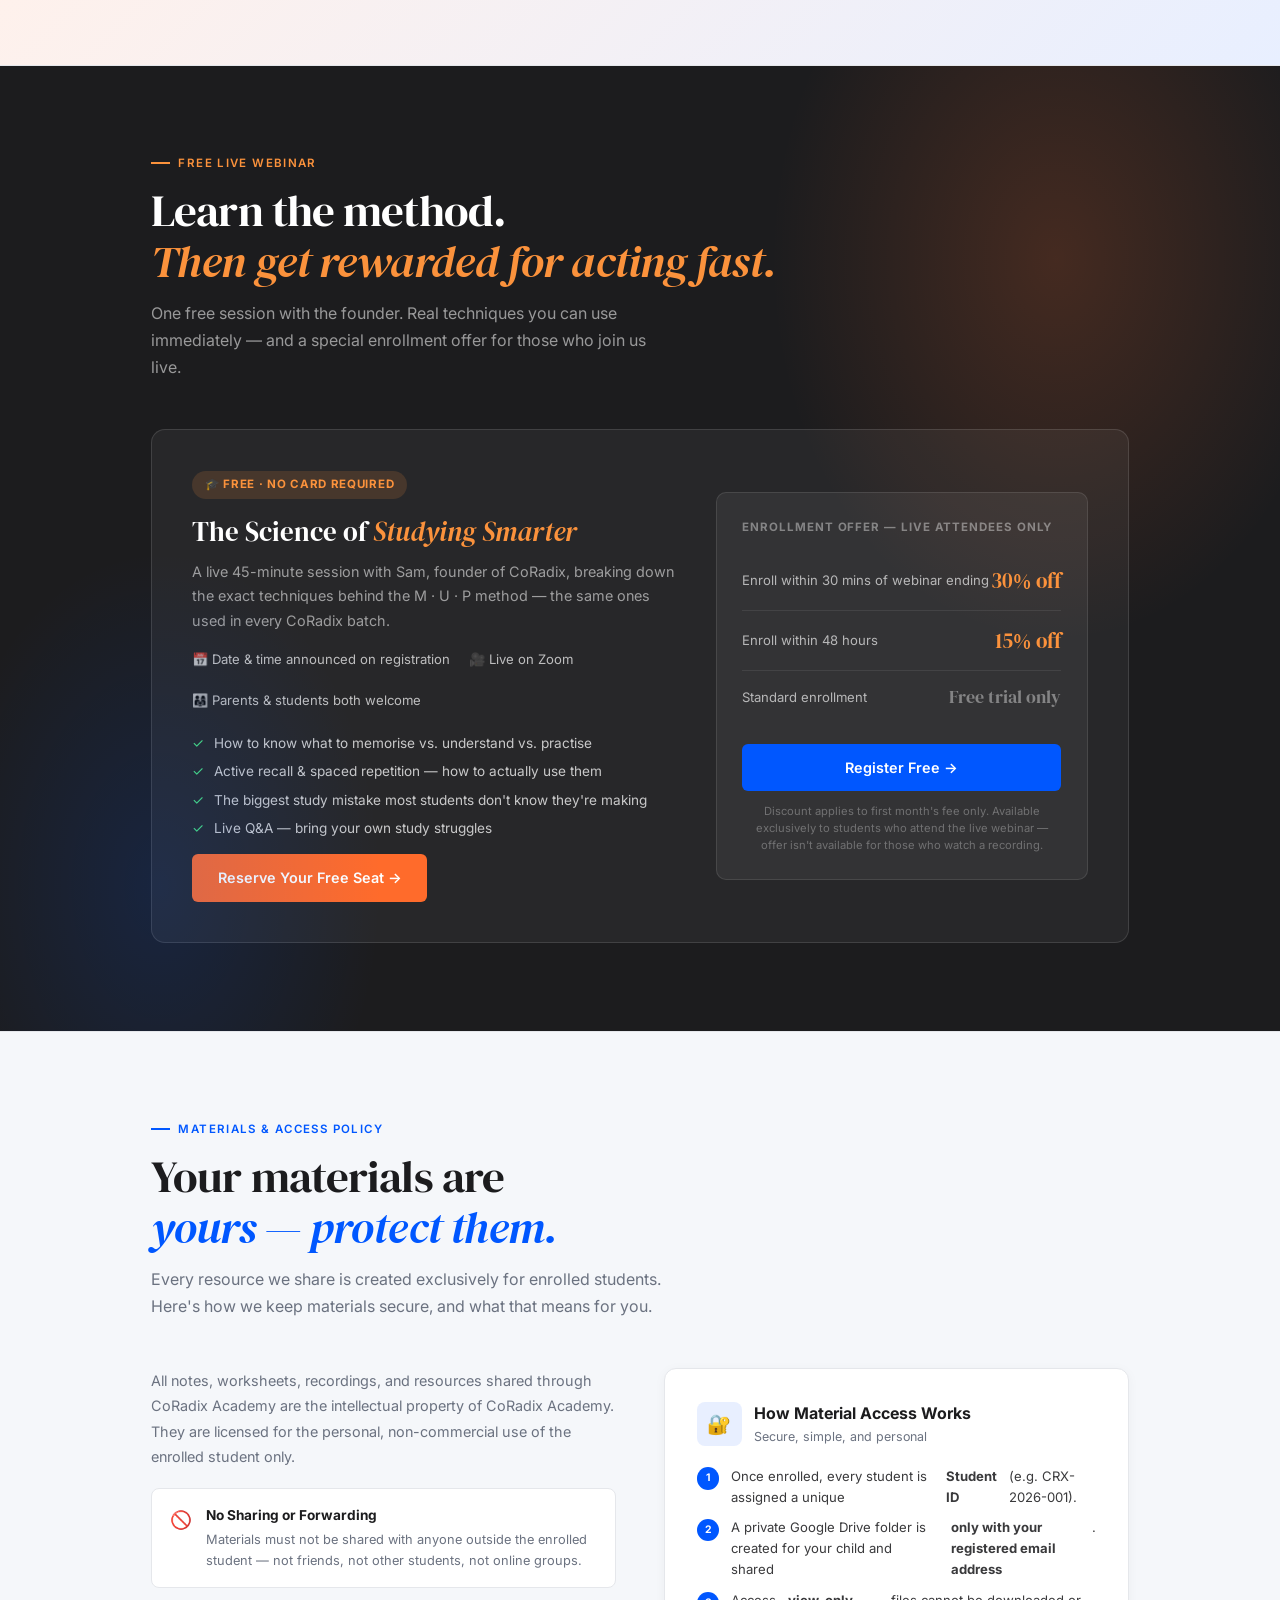
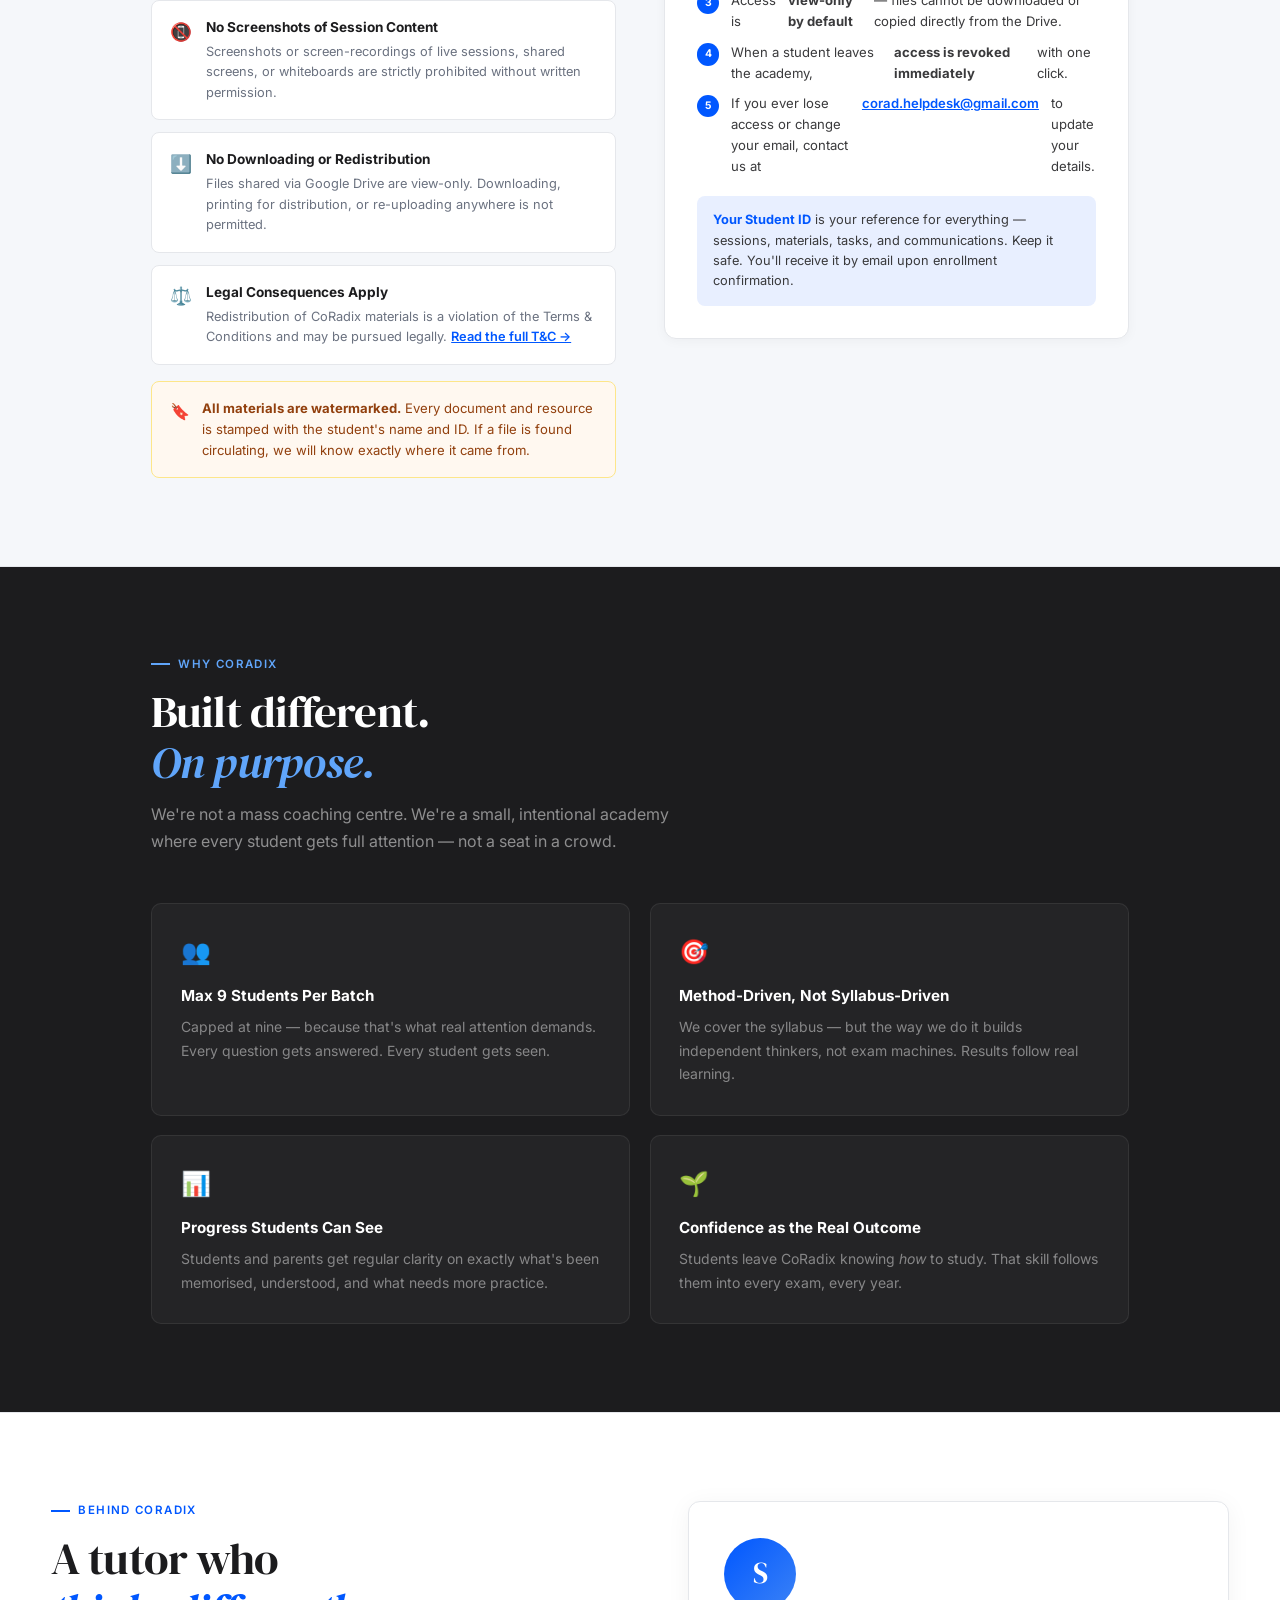
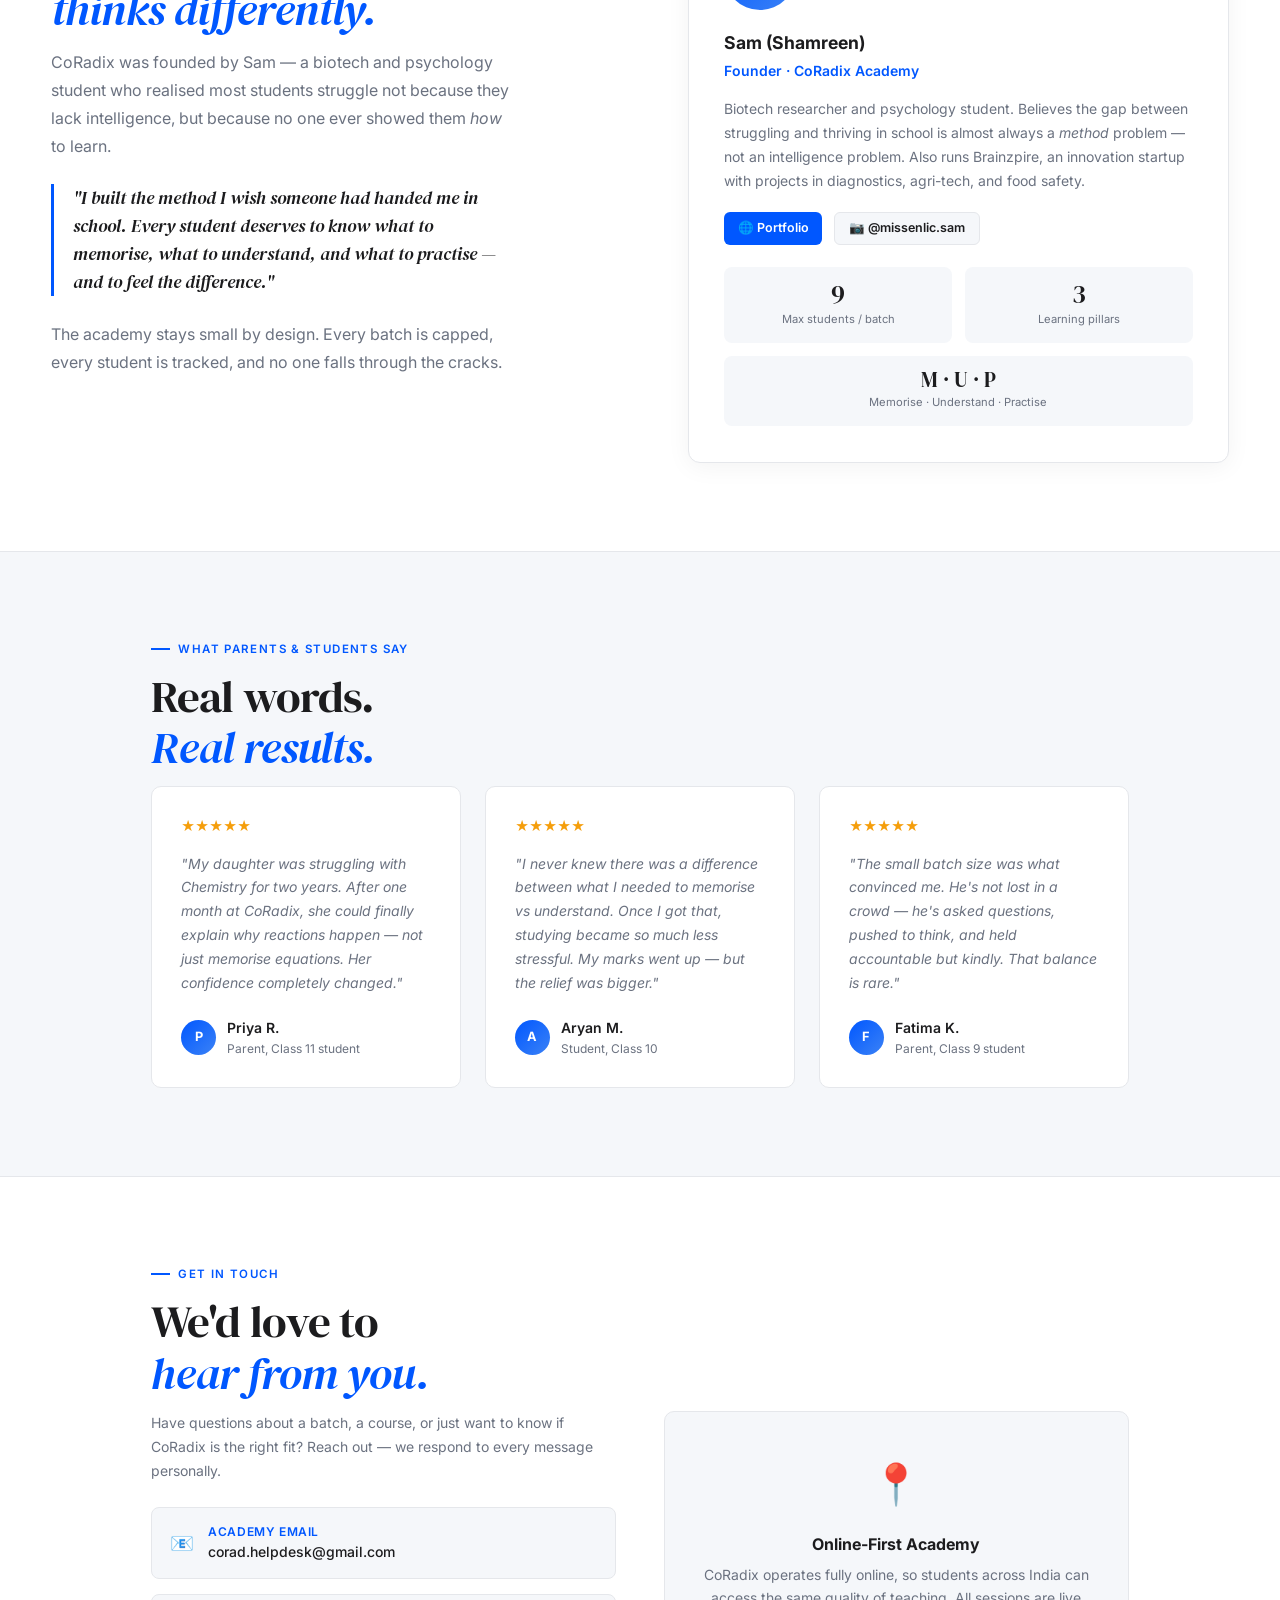
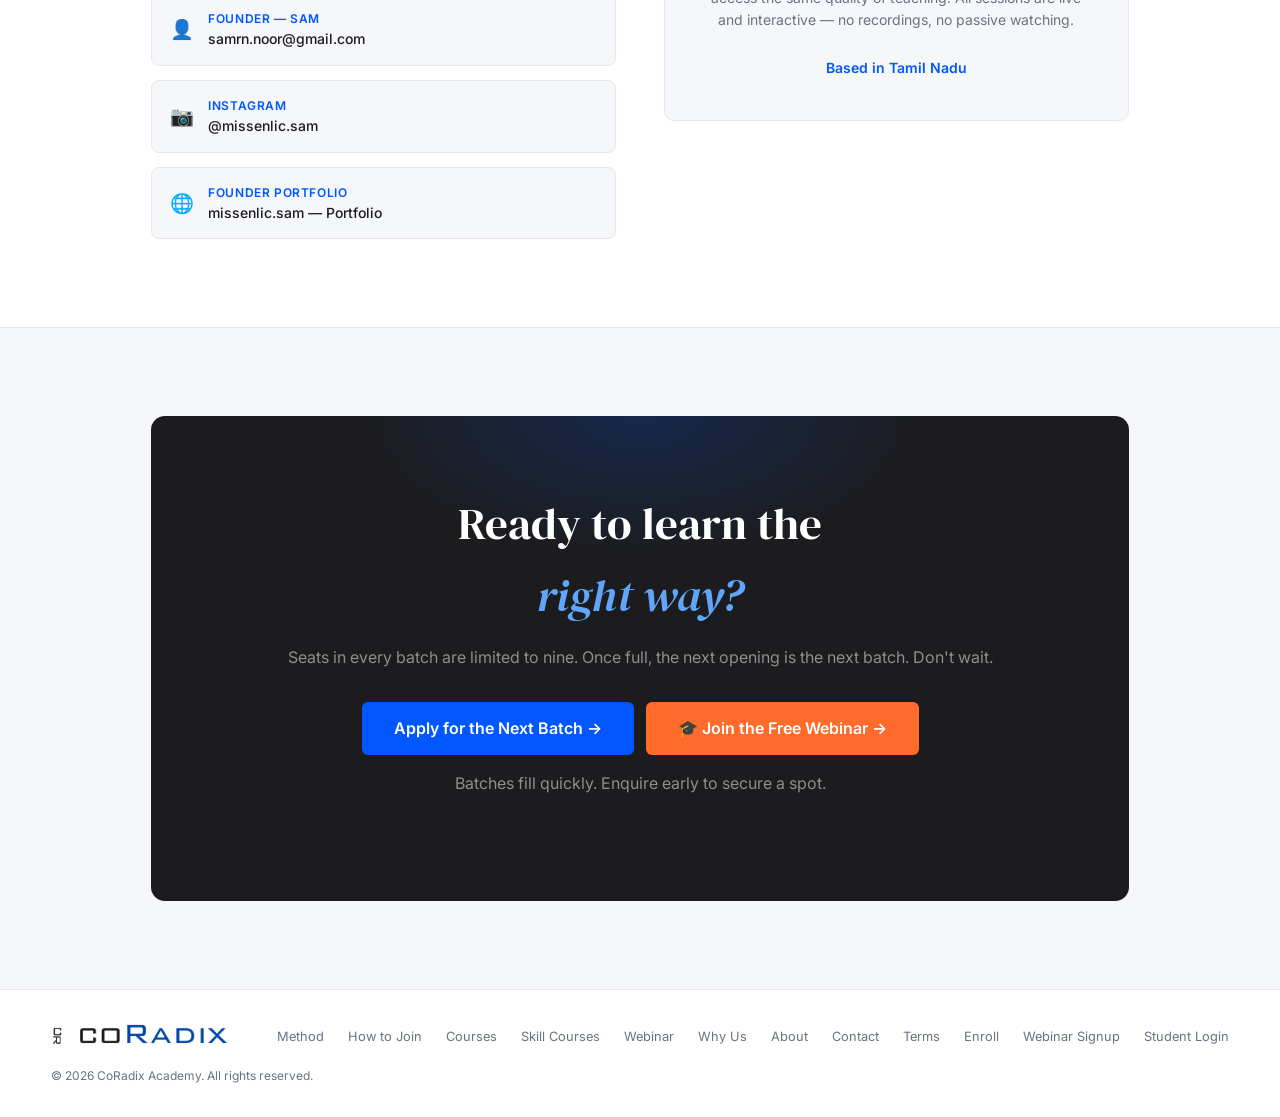
==== commit 09358c3a: "Update index.html" ====
--- a/index.html
+++ b/index.html
@@ -701,7 +701,7 @@
     <li><a href="#why">Why Us</a></li>
     <li><a href="#about-wrapper">About</a></li>
     <li><a href="#contact">Contact</a></li>
-    <li><a href="portal/login.html">Student Login</a></li>
+    <li><a href="login.html">Student Login</a></li>
     <li> <a href="inq.html" class="btn">Book Enquiry</a> </li>
   </ul>
   <button class="hamburger-btn" id="hamburgerBtn" aria-label="Toggle menu" aria-expanded="false">
@@ -1220,7 +1220,7 @@
           <div class="mac-step"><div class="mac-step-num">2</div>A private Google Drive folder is created for your child and shared <strong>only with your registered email address</strong>.</div>
           <div class="mac-step"><div class="mac-step-num">3</div>Access is <strong>view-only by default</strong> — files cannot be downloaded or copied directly from the Drive.</div>
           <div class="mac-step"><div class="mac-step-num">4</div>When a student leaves the academy, <strong>access is revoked immediately</strong> with one click.</div>
-          <div class="mac-step"><div class="mac-step-num">5</div>If you ever lose access or change your email, contact us at <a href="mailto:academy@coradix.academy" style="color:var(--blue);font-weight:600;">academy@coradix.academy</a> to update your details.</div>
+          <div class="mac-step"><div class="mac-step-num">5</div>If you ever lose access or change your email, contact us at <a href="mailto: corad.helpdesk@gmail.com" style="color:var(--blue);font-weight:600;">corad.helpdesk@gmail.com</a> to update your details.</div>
         </div>
         <div class="mac-note">
           <strong>Your Student ID</strong> is your reference for everything — sessions, materials, tasks, and communications. Keep it safe. You'll receive it by email upon enrollment confirmation.
@@ -1379,7 +1379,7 @@
     <li><a href="terms.html">Terms</a></li>
     <li><a href="apply.html">Enroll</a></li>
     <li><a href="webinar.html">Webinar Signup</a></li>
-    <li><a href="portal/login.html">Student Login</a></li>
+    <li><a href="login.html">Student Login</a></li>
   </ul>
   <p class="footer-copy">© 2026 CoRadix Academy. All rights reserved.</p>
 </footer>
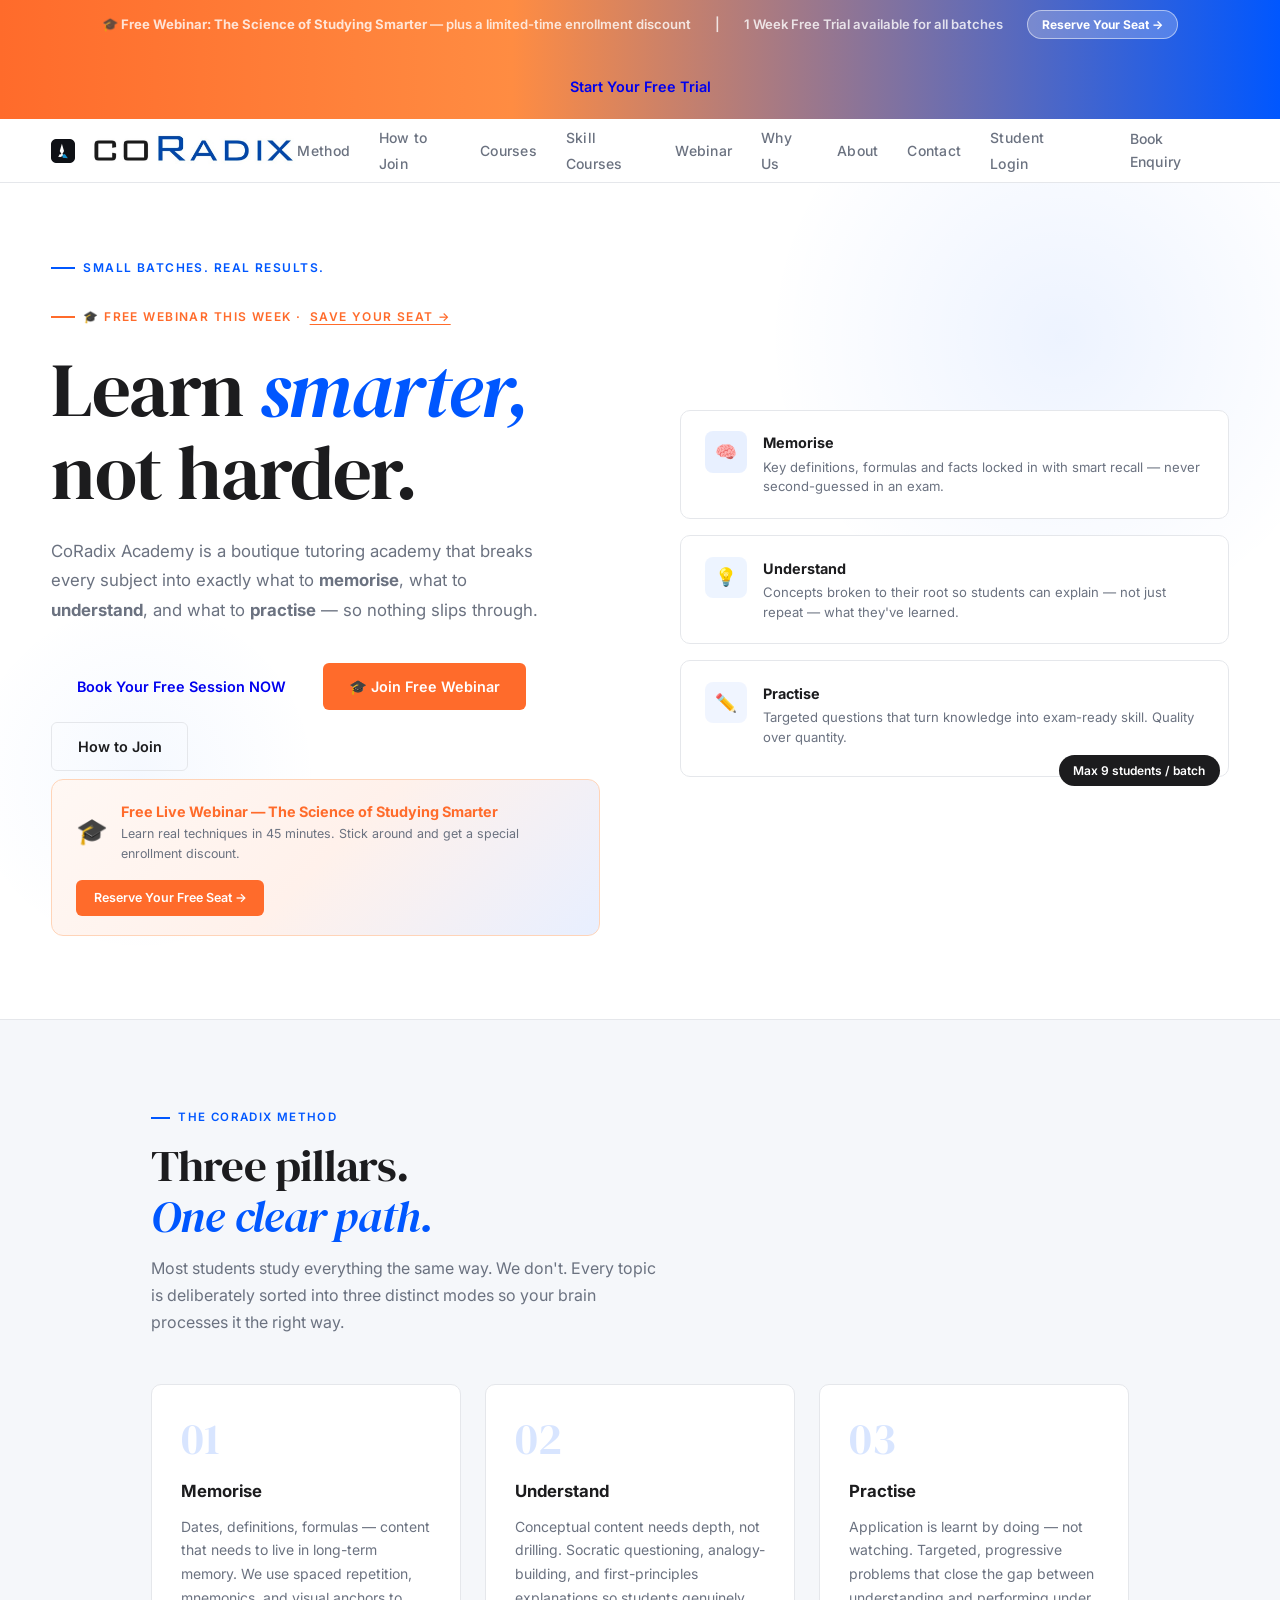
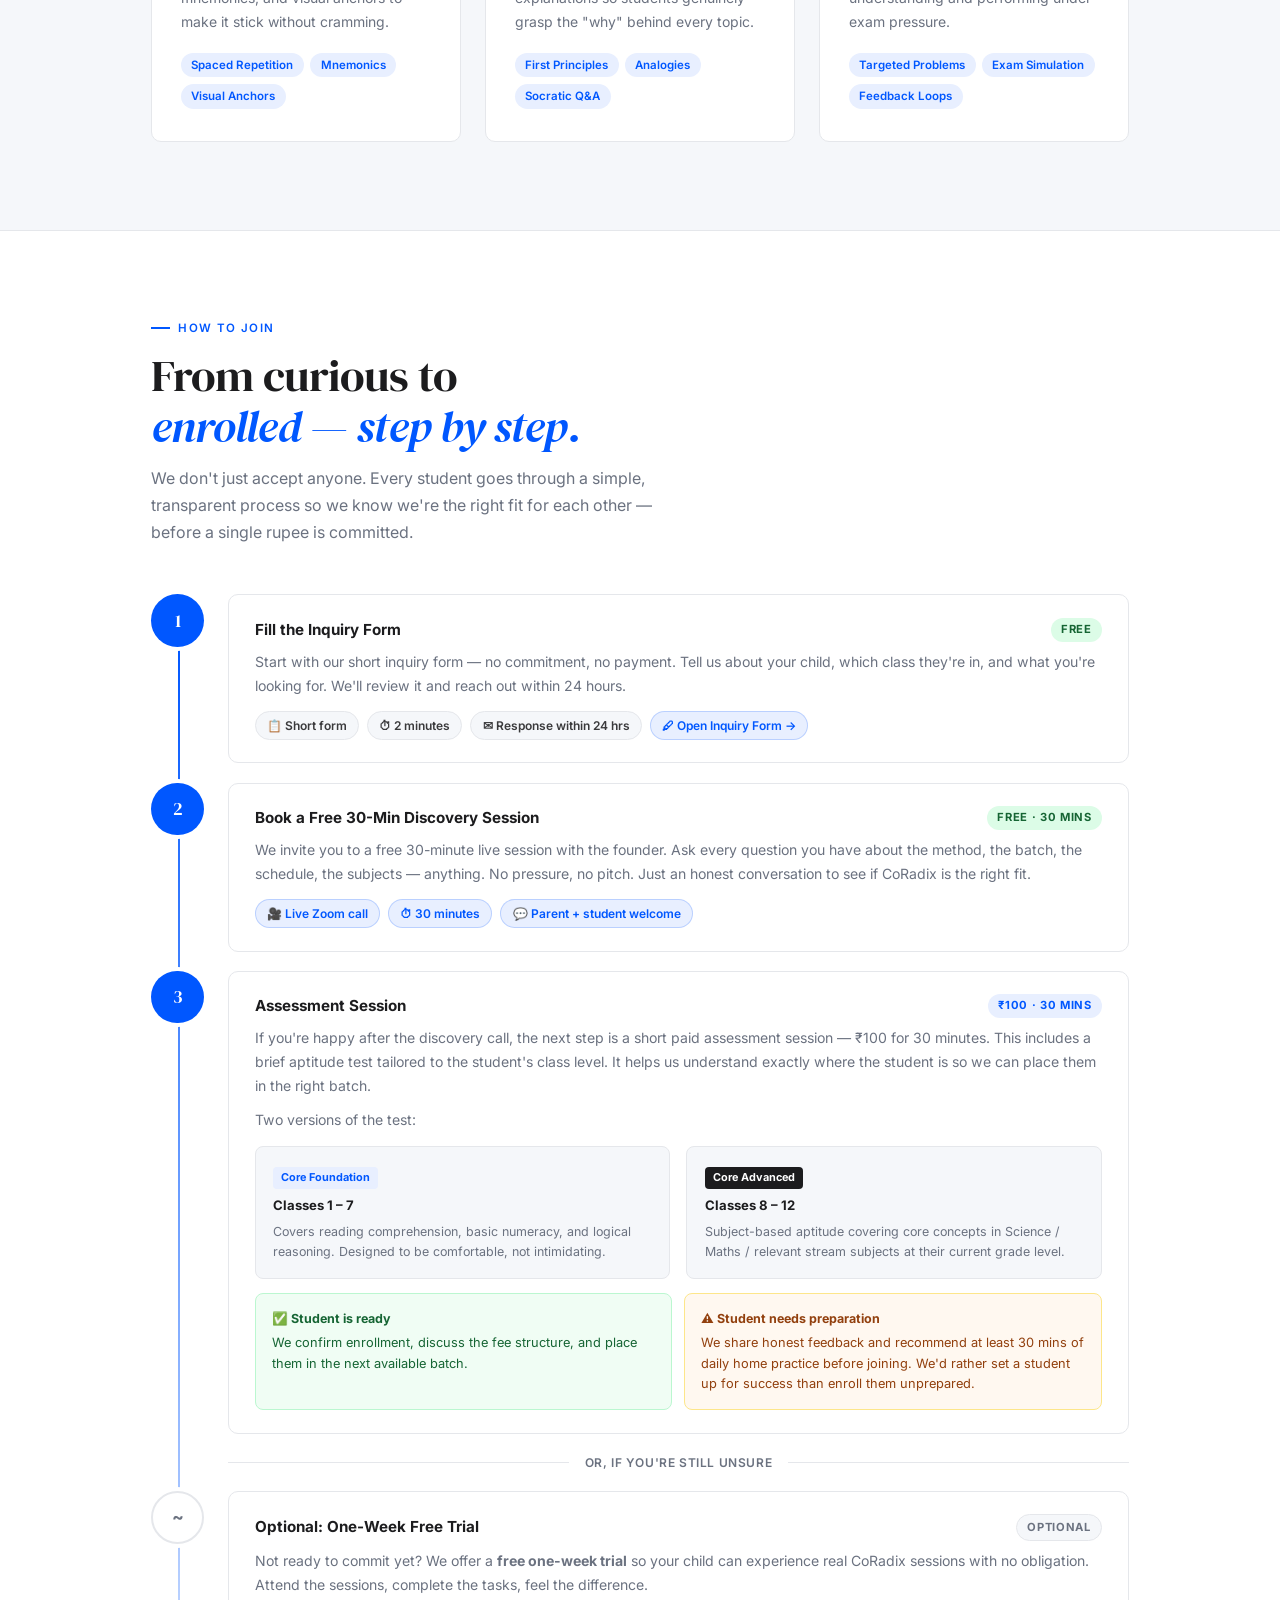
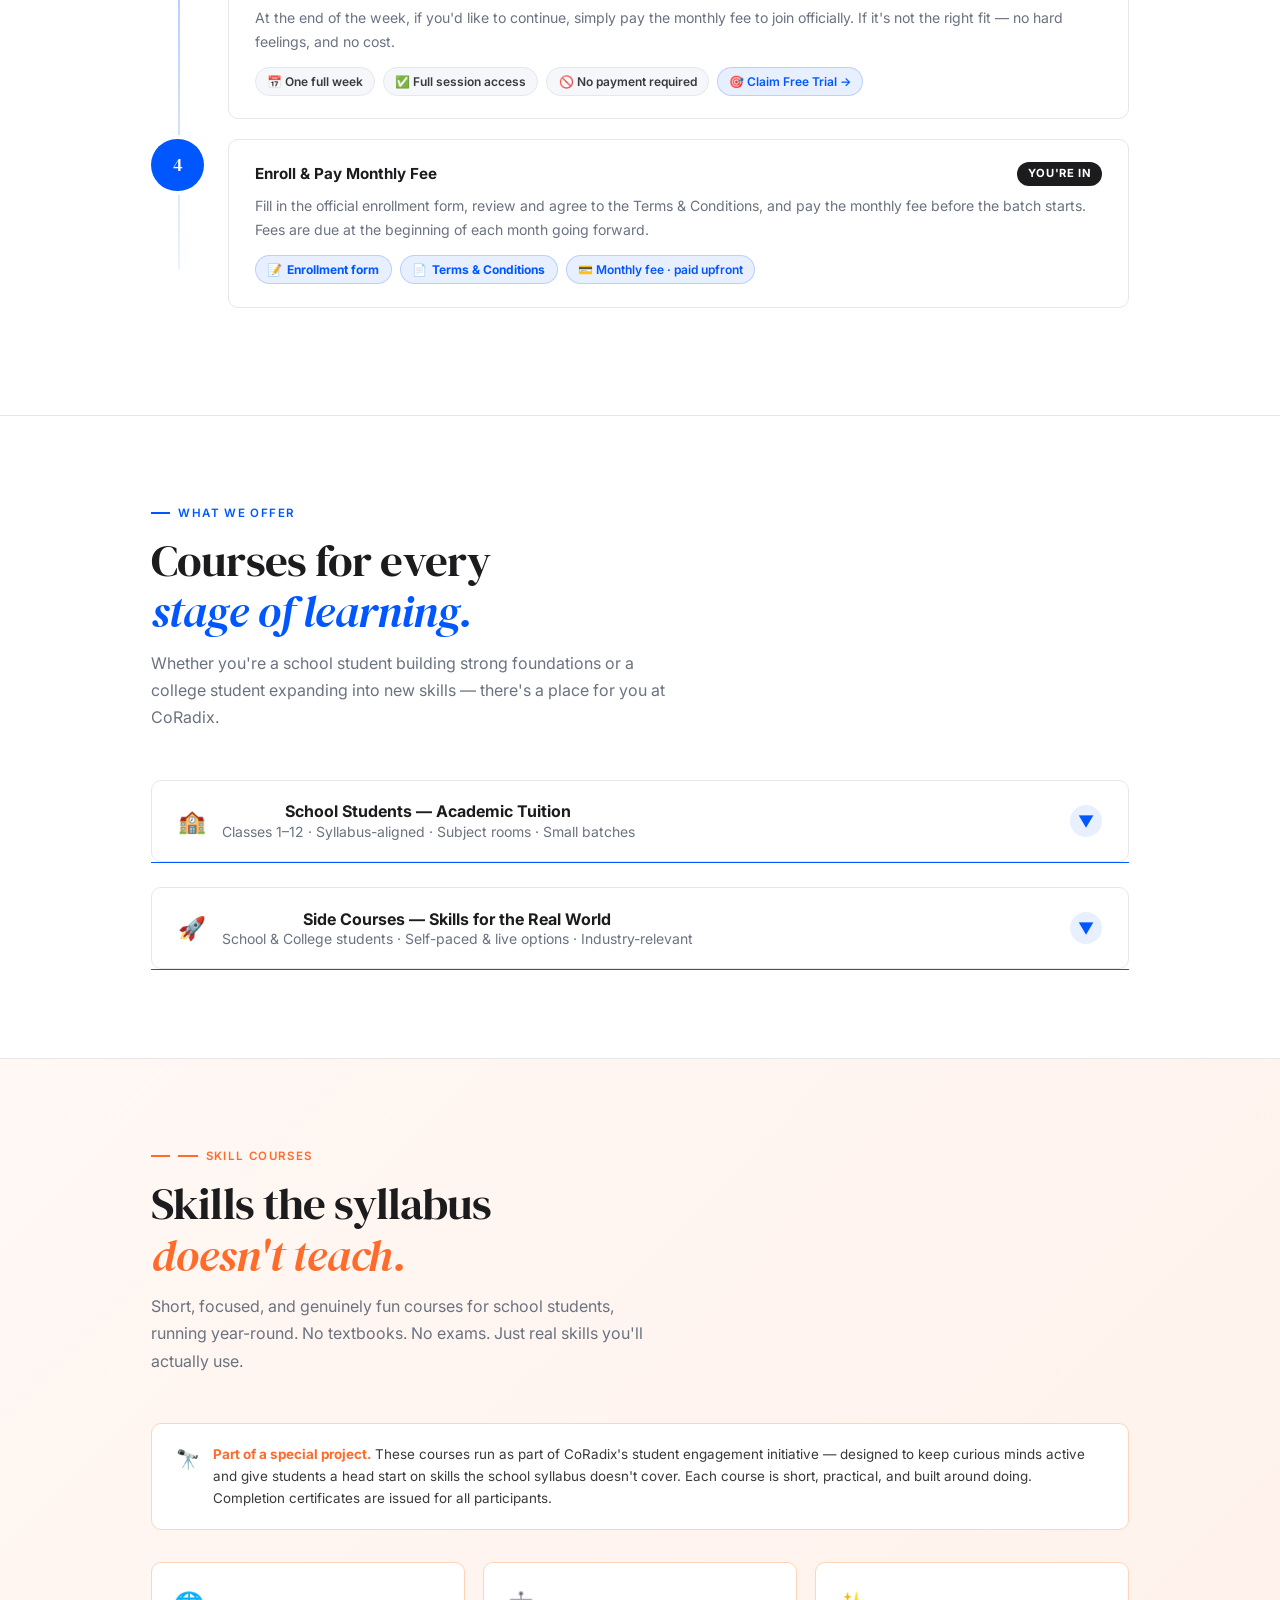
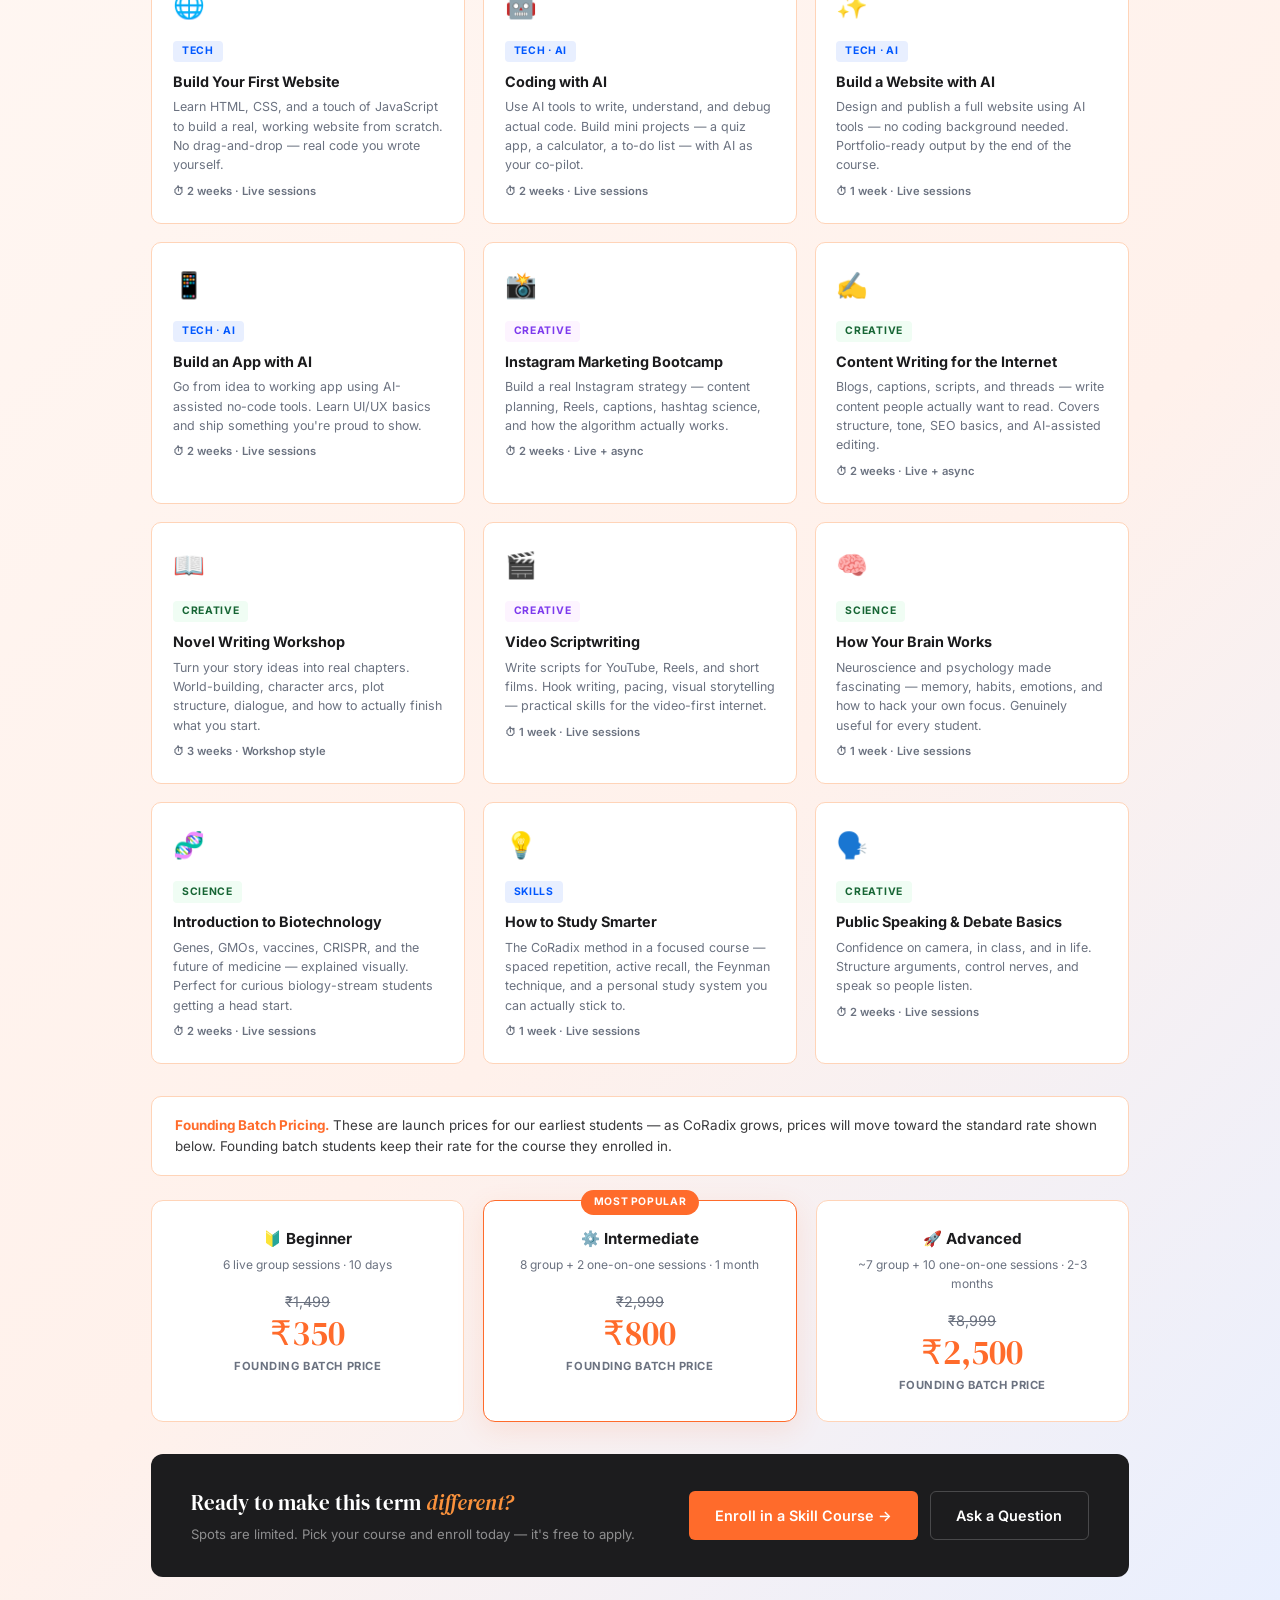
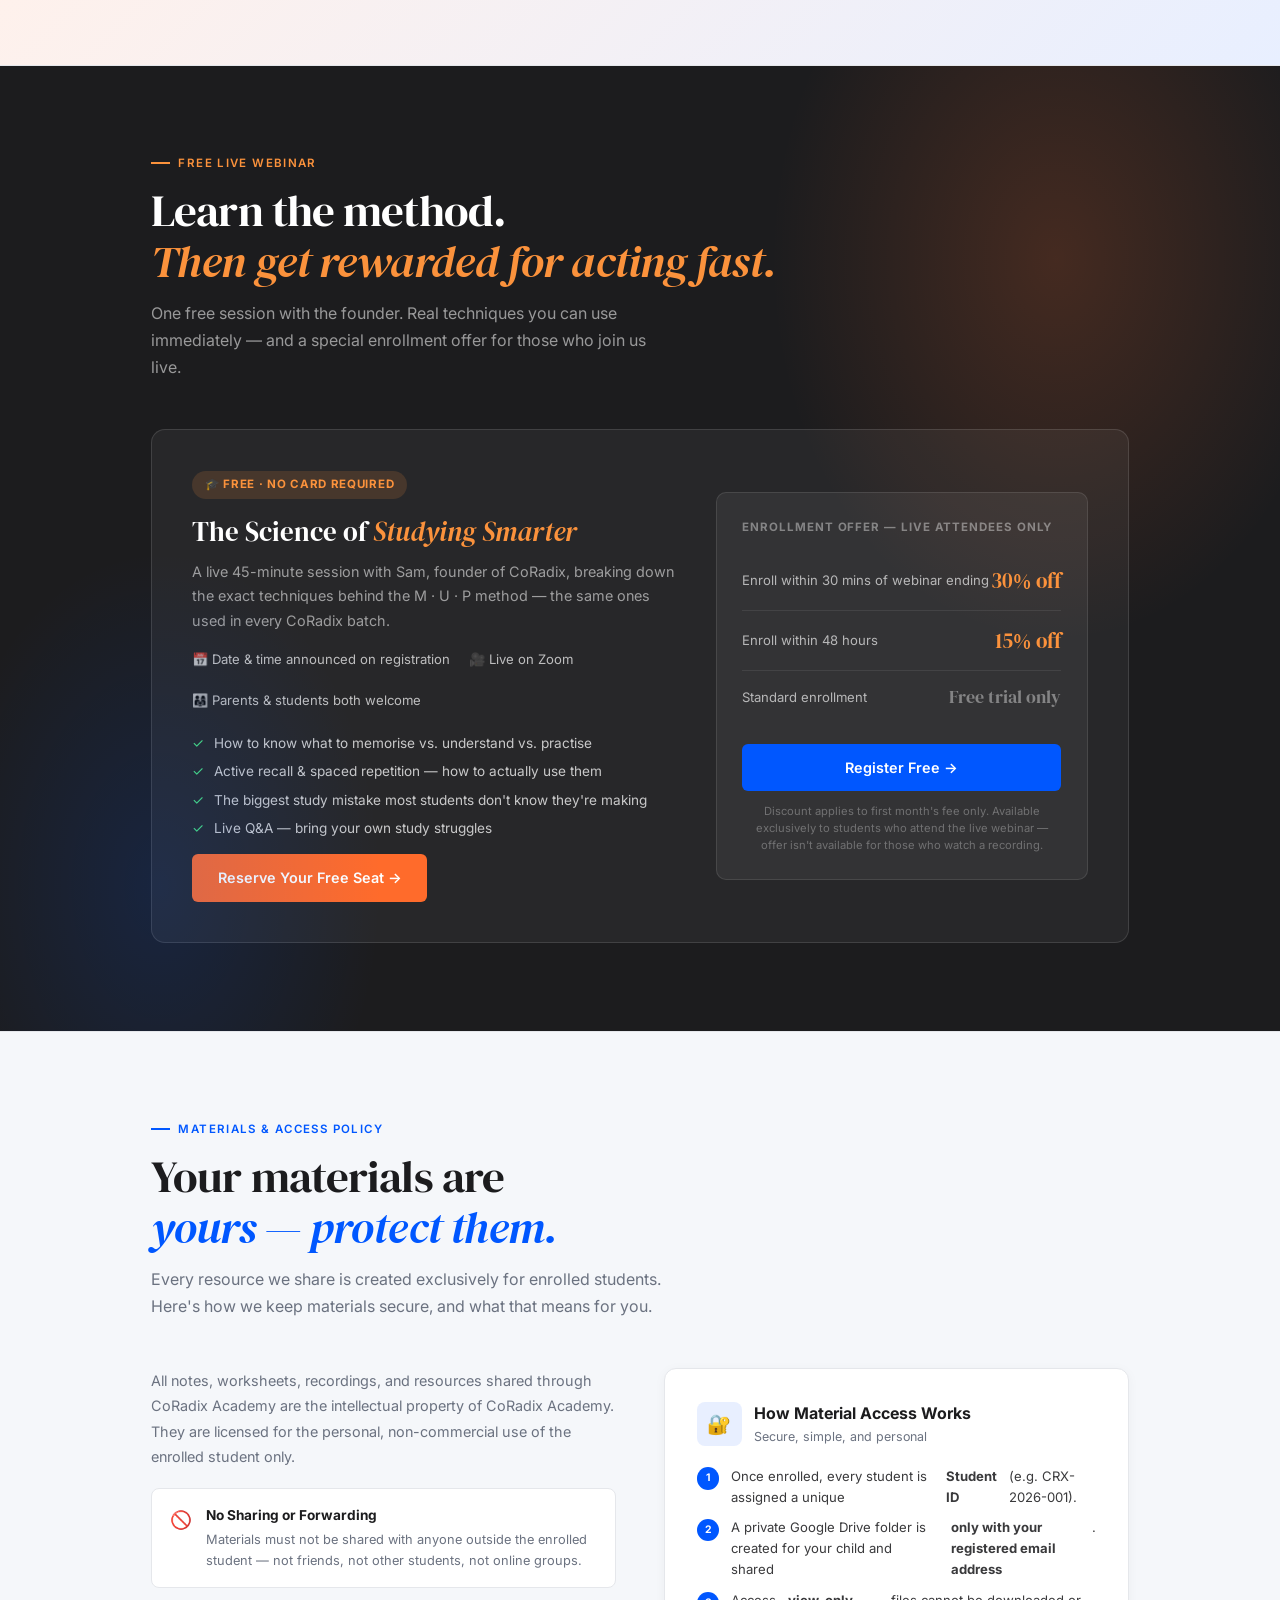
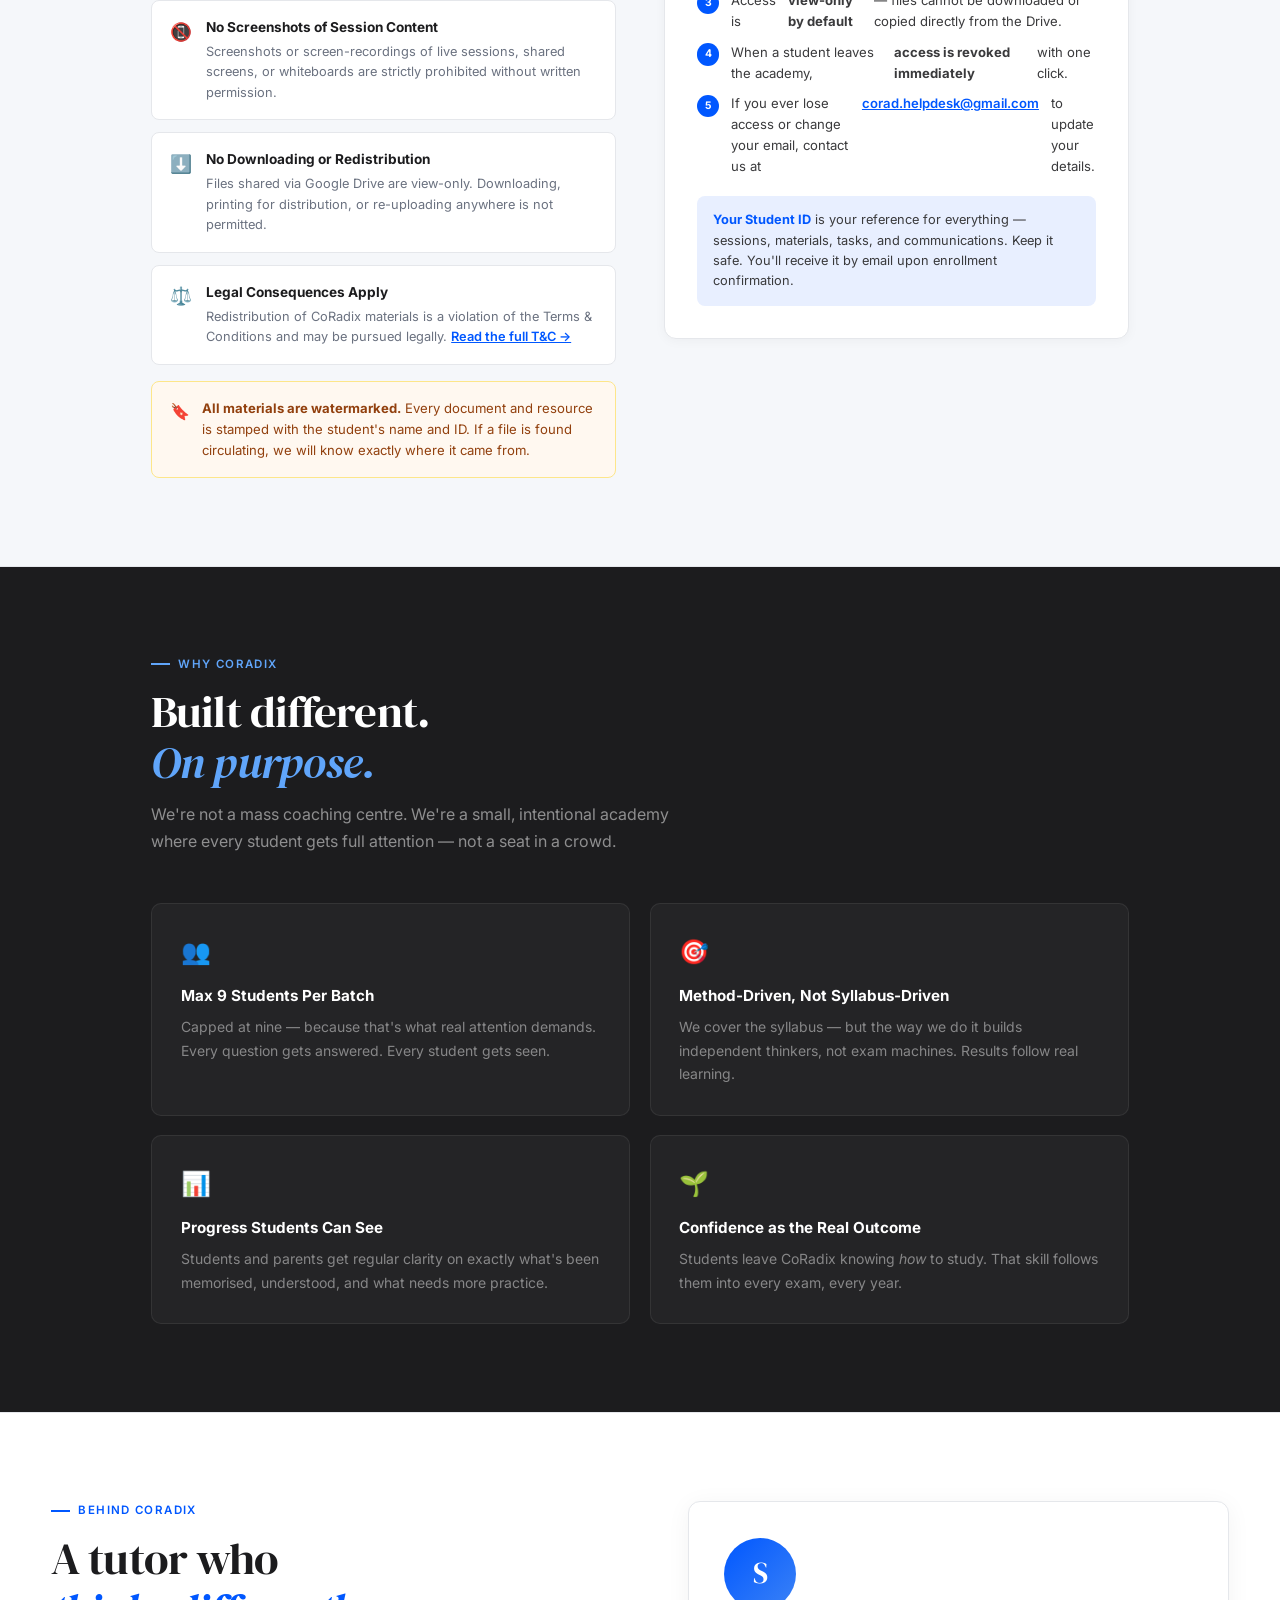
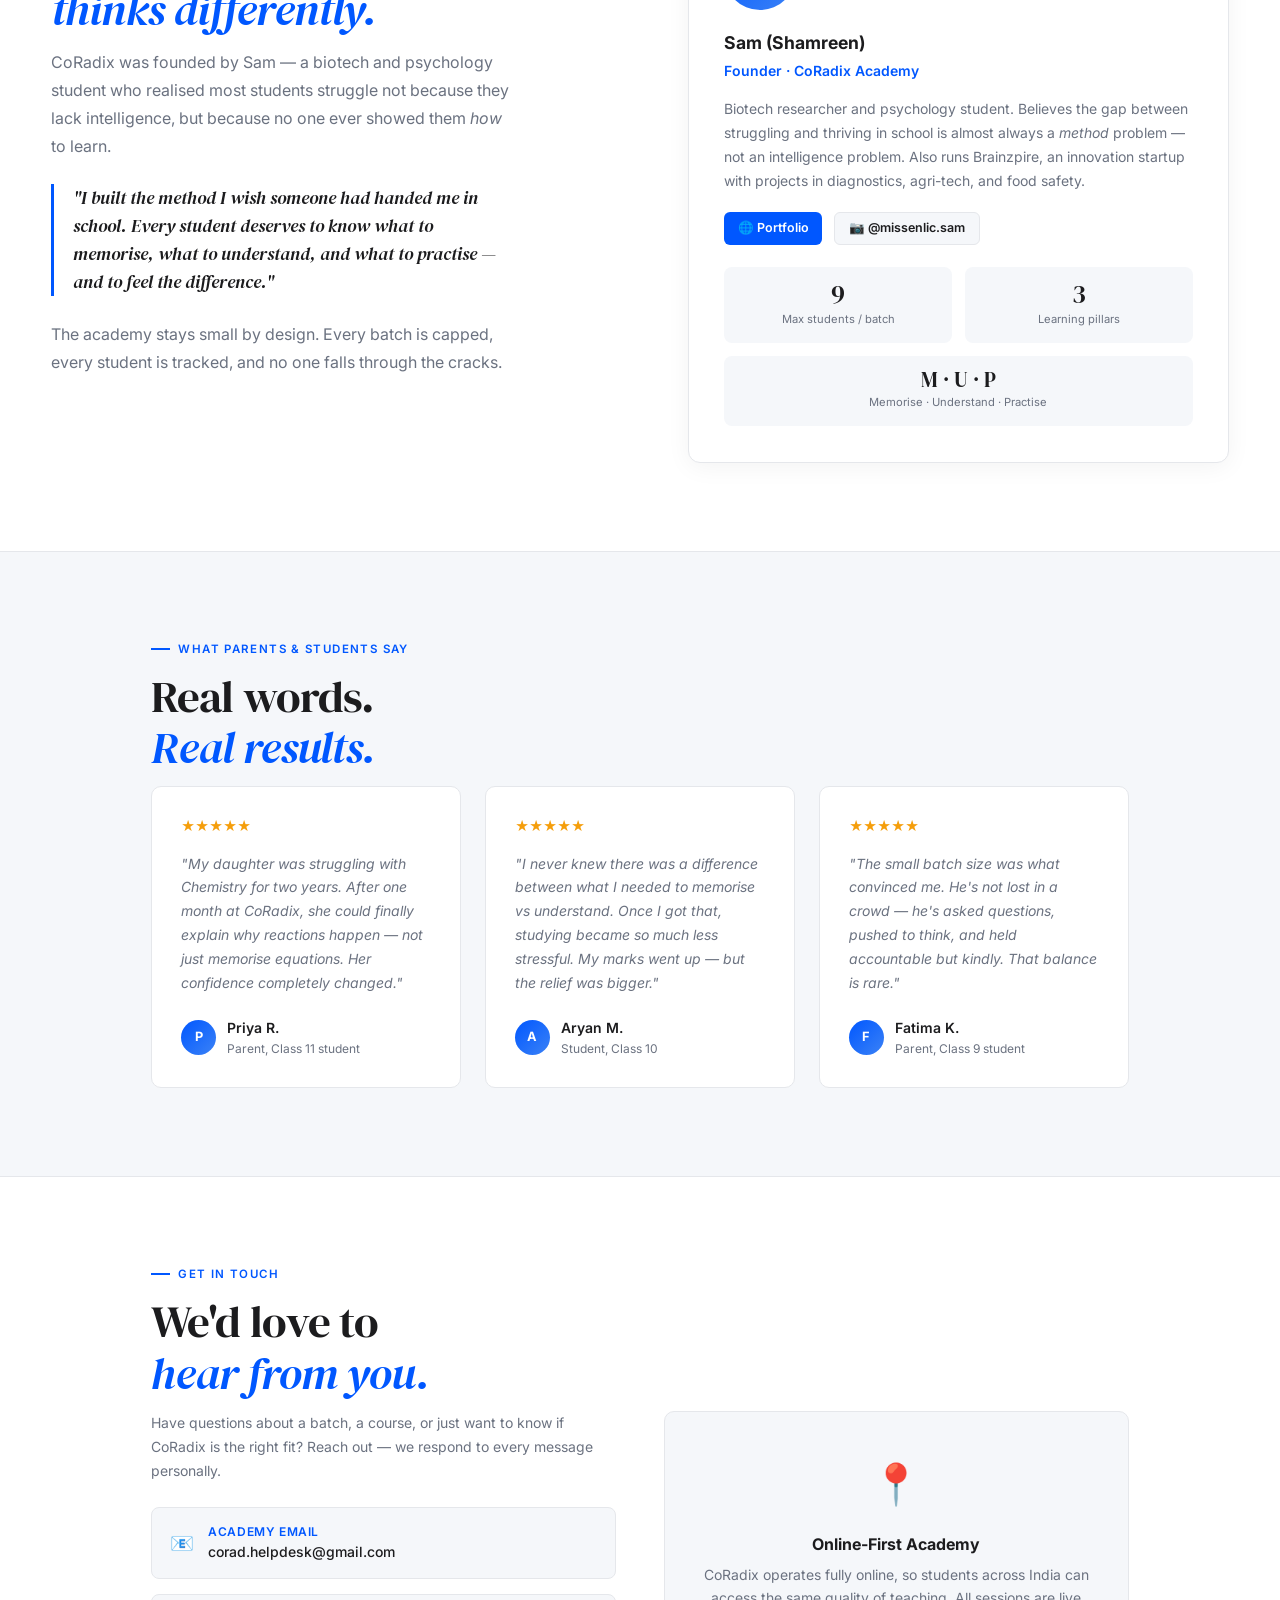
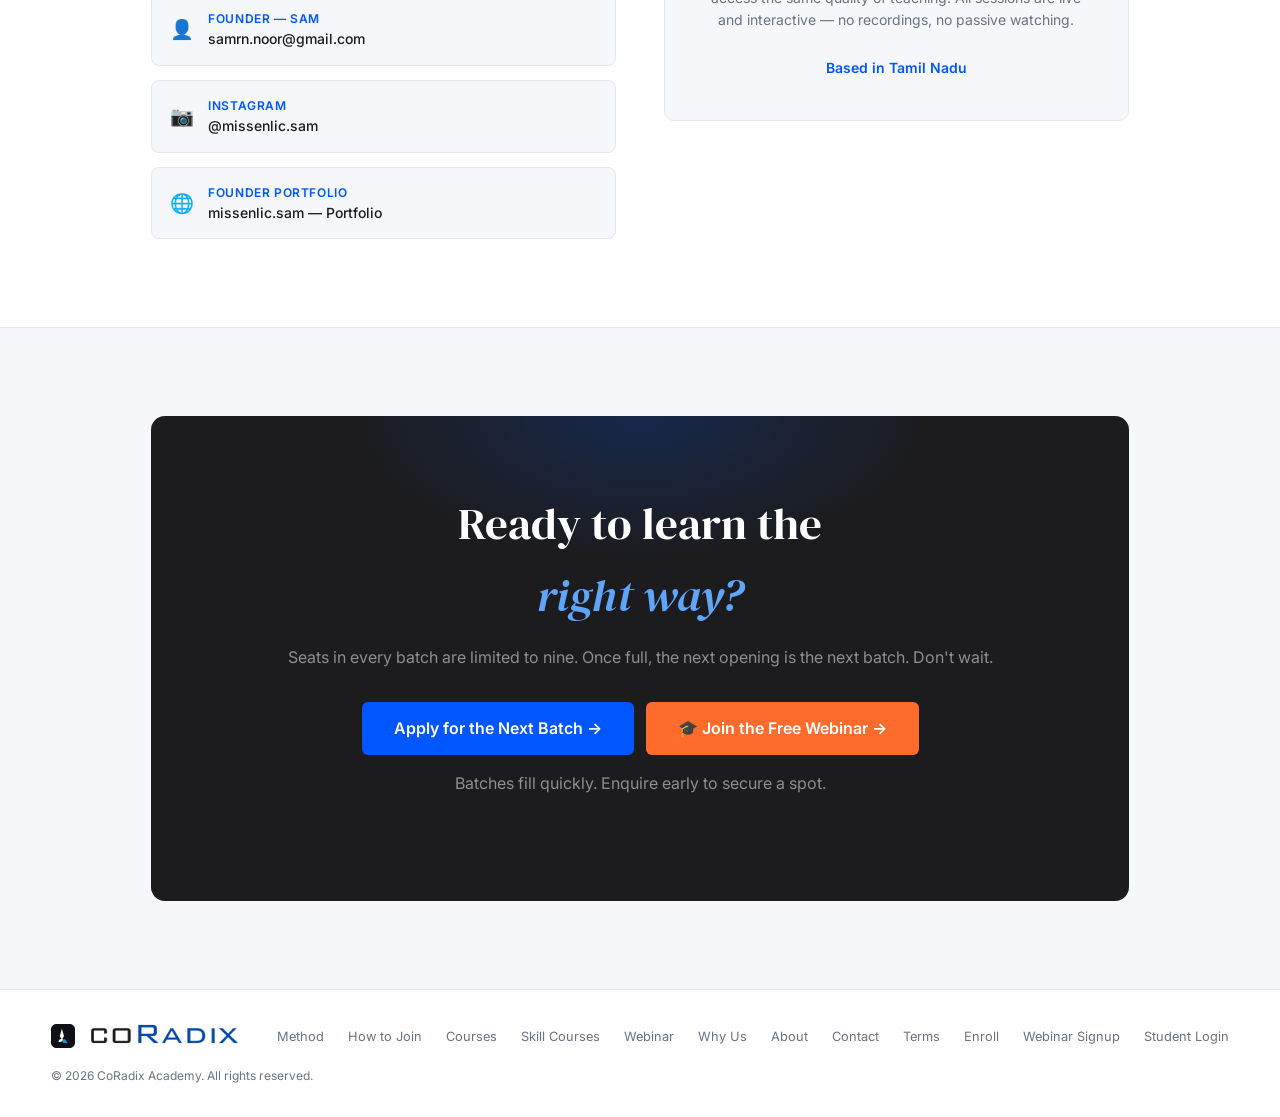
==== commit 35fcfa88: "Update index.html" ====
--- a/index.html
+++ b/index.html
@@ -5,6 +5,15 @@
   <meta name="viewport" content="width=device-width, initial-scale=1.0" />
   <title>CoRadix Academy — Learn Differently</title>
   <link rel="icon" type="image/jpeg" href="Favicon.jpeg" />
+
+  <!-- PWA -->
+  <link rel="manifest" href="manifest.json" />
+  <meta name="theme-color" content="#0057ff" />
+  <link rel="apple-touch-icon" href="icons/icon-192.png" />
+  <meta name="apple-mobile-web-app-capable" content="yes" />
+  <meta name="mobile-web-app-capable" content="yes" />
+  <meta name="apple-mobile-web-app-title" content="CoRadix" />
+
   <link rel="preconnect" href="https://fonts.googleapis.com" />
   <link rel="preconnect" href="https://fonts.gstatic.com" crossorigin />
   <link href="https://fonts.googleapis.com/css2?family=Inter:wght@300;400;500;600;700&family=DM+Serif+Display:ital@0;1&display=swap" rel="stylesheet" />
@@ -1449,5 +1458,6 @@
     }
   }
 </script>
+<script src="pwa.js"></script>
 </body>
 </html>
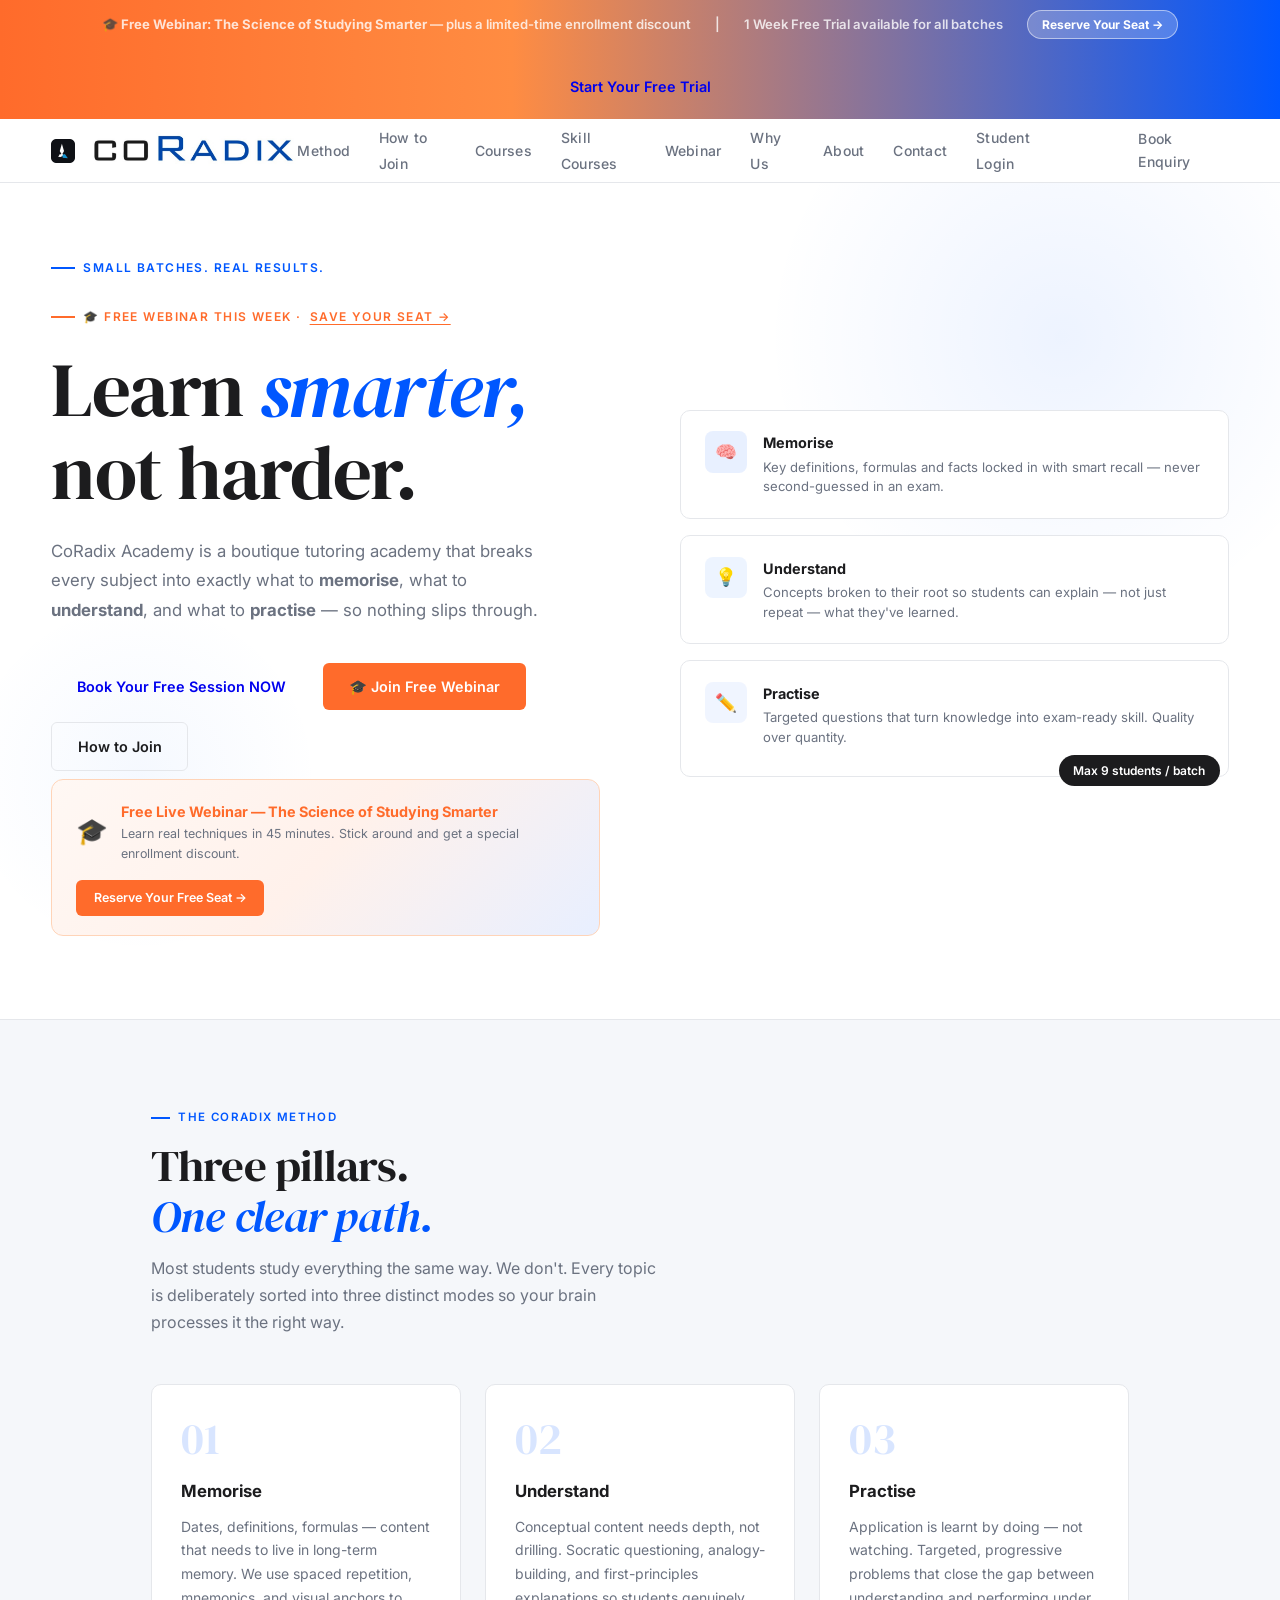
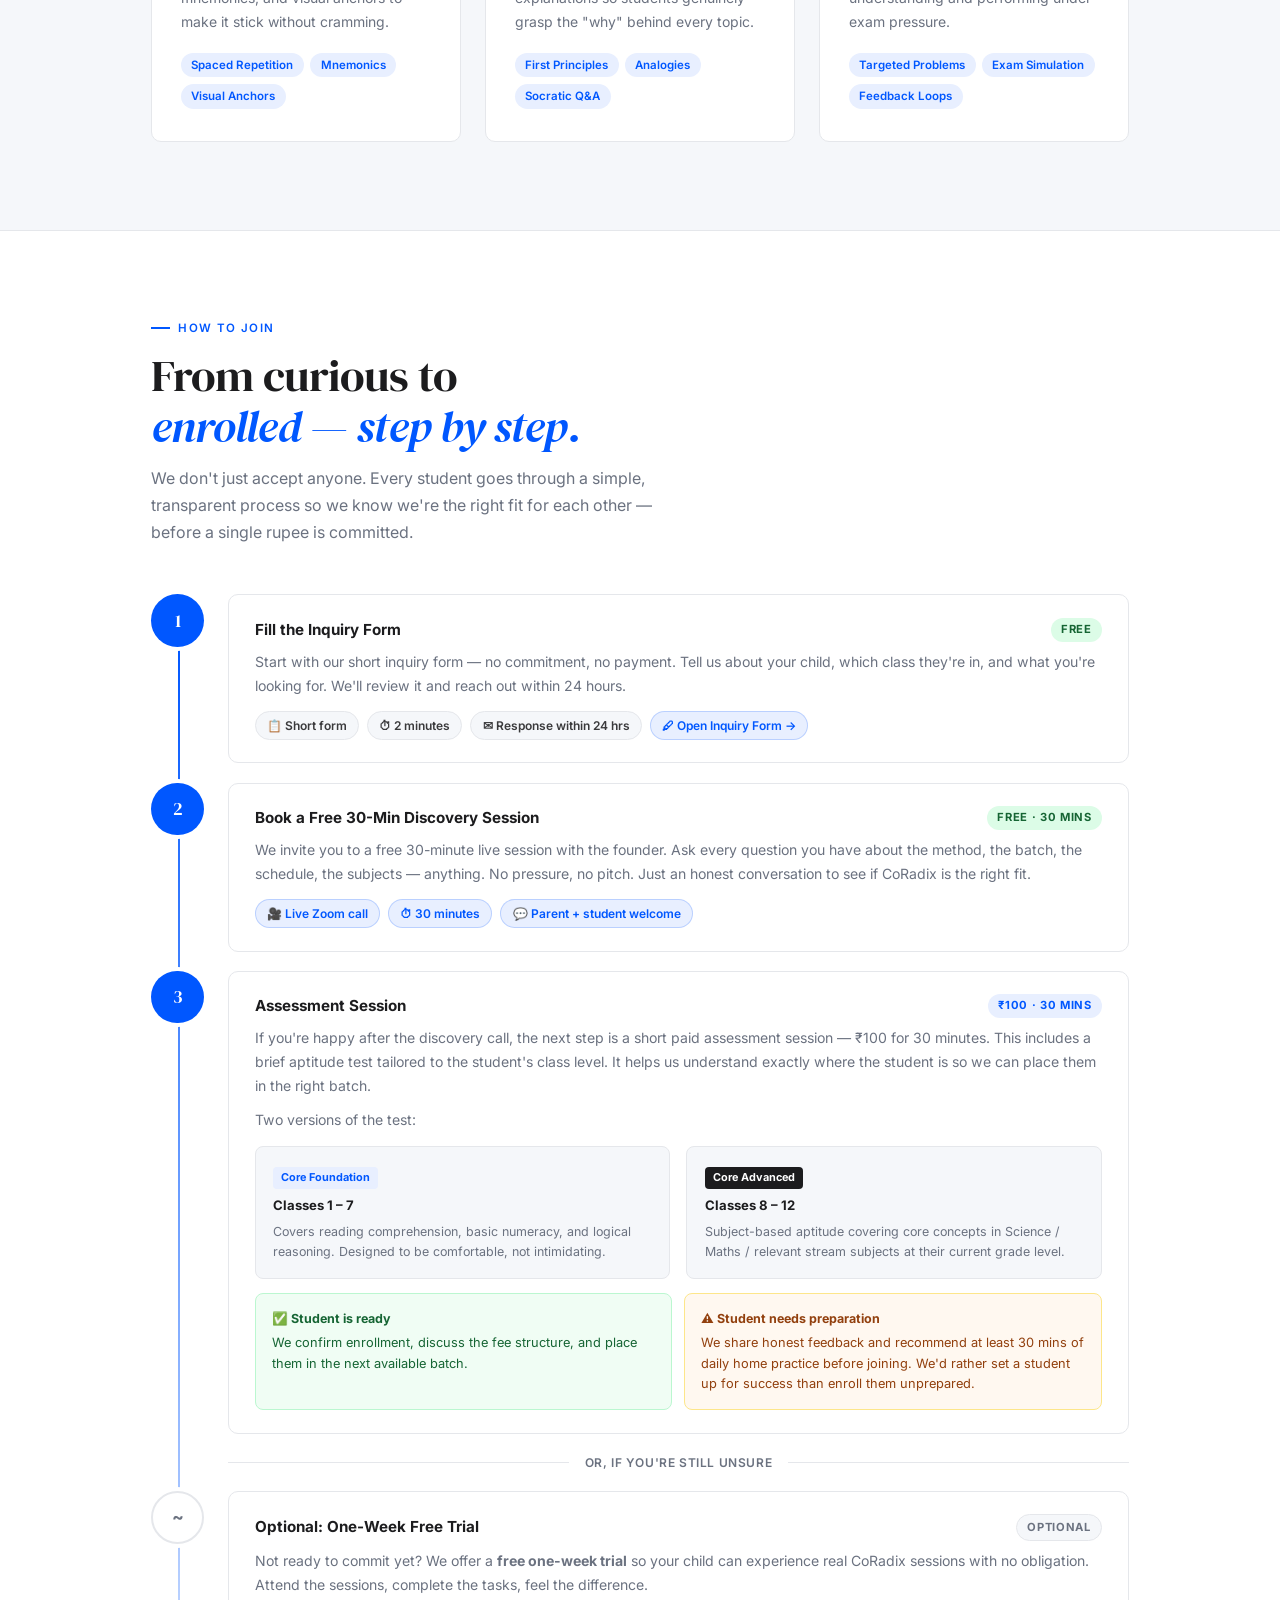
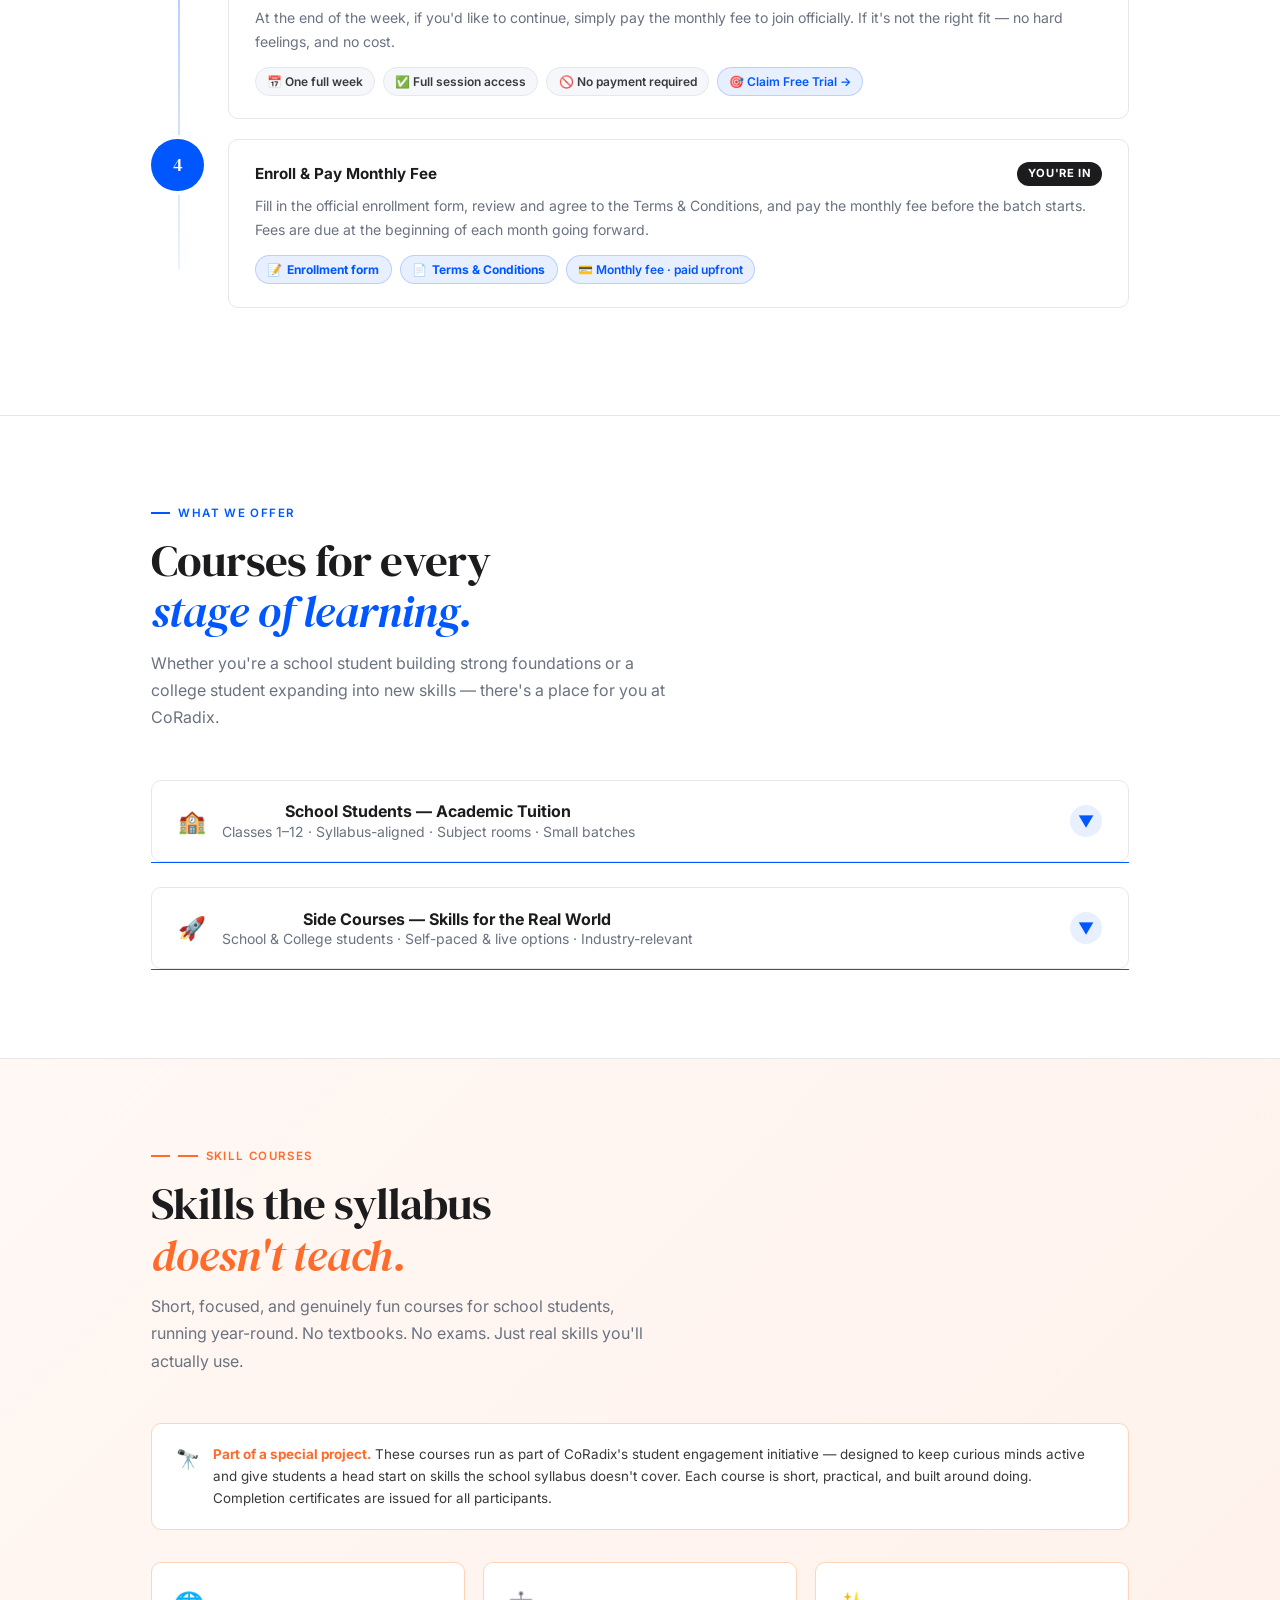
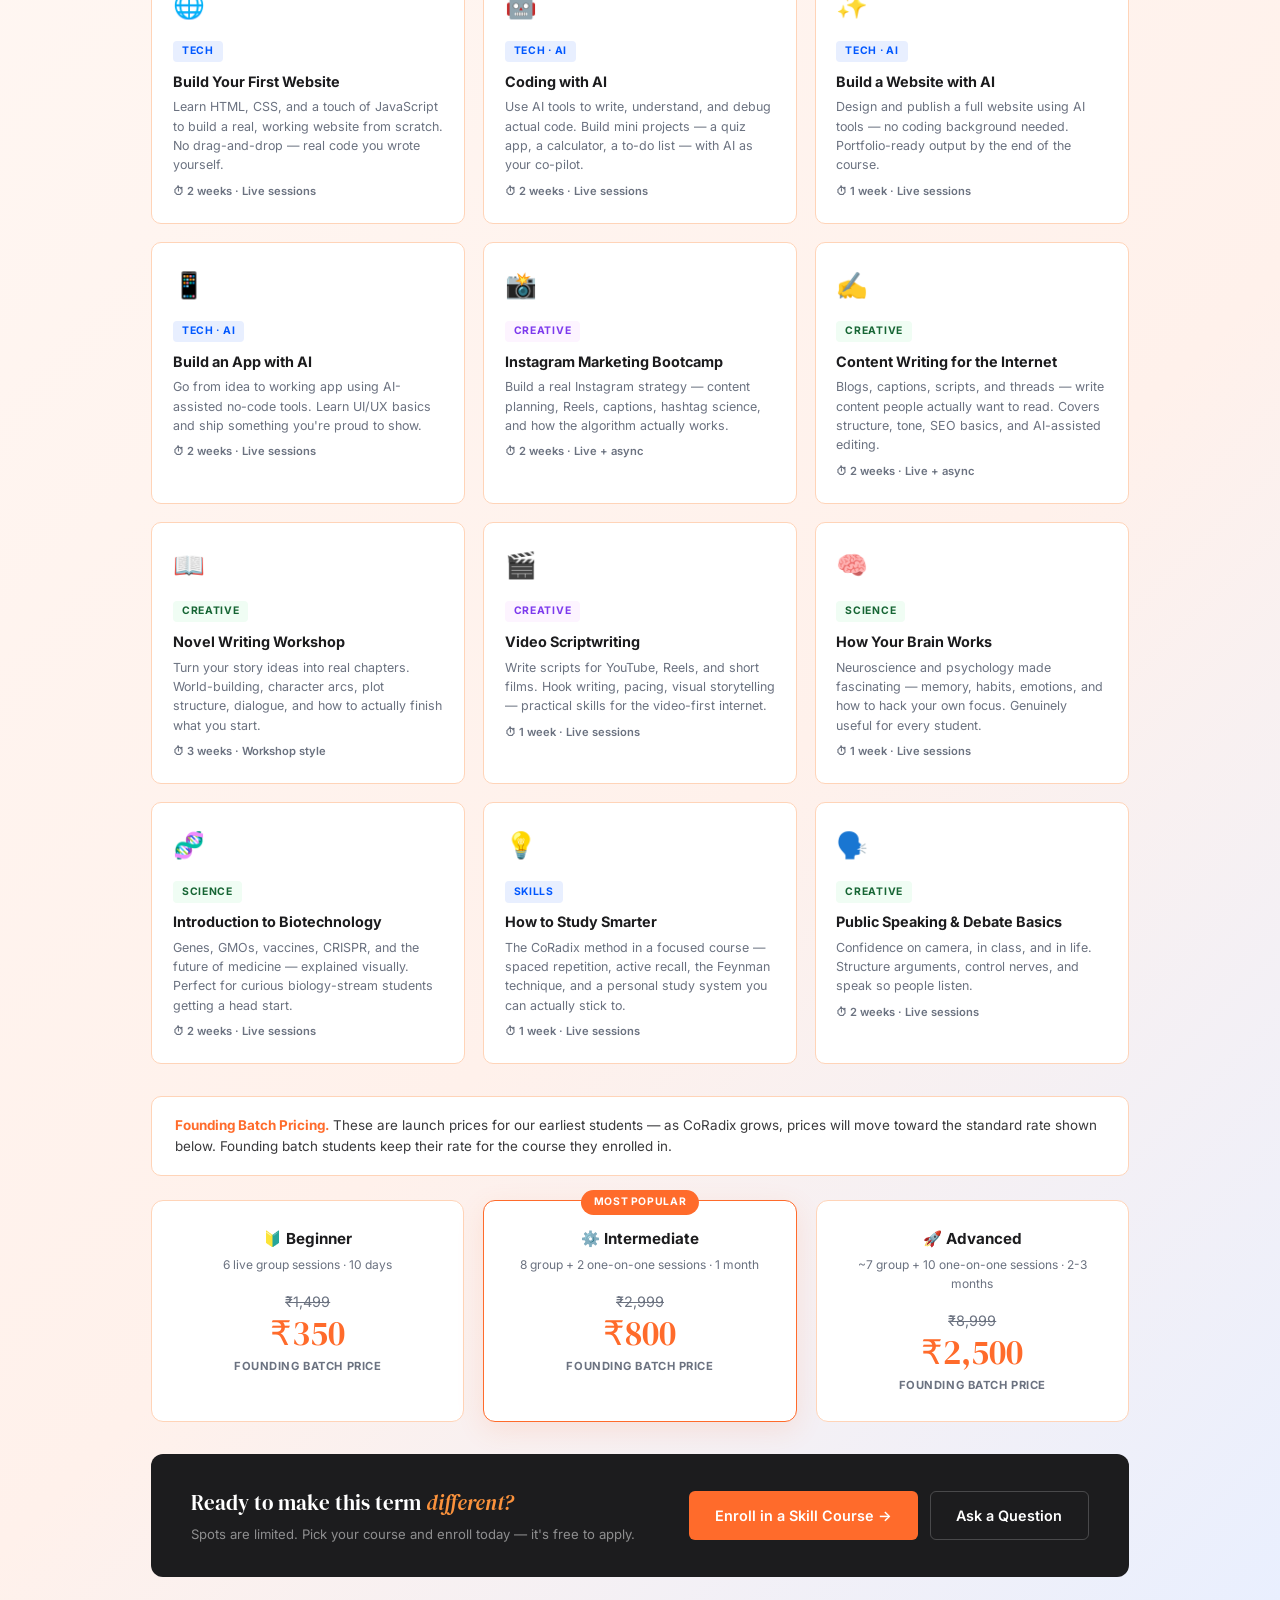
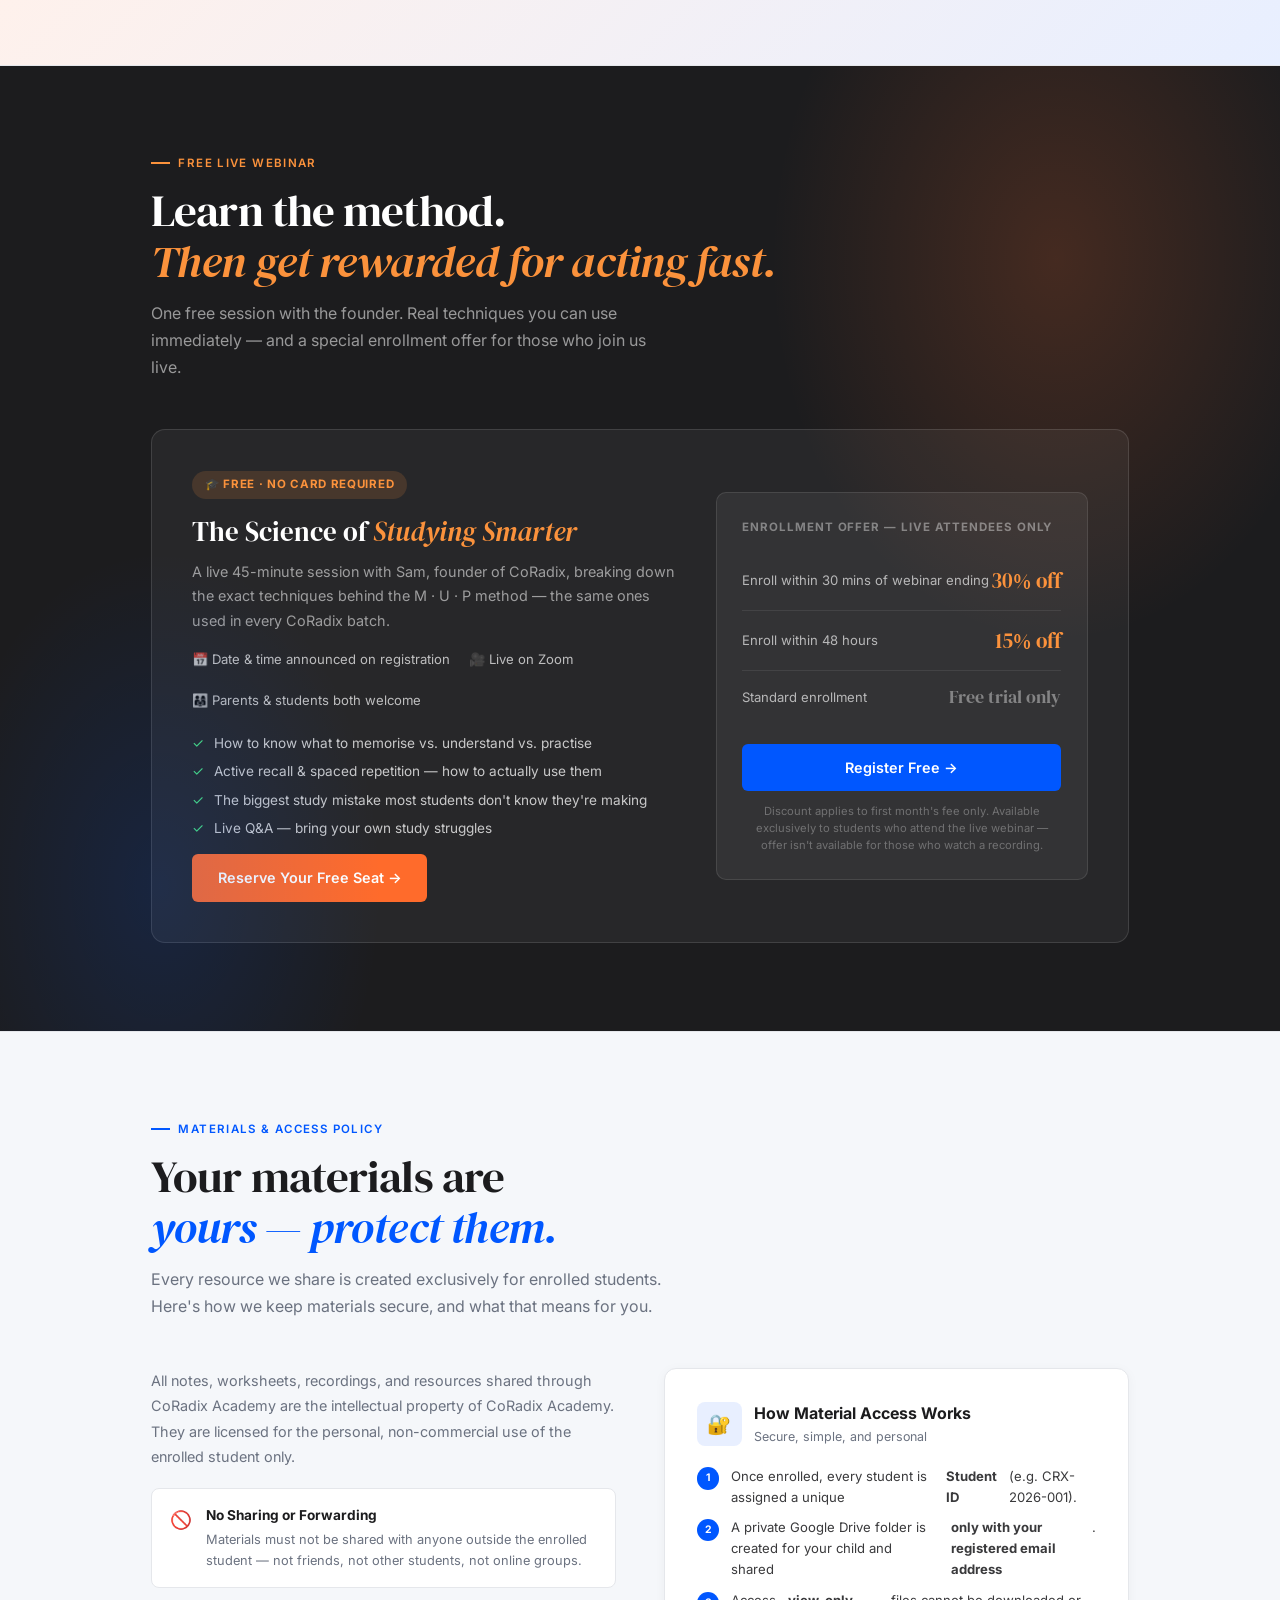
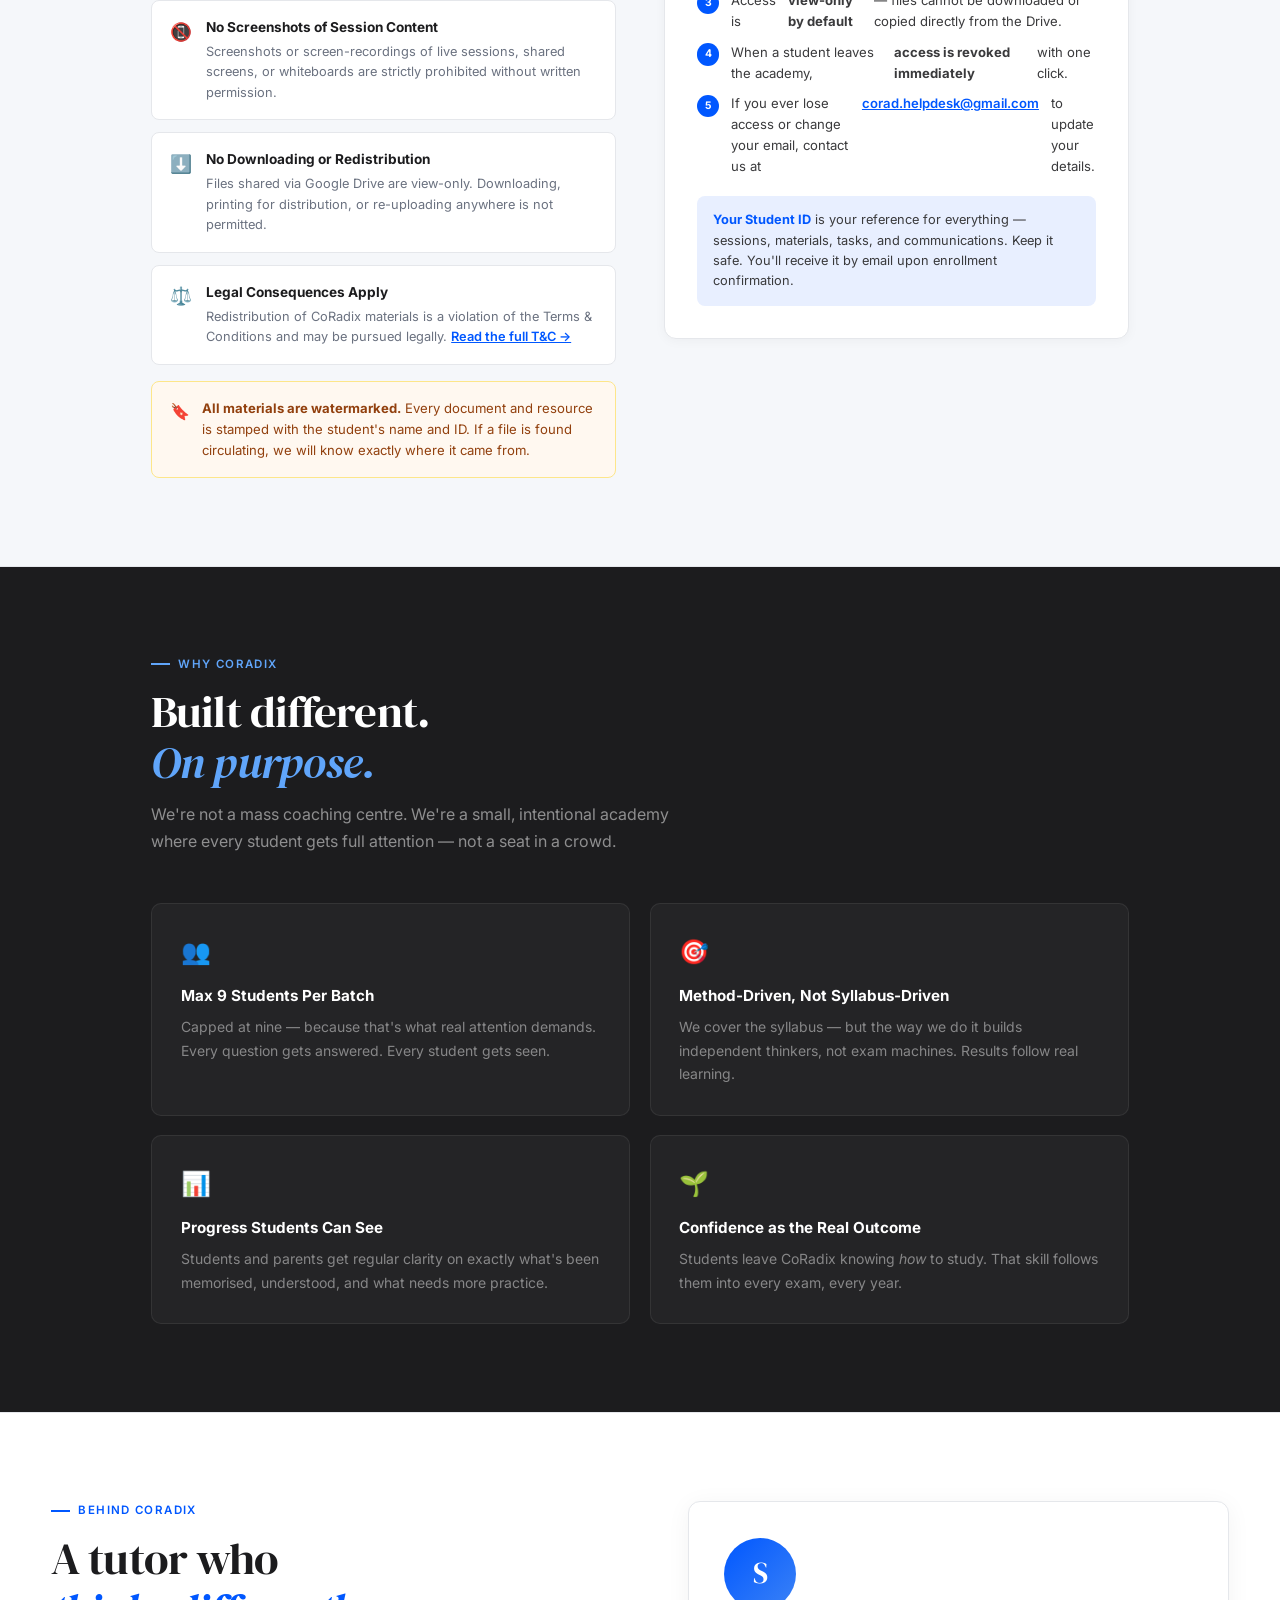
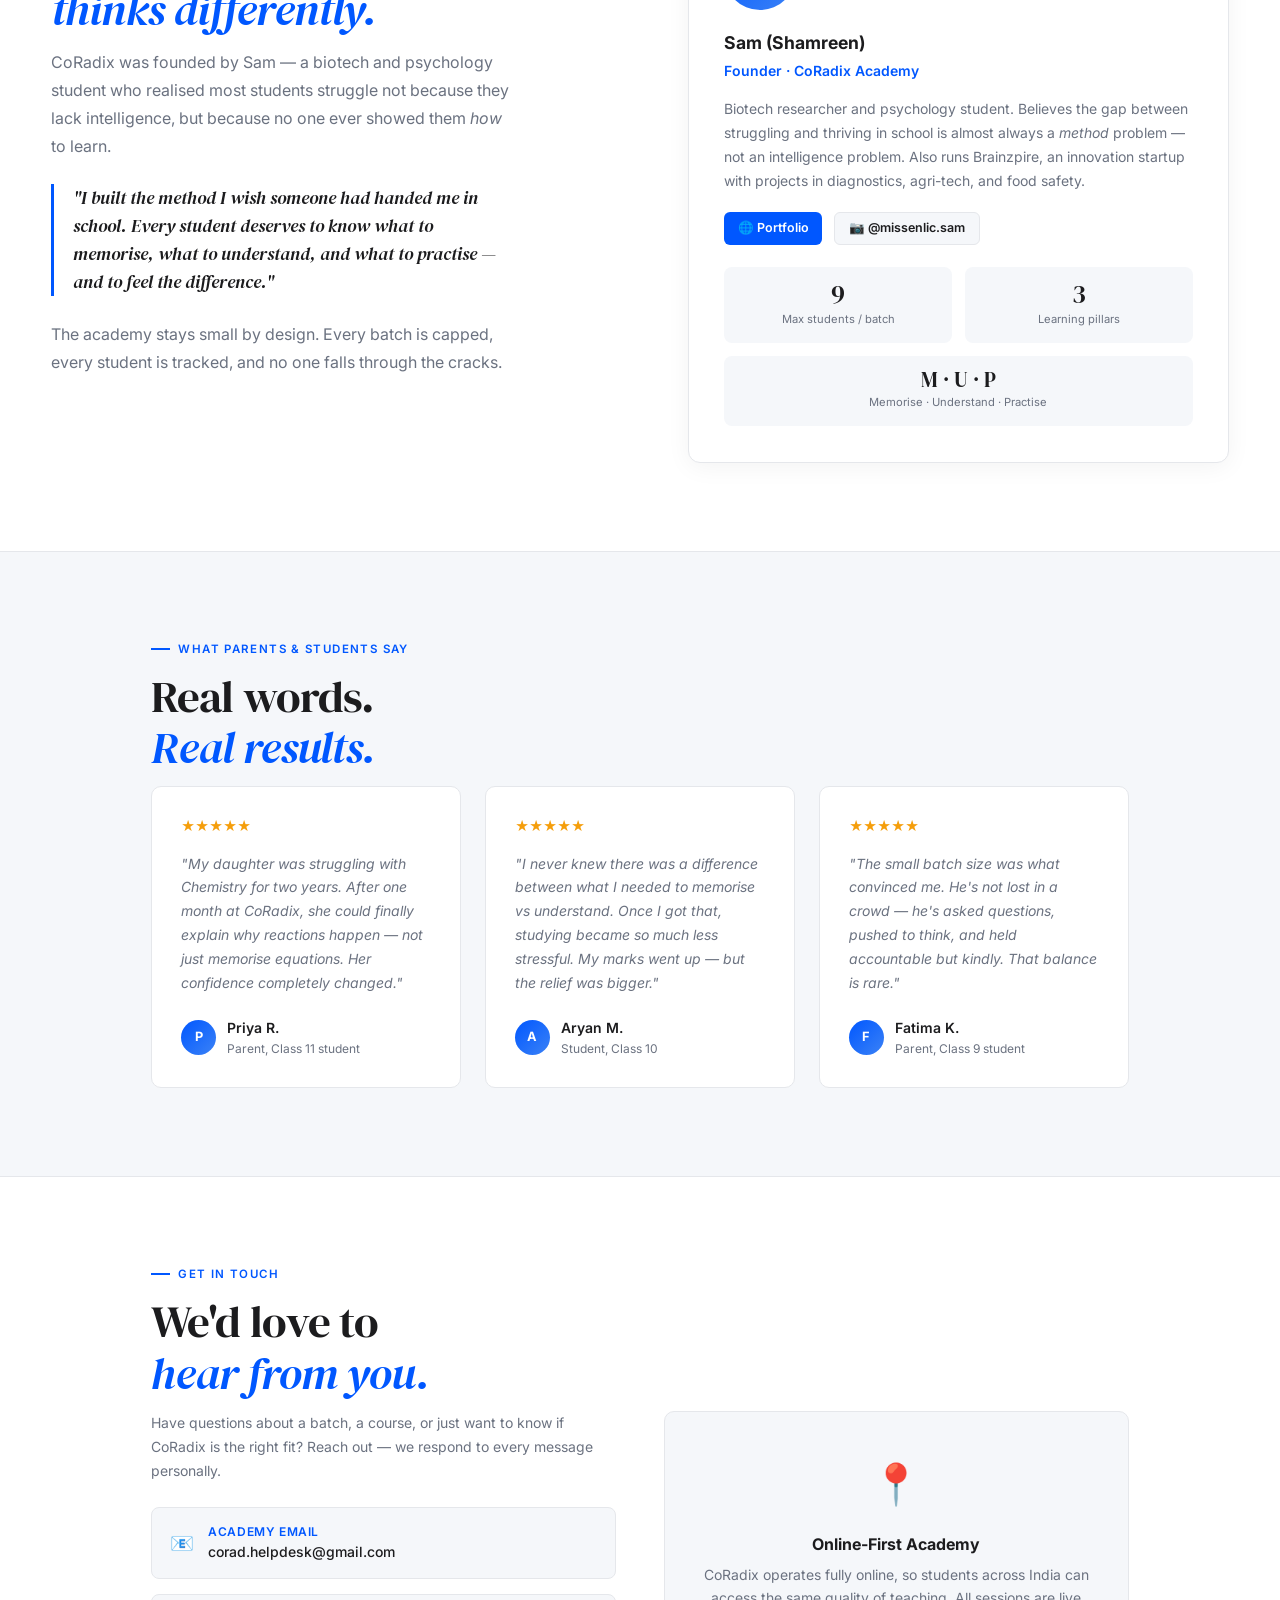
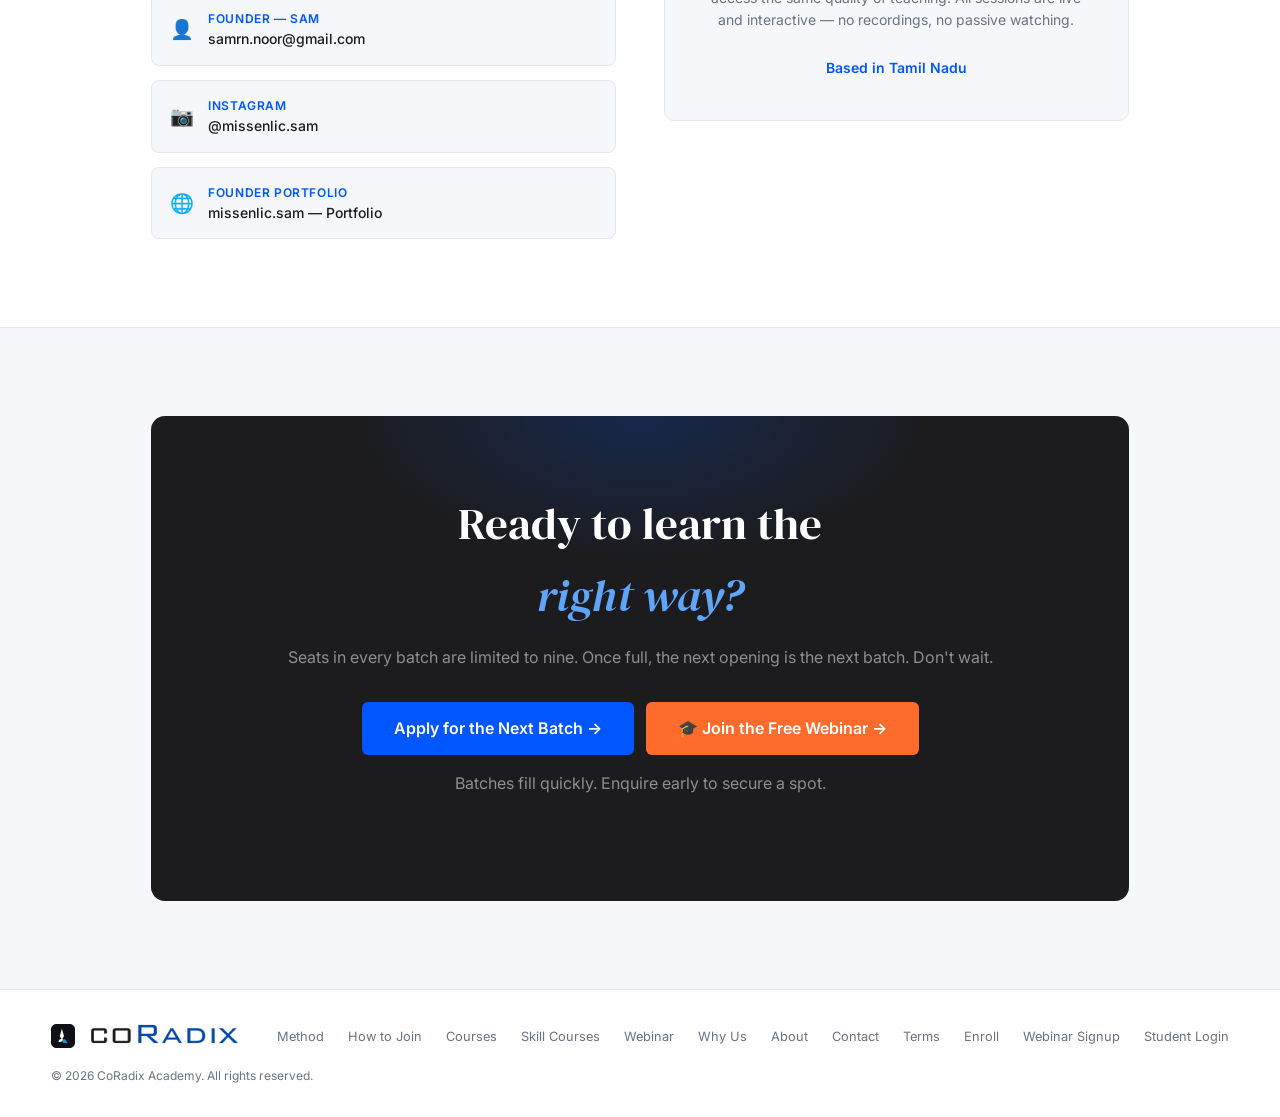
==== commit c1e6c0d6: "Update index.html" ====
--- a/index.html
+++ b/index.html
@@ -9,7 +9,7 @@
   <!-- PWA -->
   <link rel="manifest" href="manifest.json" />
   <meta name="theme-color" content="#0057ff" />
-  <link rel="apple-touch-icon" href="icons/icon-192.png" />
+  <link rel="apple-touch-icon" href="icon-192.png" />
   <meta name="apple-mobile-web-app-capable" content="yes" />
   <meta name="mobile-web-app-capable" content="yes" />
   <meta name="apple-mobile-web-app-title" content="CoRadix" />
@@ -711,6 +711,7 @@
     <li><a href="#about-wrapper">About</a></li>
     <li><a href="#contact">Contact</a></li>
     <li><a href="login.html">Student Login</a></li>
+    <li><a href="#" id="installBtn" class="nav-cta" style="display:none;justify-content:center;align-items:center;gap:.4rem;">📲 Install App</a></li>
     <li> <a href="inq.html" class="btn">Book Enquiry</a> </li>
   </ul>
   <button class="hamburger-btn" id="hamburgerBtn" aria-label="Toggle menu" aria-expanded="false">
@@ -1459,5 +1460,22 @@
   }
 </script>
 <script src="pwa.js"></script>
+<script>
+  // Install button on the home page: hide if already installed, explain on iPhone
+  (function () {
+    var btn = document.getElementById('installBtn');
+    if (!btn) return;
+    btn.addEventListener('click', function (e) { e.preventDefault(); });
+    var standalone = (window.matchMedia && window.matchMedia('(display-mode: standalone)').matches) || navigator.standalone === true;
+    if (standalone) { btn.parentNode.style.display = 'none'; return; }
+    var isIOS = /iphone|ipad|ipod/i.test(navigator.userAgent);
+    if (isIOS) {
+      btn.style.display = 'flex';
+      btn.addEventListener('click', function () {
+        alert('To install on iPhone:\n1. Open this site in Safari\n2. Tap the Share button\n3. Tap "Add to Home Screen"');
+      });
+    }
+  })();
+</script>
 </body>
 </html>
